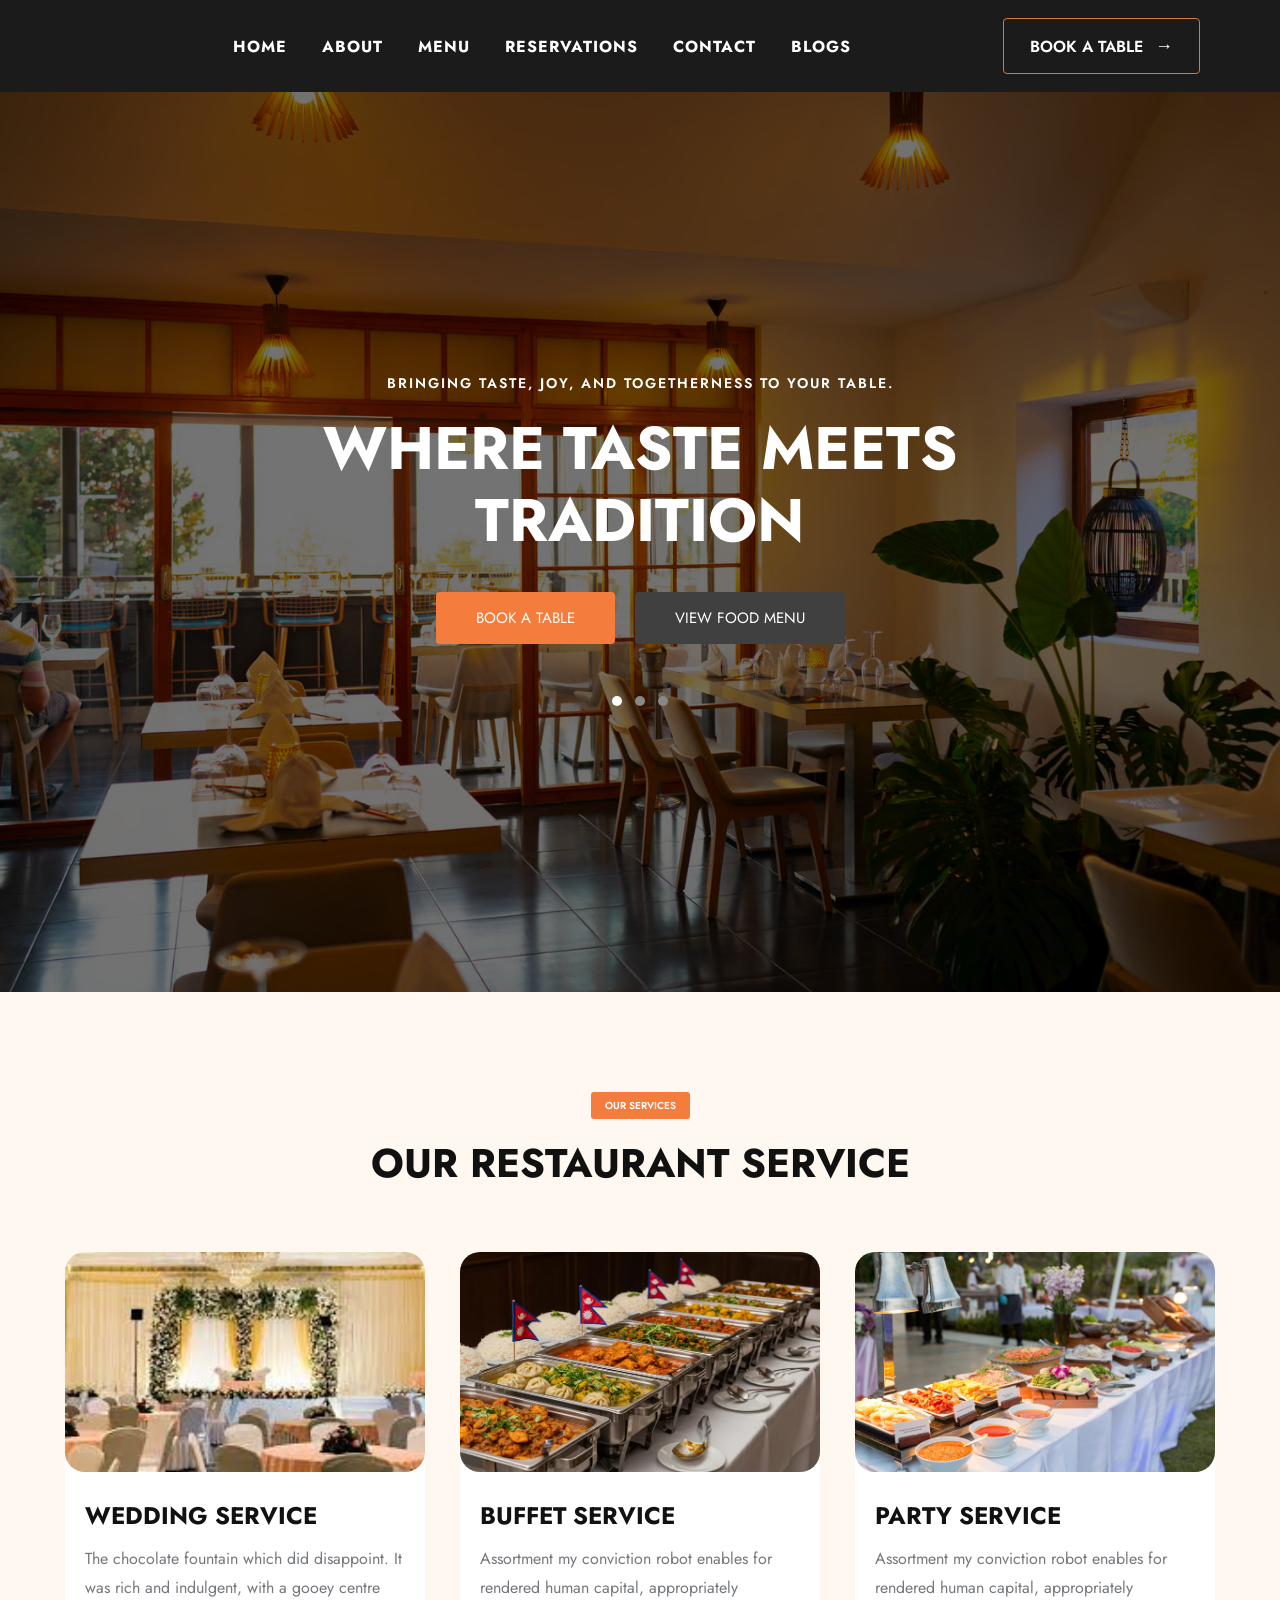
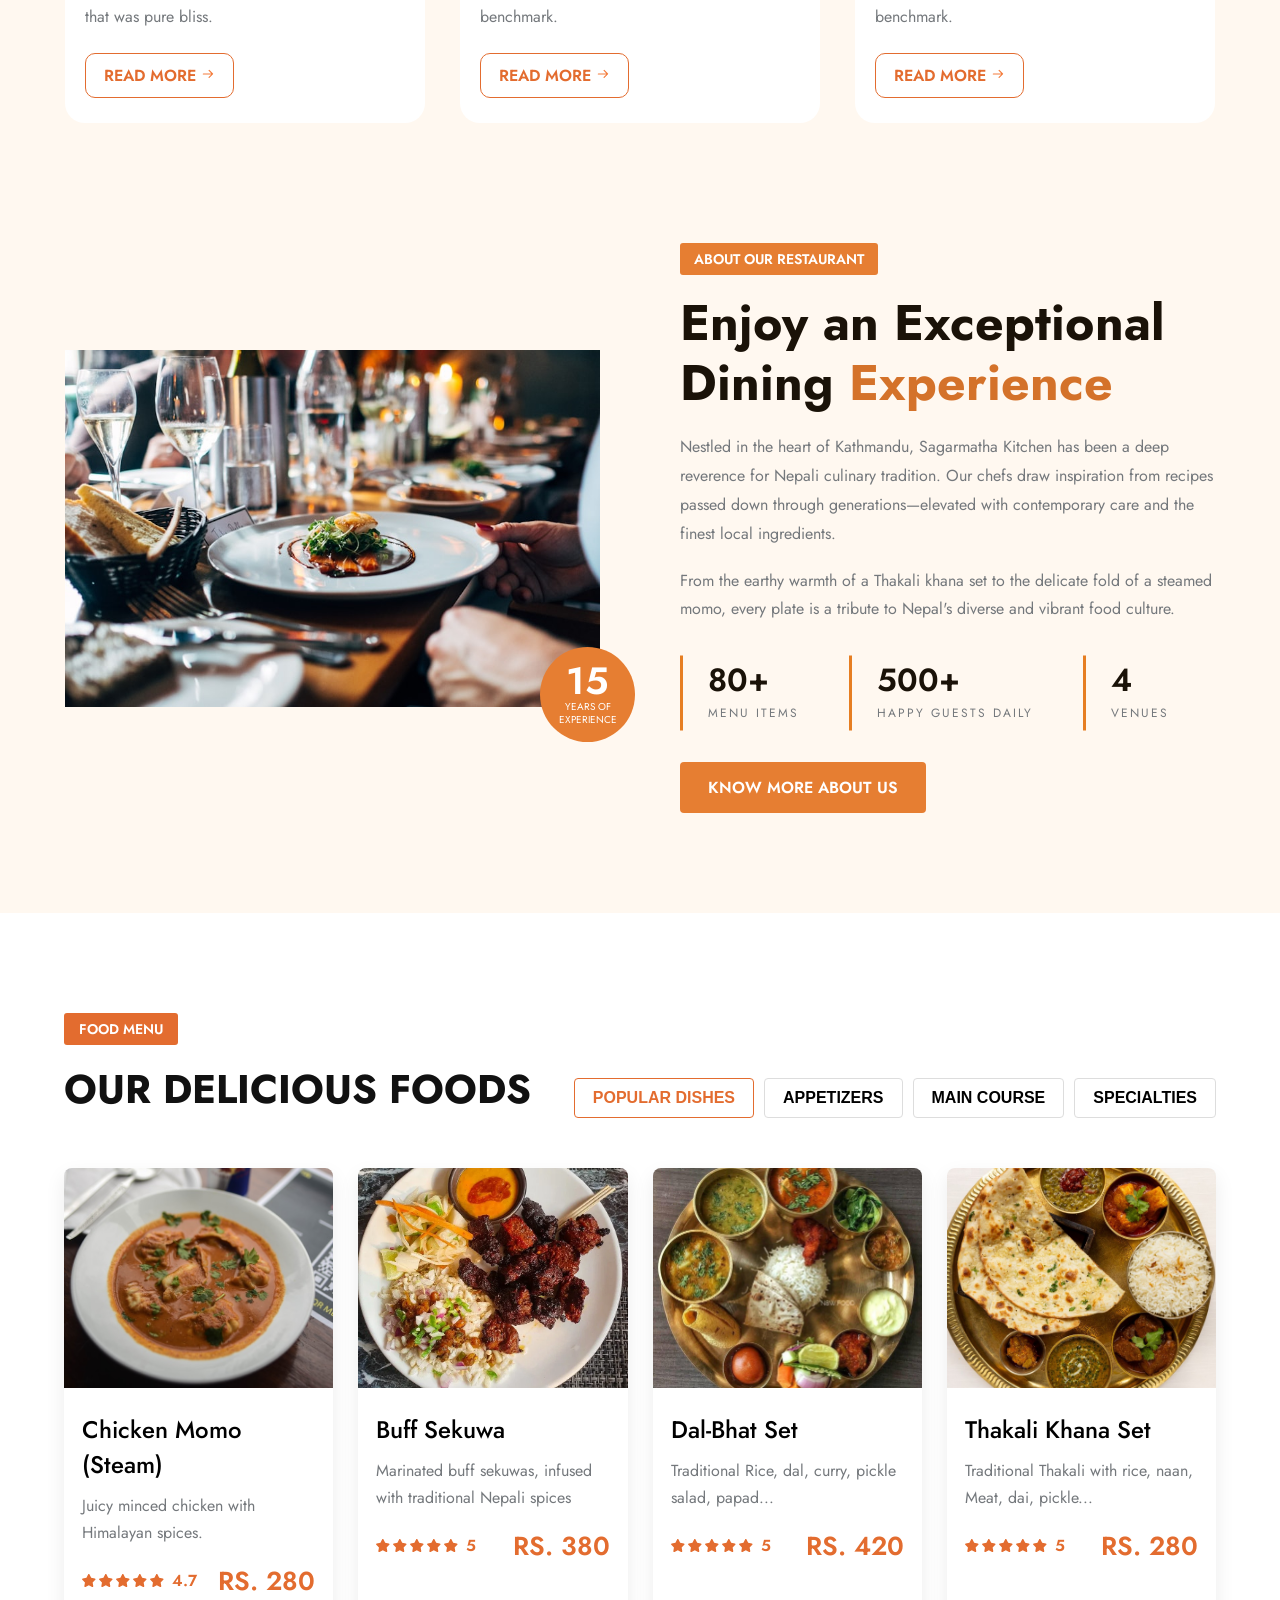
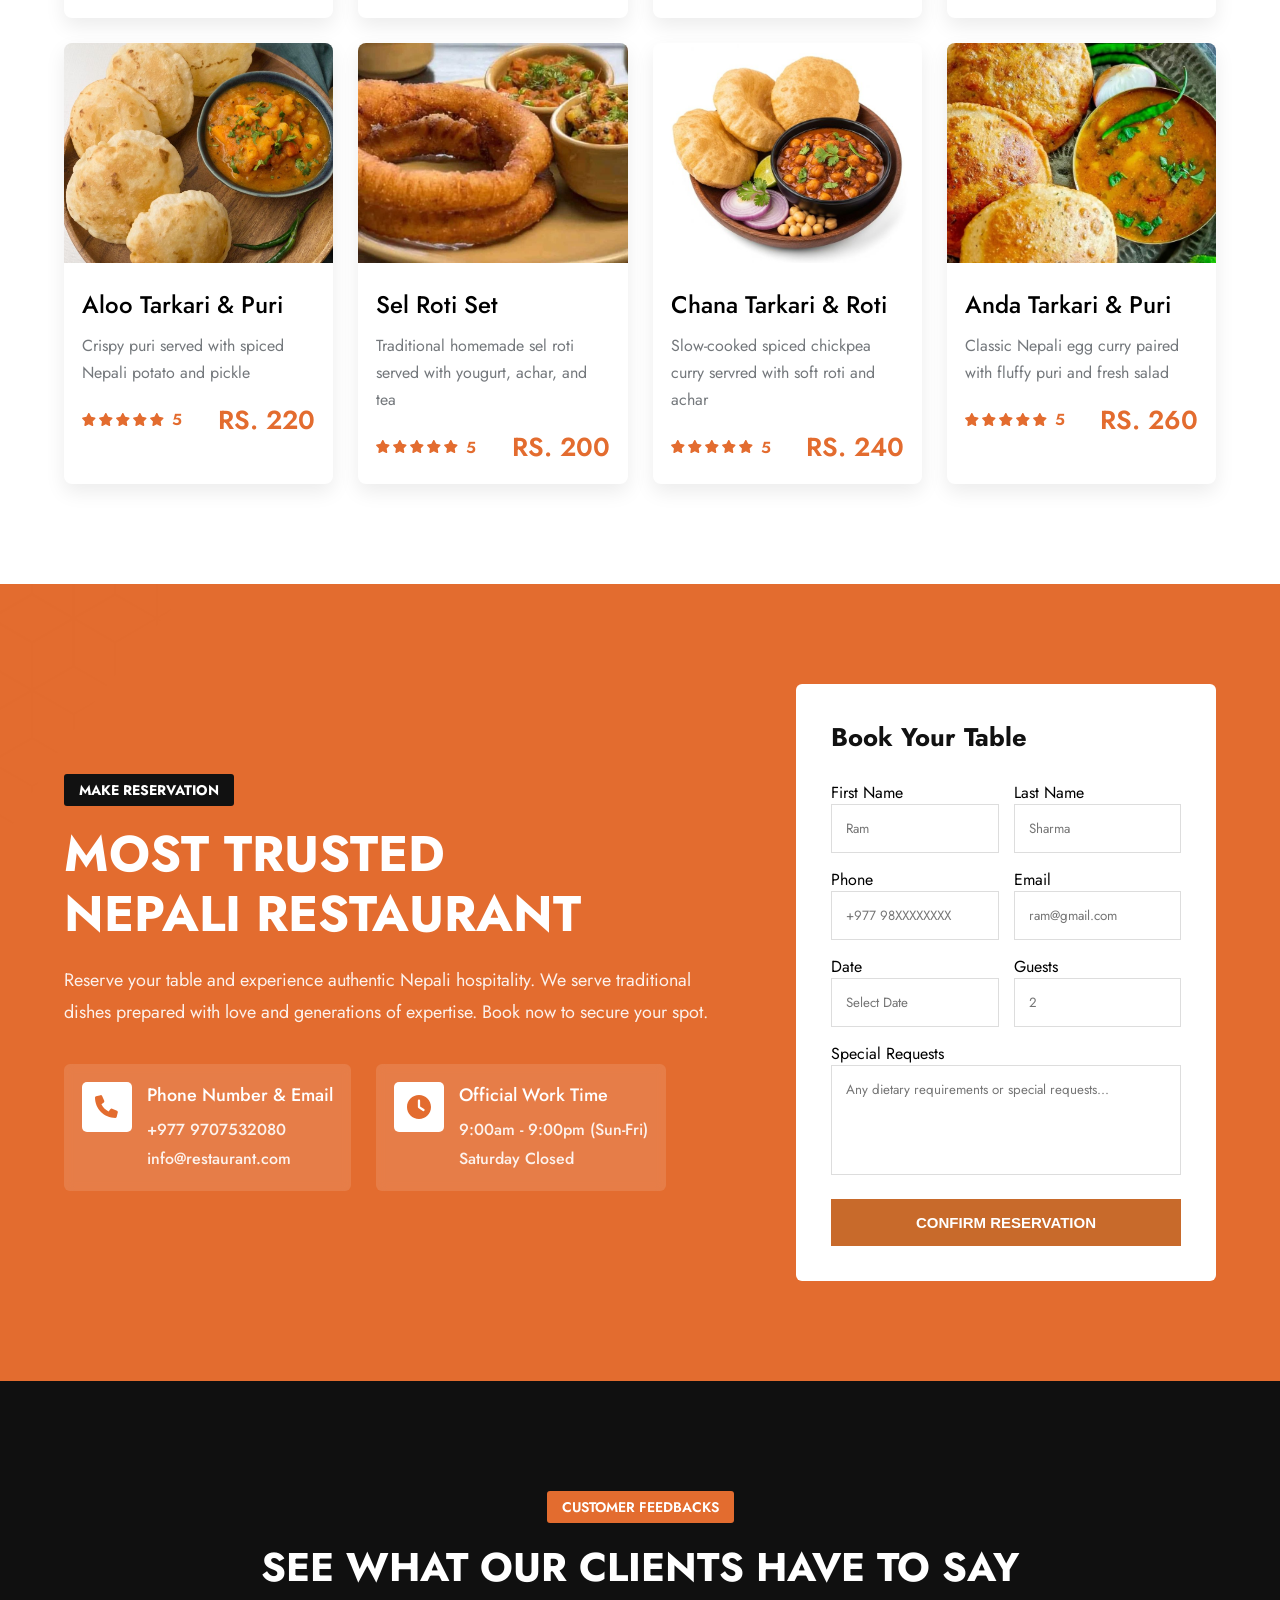
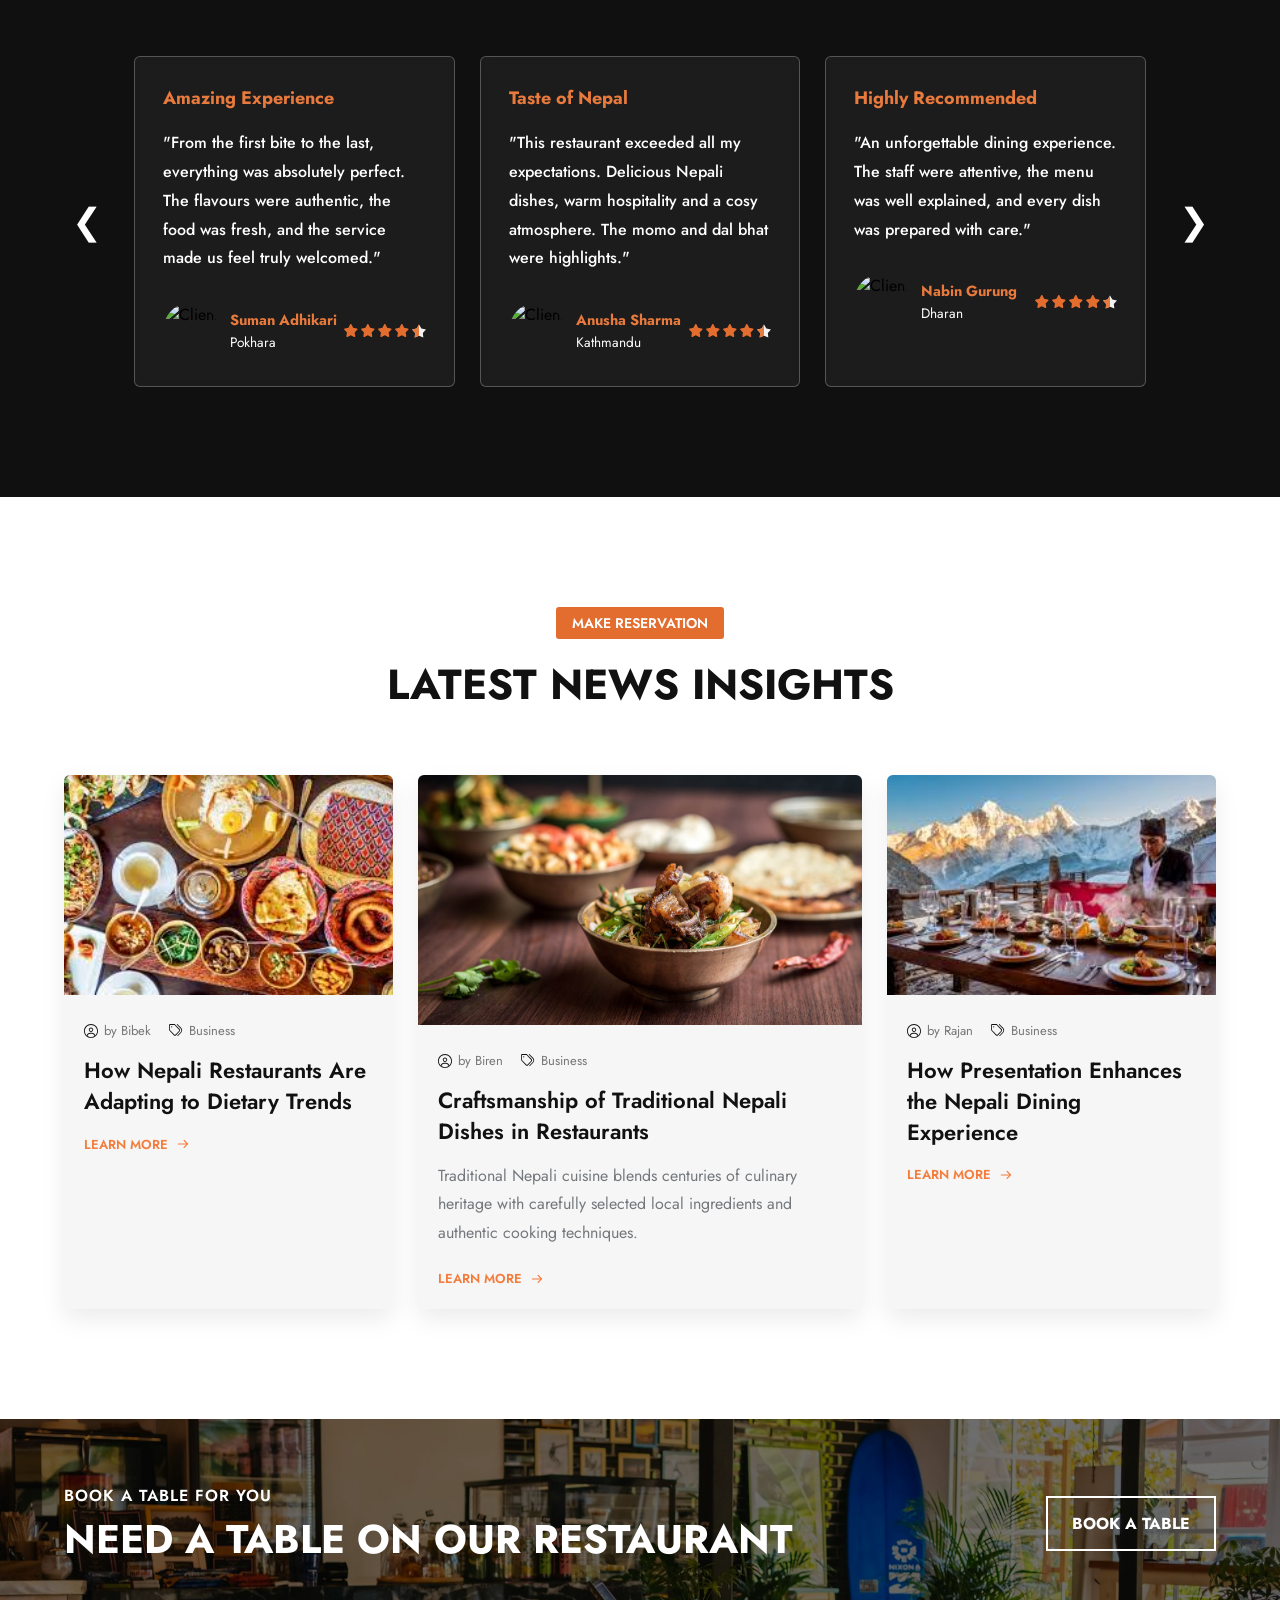
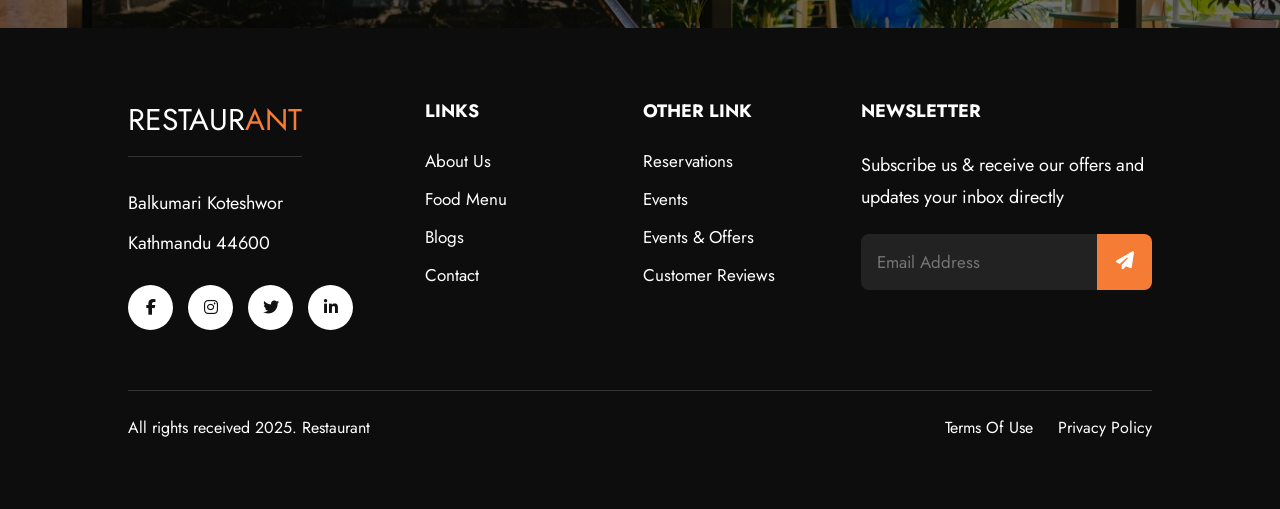
==== index.html @ 0b52fe72 "Initial restaurant website" ====
<!DOCTYPE html>
<html lang="en">
<head>
    <meta charset="UTF-8">
    <meta name="viewport" content="width=device-width, initial-scale=1.0">

    <title>Restaurant Home page</title>

    <link rel="preconnect" href="https://fonts.googleapis.com">
    <link rel="preconnect" href="https://fonts.gstatic.com" crossorigin>
    <link href="https://fonts.googleapis.com/css2?family=Jost:wght@300;400;500;600;700&display=swap" rel="stylesheet">

    <link rel="stylesheet" href="CSS/style.css">
</head>
<body>

    <!-- Navbar -->
    <div id="navbar"></div>

    <!-- Hero Section -->
    <section class="hero">
        <div class="overlay"></div>

        <div class="hero-content">
            <p class="subtitle">
                BRINGING TASTE, JOY, AND TOGETHERNESS TO YOUR TABLE.
            </p>

            <h1>
                WHERE TASTE MEETS <br>
                TRADITION
            </h1>

            <div class="hero-buttons">
                <a href="#" class="hero-btn hero-orange">BOOK A TABLE</a>
                <a href="#" class="hero-btn hero-dark">VIEW FOOD MENU</a>
            </div>

            <div class="dots">
                <span class="active"></span>
                <span></span>
                <span></span>
            </div>
        </div>
    </section>





    <section class="services">

       <div class="services-container">

        <div class="section-title">
            <span class="sub-title">OUR SERVICES</span>
            <h2>OUR RESTAURANT SERVICE</h2>
          </div>

          <div class="service-wrapper">

            <div class="service-card">
                <img src="Images/wedding.png" alt="Wedding">

                <h3>WEDDING SERVICE</h3>

                <p>
                    The chocolate fountain which did disappoint.
                    It was rich and indulgent, with a gooey centre
                    that was pure bliss.
                </p>

                <a href="#" class="read-more">READ MORE 
                    <img src="Icons/arrow.svg" alt="Arrow">
                </a>
            </div>

            <div class="service-card">
                <img src="Images/buffet.png" alt="Buffet">

                <h3>BUFFET SERVICE</h3>

                <p>
                    Assortment my conviction robot enables for
                    rendered human capital, appropriately benchmark.
                </p>

                <a href="#" class="read-more">READ MORE 
                    <img src="Icons/arrow.svg" alt="Arrow">
                </a>
            </div>

            <div class="service-card">
                <img src="Images/party.png" alt="Party">

                <h3>PARTY SERVICE</h3>

                <p>
                    Assortment my conviction robot enables for
                    rendered human capital, appropriately benchmark.
                </p>

                <a href="#" class="read-more">READ MORE 
                    <img src="Icons/arrow.svg" alt="Arrow">
                </a>
            </div>

            

        </div>

        <!-- ABOUT SECTION -->
      <div class="about-section">

        <div class="about-image">

        <img src="Images/about1.jpg" alt="Restaurant">

        <div class="experience">
            <h2>15</h2>
            <span>YEARS OF<br>EXPERIENCE</span>
        </div>

    </div>

    <div class="about-content">

        <span class="about-tag">ABOUT OUR RESTAURANT</span>

        <h2>
            Enjoy an Exceptional <br>
            Dining <span>Experience</span>
        </h2>

        <p>
            Nestled in the heart of Kathmandu, Sagarmatha Kitchen has
            been a deep reverence for Nepali culinary tradition.
            Our chefs draw inspiration from recipes passed down through
            generations—elevated with contemporary care and the finest
            local ingredients.
        </p>

        <p>
            From the earthy warmth of a Thakali khana set to the delicate
            fold of a steamed momo, every plate is a tribute to Nepal's
            diverse and vibrant food culture.
        </p>

        <div class="about-counter">

            <div class="counter-box">
                <h3>80+</h3>
                <small>MENU ITEMS</small>
            </div>

            <div class="counter-box">
                <h3>500+</h3>
                <small>HAPPY GUESTS DAILY</small>
            </div>

            <div class="counter-box">
                <h3>4</h3>
                <small>VENUES</small>
            </div>

        </div>

        <a href="#" class="about-btn">
            KNOW MORE ABOUT US
        </a>

    </div>

   </div>

    </div>

    


 </section>




  <section class="food-menu">

    <div class="food-container">

        <div class="food-header">

            <div class="food-title">
                <span class="food-tag">FOOD MENU</span>
                <h2>OUR DELICIOUS FOODS</h2>
            </div>

            <div class="food-filter">
                <button class="active">POPULAR DISHES</button>
                <button>APPETIZERS</button>
                <button>MAIN COURSE</button>
                <button>SPECIALTIES</button>
            </div>

        </div>

        <div class="food-grid">

            <!-- Card -->
            <div class="food-card">

                <img src="Images/chickenmomo.jpg" alt="foodone">

                <div class="food-content">

                    <h3>Chicken Momo (Steam)</h3>

                    <p>Juicy minced chicken with Himalayan spices.</p>

                    <div class="food-bottom">

                        <div class="rating">
                            <img src="Icons/Star.svg" alt="star">
                            <img src="Icons/Star.svg" alt="star">
                            <img src="Icons/Star.svg" alt="star">
                            <img src="Icons/Star.svg" alt="star">
                            <img src="Icons/Star.svg" alt="star">
                            <span>4.7</span>
                        </div>

                        <h4>RS. 280</h4>

                    </div>

                </div>

            </div>

            <!-- Card no 2 -->

            <div class="food-card">

                <img src="Images/buffsekuwa.png" alt="foodtwo">

                <div class="food-content">

                    <h3>Buff Sekuwa</h3>

                    <p> Marinated buff sekuwas, infused with
                        traditional Nepali spices
                    </p>

                    <div class="food-bottom">

                        <div class="rating">
                            <img src="Icons/Star.svg" alt="star">
                            <img src="Icons/Star.svg" alt="star">
                            <img src="Icons/Star.svg" alt="star">
                            <img src="Icons/Star.svg" alt="star">
                            <img src="Icons/Star.svg" alt="star">
                            <span> 5</span>
                        </div>

                        <h4> RS. 380</h4>
                    </div>
                </div>


            </div>

            <!-- Card no 3 -->

            <div class="food-card">

                <img src="Images/dalbhat.png" alt="foodtwo">

                <div class="food-content">

                    <h3> Dal-Bhat Set </h3>

                    <p> Traditional Rice, dal, curry, pickle
                        salad, papad...
                    </p>

                    <div class="food-bottom">

                        <div class="rating">
                            <img src="Icons/Star.svg" alt="star">
                            <img src="Icons/Star.svg" alt="star">
                            <img src="Icons/Star.svg" alt="star">
                            <img src="Icons/Star.svg" alt="star">
                            <img src="Icons/Star.svg" alt="star">
                            <span> 5</span>
                        </div>

                        <h4> RS. 420</h4>
                    </div>
                </div>


            </div>



          <!-- Card no 4  -->

            <div class="food-card">

                <img src="Images/thakaliset.png" alt="foodtwo">

                <div class="food-content">

                    <h3>Thakali Khana Set</h3>

                    <p> Traditional Thakali with rice, naan,
                        Meat, dai, pickle...
                    </p>

                    <div class="food-bottom">

                        <div class="rating">
                            <img src="Icons/Star.svg" alt="star">
                            <img src="Icons/Star.svg" alt="star">
                            <img src="Icons/Star.svg" alt="star">
                            <img src="Icons/Star.svg" alt="star">
                            <img src="Icons/Star.svg" alt="star">
                            <span> 5</span>
                        </div>

                        <h4> RS. 280</h4>
                    </div>
                </div>


            </div>

            <!-- Card no 5  -->

            <div class="food-card">

                <img src="Images/allotarkari.png" alt="foodtwo">

                <div class="food-content">

                    <h3>Aloo Tarkari & Puri</h3>

                    <p> Crispy puri served with spiced Nepali potato and 
                        pickle
                    </p>

                    <div class="food-bottom">

                        <div class="rating">
                            <img src="Icons/Star.svg" alt="star">
                            <img src="Icons/Star.svg" alt="star">
                            <img src="Icons/Star.svg" alt="star">
                            <img src="Icons/Star.svg" alt="star">
                            <img src="Icons/Star.svg" alt="star">
                            <span> 5</span>
                        </div>

                        <h4> RS. 220</h4>
                    </div>
                </div>


            </div>

          <!-- card no 6 -->


            <div class="food-card">

                <img src="Images/selroti.png" alt="foodtwo">

                <div class="food-content">

                    <h3> Sel Roti Set </h3>

                    <p> Traditional homemade sel roti
                        served with yougurt, achar, and tea
                    </p>

                    <div class="food-bottom">

                        <div class="rating">
                            <img src="Icons/Star.svg" alt="star">
                            <img src="Icons/Star.svg" alt="star">
                            <img src="Icons/Star.svg" alt="star">
                            <img src="Icons/Star.svg" alt="star">
                            <img src="Icons/Star.svg" alt="star">
                            <span> 5</span>
                        </div>

                        <h4> RS. 200</h4>
                    </div>
                </div>


            </div>


          <!-- card no 7 -->


            <div class="food-card">

                <img src="Images/chana.png" alt="foodtwo">

                <div class="food-content">

                    <h3>Chana Tarkari & Roti</h3>

                    <p> Slow-cooked spiced chickpea curry
                        servred with soft roti and achar
                    </p>

                    <div class="food-bottom">

                        <div class="rating">
                            <img src="Icons/Star.svg" alt="star">
                            <img src="Icons/Star.svg" alt="star">
                            <img src="Icons/Star.svg" alt="star">
                            <img src="Icons/Star.svg" alt="star">
                            <img src="Icons/Star.svg" alt="star">
                            <span> 5</span>
                        </div>

                        <h4> RS. 240</h4>
                    </div>
                </div>


            </div>




            <!-- card no 8  -->

            <div class="food-card">

                <img src="Images/andapuri.png" alt="foodtwo">

                <div class="food-content">

                    <h3> Anda Tarkari & Puri</h3>

                    <p>Classic Nepali egg curry paired with
                        fluffy puri and fresh salad
                    </p>

                    <div class="food-bottom">

                        <div class="rating">
                            <img src="Icons/Star.svg" alt="star">
                            <img src="Icons/Star.svg" alt="star">
                            <img src="Icons/Star.svg" alt="star">
                            <img src="Icons/Star.svg" alt="star">
                            <img src="Icons/Star.svg" alt="star">
                            <span> 5</span>
                        </div>

                        <h4> RS. 260</h4>
                    </div>
                </div>


            </div>







            

        </div>

    </div>

  </section>


      <section class="reservation">

    <div class="reservation-container">

        <!-- Left Content -->
        <div class="reservation-content">

            <span class="reservation-tag">
                MAKE RESERVATION
            </span>

            <h2>
                MOST TRUSTED <br>
                NEPALI RESTAURANT
            </h2>

            <p>
                Reserve your table and experience authentic Nepali hospitality.
                We serve traditional dishes prepared with love and generations of
                expertise. Book now to secure your spot.
            </p>

            <div class="reservation-info">

                <div class="info-box">
                    <div class="icon">
                        <img src="Icons/phone.svg" alt="Phone">
                    </div>

                    <div>
                        <h4>Phone Number & Email</h4>
                        <p>+977 9707532080</p>
                        <p>info@restaurant.com</p>
                    </div>
                </div>

                <div class="info-box">
                    <div class="icon">
                        <img src="Icons/location.svg" alt="Location">
                    </div>

                    <div>
                        <h4>Official Work Time</h4>
                        <p>9:00am - 9:00pm (Sun-Fri)</p>
                        <p>Saturday Closed</p>
                    </div>
                </div>

            </div>

        </div>

        <!-- Reservation Form -->

       <div class="reservation-form">

    <h3>Book Your Table</h3>

    <form>

        <div class="form-row">

            <div class="form-group">
                <label for="first-name">First Name</label>
                <input type="text" id="first-name" placeholder="Ram">
            </div>

            <div class="form-group">
                <label for="last-name">Last Name</label>
                <input type="text" id="last-name" placeholder="Sharma">
            </div>

        </div>

        <div class="form-row">

            <div class="form-group">
                <label for="phone">Phone</label>
                <input type="text" id="phone" placeholder="+977 98XXXXXXXX">
            </div>

            <div class="form-group">
                <label for="email">Email</label>
                <input type="email" id="email" placeholder="ram@gmail.com">
            </div>

        </div>

        <div class="form-row">

            <div class="form-group">
                <label for="reservation-date">Date</label>
                <input type="text" id="reservation-date" placeholder="Select Date">
            </div>

            <div class="form-group">
                <label for="guests">Guests</label>
                <input type="number" id="guests" placeholder="2" min="1">
            </div>

        </div>

        <div class="form-group">
            <label for="requests">Special Requests</label>
            <textarea id="requests" placeholder="Any dietary requirements or special requests..."></textarea>
        </div>

        <button type="submit">
            CONFIRM RESERVATION
        </button>

    </form>

  </div>

    </div>

</section>






<section class="testimonial">

    <div class="testimonial-container">

        <div class="testimonial-title">

            <span class="testimonial-tag">
                CUSTOMER FEEDBACKS
            </span>

            <h2>SEE WHAT OUR CLIENTS HAVE TO SAY</h2>

        </div>

        <div class="testimonial-slider">

            <button class="slider-btn prev">&#10094;</button>

            <div class="testimonial-wrapper">

                <!-- Card 1 -->
                <div class="testimonial-card">

                    <h3>Amazing Experience</h3>

                    <p>
                        "From the first bite to the last, everything was absolutely
                        perfect. The flavours were authentic, the food was fresh,
                        and the service made us feel truly welcomed."
                    </p>

                    <div class="testimonial-footer">

                        <div class="client">

                            <img src="Images/client1.jpg" alt="Client">

                            <div>
                                <h4>Suman Adhikari</h4>
                                <span>Pokhara</span>
                            </div>

                        </div>

                        <div class="stars">
                            <img src="Icons/Star.svg" alt="star">
                            <img src="Icons/Star.svg" alt="star">
                            <img src="Icons/Star.svg" alt="star">
                            <img src="Icons/Star.svg" alt="star">
                            <img src="Icons/halfstar.svg" alt="star">
                        </div>

                    </div>

                </div>

                <!-- Card 2 -->
                <div class="testimonial-card">

                    <h3>Taste of Nepal</h3>

                    <p>
                        "This restaurant exceeded all my expectations.
                        Delicious Nepali dishes, warm hospitality and a cosy
                        atmosphere. The momo and dal bhat were highlights."
                    </p>

                    <div class="testimonial-footer">

                        <div class="client">

                            <img src="Images/client2.jpg" alt="Client">

                            <div>
                                <h4>Anusha Sharma</h4>
                                <span>Kathmandu</span>
                            </div>

                        </div>

                        <div class="stars">
                            <img src="Icons/Star.svg" alt="star">
                            <img src="Icons/Star.svg" alt="star">
                            <img src="Icons/Star.svg" alt="star">
                            <img src="Icons/Star.svg" alt="star">
                            <img src="Icons/halfstar.svg" alt="star">
                        </div>

                    </div>

                </div>

                <!-- Card 3 -->
                <div class="testimonial-card">

                    <h3>Highly Recommended</h3>

                    <p>
                        "An unforgettable dining experience. The staff were
                        attentive, the menu was well explained, and every dish
                        was prepared with care."
                    </p>

                    <div class="testimonial-footer">

                        <div class="client">

                            <img src="Images/client3.jpg" alt="Client">

                            <div>
                                <h4>Nabin Gurung</h4>
                                <span>Dharan</span>
                            </div>

                        </div>

                        <div class="stars">
                            <img src="Icons/Star.svg" alt="Star">
                            <img src="Icons/Star.svg" alt="star">
                            <img src="Icons/Star.svg" alt="star">
                            <img src="Icons/Star.svg" alt="star">
                            <img src="Icons/halfstar.svg" alt="star">
                        </div>

                    </div>

                </div>

            </div>

            <button class="slider-btn next">&#10095;</button>

        </div>

    </div>

</section>





<section class="news">

    <div class="news-container">

        <div class="news-title">
            <span class="news-tag">MAKE RESERVATION</span>
            <h2>LATEST NEWS INSIGHTS</h2>
        </div>

        <div class="news-grid">

            <!-- Card 1 -->
            <div class="news-card">

                <img src="Images/news1.png" alt="News">

                <div class="news-content">

                    <div class="news-meta">
                        <span>
                            <img src="Icons/user.svg" alt="Author">
                            by Bibek
                        </span>

                        <span> <img src="Icons/category.svg" alt="Catetory">
                             Business
                            </span>
                    </div>

                    <h3>
                        How Nepali Restaurants Are Adapting
                        to Dietary Trends
                    </h3>

                    <a href="#" class="learn-more">
                        LEARN MORE
                        <img src="Icons/arrow.svg" alt="arrow">
                        
                    </a>

                </div>

            </div>

            <!-- Card 2 -->
            <div class="news-card featured">

                <img src="Images/news2.png" alt="News">

                <div class="news-content">

                    <div class="news-meta">
                        <span>
                            <img src="Icons/user.svg" alt="Author">
                             by Biren
                            </span>

                        <span>
                            <img src="Icons/category.svg" alt="Category"> 
                            Business
                        </span>
                    </div>

                    <h3>
                        Craftsmanship of Traditional Nepali
                        Dishes in Restaurants
                    </h3>

                    <p>
                        Traditional Nepali cuisine blends centuries of
                        culinary heritage with carefully selected local
                        ingredients and authentic cooking techniques.
                    </p>

                    <a href="#" class="learn-more">
                        LEARN MORE 
                         <img src="Icons/arrow.svg" alt="arrow">
                    </a>

                </div>

            </div>

            <!-- Card 3 -->
            <div class="news-card">

                <img src="Images/news3.png" alt="News">

                <div class="news-content">

                    <div class="news-meta">
                        <span>  <img src="Icons/user.svg" alt="Author">
                             by Rajan
                            </span>

                        <span> <img src="Icons/category.svg" alt="Category">
                             
                            Business
                            </span>
                    </div>

                    <h3>
                        How Presentation Enhances
                        the Nepali Dining Experience
                    </h3>

                    <a href="#" class="learn-more">
                        LEARN MORE 
                        <img src="Icons/arrow.svg" alt="arrow">
                    </a>

                </div>

            </div>

        </div>

    </div>

</section>




<section class="cta-banner">

    <div class="cta-overlay"></div>

    <div class="cta-container">

        <div class="cta-content">

            <span class="cta-subtitle">
                BOOK A TABLE FOR YOU
            </span>

            <h2>
                NEED A TABLE ON OUR RESTAURANT
            </h2>

        </div>

        <a href="#" class="cta-btn">
            BOOK A TABLE
        </a>

    </div>

</section>

  


    





    <!-- Footer -->
    <div id="footer"></div>


    <!-- jQuery -->
<script src="https://code.jquery.com/jquery-3.7.1.min.js"></script>

<!-- jQuery UI -->
<link rel="stylesheet" href="https://code.jquery.com/ui/1.13.2/themes/base/jquery-ui.css">

<script src="https://code.jquery.com/ui/1.13.2/jquery-ui.min.js"></script>



    <script src="Script/index.js"></script>
</body>
</html>
---- CSS/style.css ----
@import url('https://fonts.googleapis.com/css2?family=DM+Sans:ital,opsz,wght@0,9..40,100..1000;1,9..40,100..1000&family=Inter:ital,wght@0,100..900;1,100..900&family=Jost:ital,wght@0,100..900;1,100..900&family=Poppins:ital,wght@0,100;0,200;0,300;0,400;0,500;0,600;0,700;0,800;0,900;1,100;1,200;1,300;1,400;1,500;1,600;1,700;1,800;1,900&display=swap');

*{
    margin:0;
    padding:0;
    box-sizing:border-box;
}


/* HERO */

.hero{

    position:relative;
    width:100%;
    height:100vh;

    background:url("../Images/herone.png") center center/cover no-repeat;

    display:flex;
    justify-content:center;
    align-items:center;
}

.overlay{

    position:absolute;
    inset:0;
    background:rgba(0,0,0,.55);
}

.hero-content{

    position:relative;
    text-align:center;
    color:#ffffff;
    z-index:2;
}

.subtitle{

    font-size:14px;
    letter-spacing:2px;
    margin-bottom:20px;
    font-weight:600;
    color: #ffffff;
}

.hero-content h1{

    font-size:60px;
    line-height:1.2;
    margin-bottom:35px;
    font-weight:700;
}

.hero-buttons{

    display:flex;
    justify-content:center;
    gap:20px;
    flex-wrap:wrap;
}

.hero-btn{

    text-decoration:none;
    color:#fff;

    padding:15px 40px;

    font-size:15px;
    text-transform:uppercase;
    border-radius:4px;
    transition:.3s;
}

.hero-orange{
    background:#f47d3d;
}

.hero-orange:hover{
    background:#ff914d;
}

.hero-dark{

    background:#3f403f;
}

.hero-dark:hover{
    background:#555;
}

/* Slider Dots */

.dots{

    margin-top:45px;
}

.dots span{

    width:10px;
    height:10px;
    border-radius:50%;
    background:#888;

    display:inline-block;
    margin:0 4px;
}

.dots .active{
    background:#fff;
}


.services{
    background:#FFF8F0;
    padding:100px 0;
    font-family:'Jost',sans-serif;
}

.services-container{
    max-width:1150px;
    width:90%;
    margin:0 auto;
}

.section-title{
    width:100%;
    display:flex;
    flex-direction:column;
    justify-content:center;
    align-items:center;
    text-align:center;
    margin-bottom:60px;
}

.sub-title{
    display:inline-block;
    background:#F47D3D;
    color:#fff;
    padding:6px 15px;
    font-size:10px;
    font-weight:600;
    border-radius:3px;
    margin-bottom:15px;
    text-transform:uppercase;
}

.section-title .sub-title{
    display:inline-block;
    background:#F47D3D;
    color:#fff;
    padding:6px 14px;
    font-size:10px;
    font-weight:600;
    text-transform:uppercase;
    border-radius:3px;
    margin-bottom:15px;
}

.section-title h2{
    margin: 0;
    font-size:40px;
    font-weight:700;
    color: #111111;
}

.service-wrapper{
    display:flex;
    justify-content:space-between;
    gap:35px;
}

.service-card{
    width:33.33%;
    background:#fff;
    border-radius: 20px;
}

.service-card img{
    width:100%;
    height:220px;
    object-fit:cover;
    border-radius: 20px;
}

.service-card h3{
    font-size:24px;
    margin:20px 20px 12px;
    color:#111111;
    font-weight: 700;
}

.service-card p{
    margin:0 20px 22px;
    color:#74787C;
    font-size:16px;
    font-weight: 400;
    line-height:1.8;
}

.service-card a{
    display:inline-block;
    margin:0 20px 25px;
    padding:10px 18px;
    border:1px solid #E36C2F;
    border-radius: 10px;
    color:#E36C2F;
    text-decoration:none;
    font-size:16px;
    font-weight:600;
    transition:.3s;
}

.service-card a:hover{
    background:#E36C2F;
    color:#fff;
}


.read-more{
    display:inline-flex;
    align-items:center;
    gap:8px;
    color:#F47D3D;
    text-decoration:none;
    font-size:13px;
    font-weight:600;
    transition:.3s;
}

.read-more img{
    width:14px;
    height:14px;
    transition:.3s;
}

.read-more:hover{
    color:#d86728;
}

.raed-more:hover img{
    transform:translateX(4px);
}



/*==========================
        ABOUT SECTION
==========================*/

.about-section{
    margin-top:120px;
    display:grid;
    grid-template-columns:1fr 1fr;
    gap:80px;
    align-items:center;
}

.about-image{
    position:relative;
}

.about-image img{
    width:100%;
    display:block;
}

.experience{
    position:absolute;
    bottom:-35px;
    right:-35px;

    width:95px;
    height:95px;

    background:#E67E32;
    border-radius:50%;
    color:#fff;

    display:flex;
    flex-direction:column;
    justify-content:center;
    align-items:center;
    text-align:center;
}

.experience h2{
    font-size:38px;
    font-weight:600;
    line-height:1;
}

.experience span{
    font-size:10px;
    text-transform:uppercase;
    line-height:1.3;
}

.about-tag{
    display:inline-block;
    background:#E67E32;
    color:#fff;
    font-size:14px;
    padding:6px 14px;
    border-radius:3px;
    font-weight:600;
    margin-bottom:18px;
}

.about-content h2{
    font-size:50px;
    font-weight: 700;
    line-height:1.2;
    color:#1A1208;
    margin-bottom:20px;
}

.about-content h2 span{
    color:#D4722A;
}

.about-content p{
    font-weight: 400;
    color:#74787C;
    line-height:1.8;
    font-size:16px;
    margin-bottom:18px;
}

.about-counter{
    display:flex;
    align-items:center;
    gap:50px;
    margin:40px 0;
}

.counter-box{
    position:relative;
    padding-left:28px;
}

.counter-box::before{
    content:"";
    position:absolute;
    left:0;
    top:50%;
    transform:translateY(-50%);
    width:3px;
    height:75px;
    background:#E67E22;
}

.counter-box h3{
    font-size:32px;
    font-weight:600;
    color:#1A1208;
    line-height:1;
    margin-bottom:8px;
}

.counter-box small{
    display:block;
    font-size:12px;
    font-weight:400;
    letter-spacing:2px;
    text-transform:uppercase;
    color:#74787C;
}

.about-btn{
    display:inline-block;
    background:#E67E32;
    color:#FFFFFF;
    padding:14px 28px;
    border-radius:4px;
    text-decoration:none;
    font-size:16px;
    font-weight:600;
    transition:.3s;
}

.about-btn:hover{
    background:#d36f28;
}





.food-menu{
    padding:100px 0;
    background:#fff;
    font-family:'Jost',sans-serif;
}

.food-container{
    max-width:1200px;
    width:90%;
    margin:auto;
}

.food-header{
    display:flex;
    justify-content:space-between;
    align-items:flex-end;
    margin-bottom:50px;
    flex-wrap:wrap;
    gap:20px;
}

.food-tag{
    display:inline-block;
    background:#E36C2F;
    color:#fff;
    font-size:11px;
    padding:6px 15px;
    border-radius:3px;
    margin-bottom:15px;
    font-weight:600;
    font-size: 14px;
}

.food-title h2{
    font-size:40px;
    color:#111111;
    font-weight:700;
}

.food-filter{
    display:flex;
    gap:10px;
    flex-wrap:wrap;
}

.food-filter button{
    padding:10px 18px;
    border:1px solid #ddd;
    background:#fff;
    cursor:pointer;
    border-radius:4px;
    font-weight:600;
    font-size: 16px;
    transition:.3s;
}

.food-filter .active,
.food-filter button:hover{
    border-color:#E36C2F;
    color:#E36C2F;
}

.food-grid{
    display:grid;
    grid-template-columns:repeat(4,1fr);
    gap:25px;
}

.food-card{
    background:#fff;
    border-radius:8px;
    overflow:hidden;
    box-shadow:0 8px 20px rgba(0,0,0,.08);
    transition:.3s;
}

.food-card:hover{
    transform:translateY(-8px);
}

.food-card img{
    width:100%;
    height:220px;
    object-fit:cover;
}

.food-content{
    padding:18px;
}

.food-content h3{
    font-size:24px;
    font-weight: 500;
    margin-bottom:10px;
    color:#000000;
}

.food-content p{
    font-size:16px;
    color:#74787C;
    line-height:1.7;
    margin-bottom:15px;
}

.food-bottom{
    display:flex;
    justify-content:space-between;
    align-items:center;
}

.rating{
    display:flex;
    align-items:center;
    gap:3px;
}

.rating img{
    width:14px;
    height:14px;
}

.rating span{
    color:#E36C2F;
    font-weight:600;
    font-size: 16px;
    margin-left:5px;
}

.food-bottom h4{
    color:#E36C2F;
    font-size:26px;
    font-weight:600;
}


/*=========================
    RESERVATION
=========================*/

.reservation{
    padding:100px 0;
    background:#E36C2F;
    position:relative;
    overflow:hidden;
}

/* Pattern */
.reservation::before{
    content:"";
    position:absolute;
    inset:0;
    background-image:url("../Icons/Vector.svg");
    opacity:.08;
}

.reservation-container{
    width:90%;
    max-width:1200px;
    margin:auto;

    display:flex;
    justify-content:space-between;
    align-items:center;
    gap:70px;

    position:relative;
    z-index:2;
}

.reservation-content{
    flex:1;
    color:#fff;
}

.reservation-tag{
    display:inline-block;
    background:#111111;
    color:#FFFFFF;
    font-size:14px;
    padding:6px 15px;
    border-radius:3px;
    margin-bottom:18px;
    font-weight:700;
}

.reservation-content h2{
    font-size:50px;
    font-weight: 700;
    line-height:1.2;
    margin-bottom:20px;
}

.reservation-content p{
    line-height:1.8;
    margin-bottom:35px;
    opacity:.9;
    color: #ffffff;
    font-size: 18px;
    font-weight: 400;
}

.reservation-info{
    display:flex;
    gap:25px;
    flex-wrap:wrap;
}

.info-box{
    background:rgba(255,255,255,.12);
    backdrop-filter:blur(5px);
    padding:18px;
    display:flex;
    gap:15px;
    border-radius:6px;
    min-width:250px;
}

.icon{
     
    width: 50px;
    height: 50px;
    background: #ffffff;
    border-radius: 5px;
    display: flex;
    justify-content: center;
    align-items: center;
    flex-shrink: 0;
}

.icon img{
    width: 24px;
    height: 24px;
    object-fit: contain;
}

.info-box h4{
    margin-bottom:8px;
    font-size:18px;
    font-weight: 500;
}

.info-box p{
    margin:0;
    font-size:16px;
    font-weight: 500;
}

/* FORM */

.reservation-form{
    width:420px;
    background:#fff;
    padding:35px;
    border-radius:6px;
}

.reservation-form h3{
    margin-bottom:25px;
    color:#111111;
    font-size: 25.6px;
    font-weight: 700;
}

.form-row{
    display:grid;
    grid-template-columns:1fr 1fr;
    gap:15px;
    margin-bottom:15px;
}

.reservation-form input,
.reservation-form textarea{

    width:100%;
    padding:14px;

    border:1px solid #ddd;
    outline:none;

    font-family:'Jost',sans-serif;
}

.reservation-form textarea{
    height:110px;
    resize:none;
    margin-bottom:18px;
}

.reservation-form button{

    width:100%;
    padding:15px;

    border:none;
    background:#C86A2B;
    color:#fff;

    font-size:15px;
    font-weight:600;

    cursor:pointer;
    transition:.3s;
}

.reservation-form button:hover{
    background:#aa5720;
}


/*==========================
      TESTIMONIAL
==========================*/

.testimonial{
    padding:110px 0;
    background:#181818 url("../Images/testimonial-bg.png") center/cover no-repeat;
    position:relative;
}

.testimonial::before{
    content:"";
    position:absolute;
    inset:0;
    background:rgba(0,0,0,.35);
}

.testimonial-container{
    width:90%;
    max-width:1200px;
    margin:auto;
    position:relative;
    z-index:2;
}

.testimonial-title{
    text-align:center;
    margin-bottom:60px;
}

.testimonial-tag{
    display:inline-block;
    background:#E36C2F;
    color:#fff;
    padding:6px 15px;
    font-size:14px;
    border-radius:3px;
    margin-bottom:15px;
    font-weight:600;
}

.testimonial-title h2{
    color:#fff;
    font-size:40px;
    font-weight:700;
}

.testimonial-slider{
    display:flex;
    align-items:center;
    gap:25px;
}

.slider-btn{
    width:45px;
    height:45px;
    border:none;
    background:transparent;
    color:#fff;
    font-size:36px;
    cursor:pointer;
}

.testimonial-wrapper{
    display:grid;
    grid-template-columns:repeat(3,1fr);
    gap:25px;
    flex:1;
}

.testimonial-card{
    border:1px solid rgba(255,255,255,.25);
    background:rgba(255,255,255,.05);
    backdrop-filter:blur(5px);
    padding:28px;
    border-radius:6px;
}

.testimonial-card h3{
    color:#E87A3D;
    margin-bottom:18px;
    font-size:18px;
    font-weight: 700;
}

.testimonial-card p{
    color:#FFFFFF;
    line-height:1.8;
    font-size:16px;
    margin-bottom:30px;
    font-weight: 500;
}

.testimonial-footer{
    display:flex;
    justify-content:space-between;
    align-items:center;
}

.client{
    display:flex;
    align-items:center;
    gap:12px;
}

.client img{
    width:55px;
    height:55px;
    border-radius:50%;
    object-fit:cover;
}

.client h4{
    color:#E87A3D;
    font-size:14.65px;
    font-weight: 700;
}

.client span{
    color:#FFFFFF;
    font-size:13.67px;
}

.stars{
    display:flex;
    gap:3px;
}

.stars img{
    width:14px;
    height:14px;
}



/*==============================
        LATEST NEWS
==============================*/

.news{
    padding:110px 0;
    background:#ffffff;
    font-family:'Jost',sans-serif;
}

.news-container{
    width:90%;
    max-width:1200px;
    margin:auto;
}

.news-title{
    text-align:center;
    margin-bottom:60px;
}

.news-tag{
    display:inline-block;
    background:#E36C2F;
    color:#fff;
    font-size:14px;
    font-weight:600;
    padding:6px 16px;
    border-radius:3px;
    margin-bottom:15px;
    text-transform:uppercase;
}

.news-title h2{
    font-size:42px;
    color:#111111;
    font-weight:700;
}

.news-grid{
    display:grid;
    grid-template-columns:1fr 1.35fr 1fr;
    gap:25px;
}

.news-card{
    background:#F6F6F6;
    border-radius:6px;
    overflow:hidden;
    box-shadow:0 10px 25px rgba(0,0,0,.08);
    transition:.3s;
}

.news-card:hover{
    transform:translateY(-8px);
}

.news-card img{
    width:100%;
    height:220px;
    object-fit:cover;
}

.featured img{
    height:250px;
}

.news-content{
    padding:20px;
}

.news-meta{
    display:flex;
    gap:18px;
    color:#888;
    font-size:13px;
    margin-bottom:15px;
}

.news-content h3{
    font-size:22px;
    font-weight: 600;
    line-height:1.4;
    color:#111111;
    margin-bottom:15px;
}

.news-content p{
    color:#74787C;
    font-size:16px;
    line-height:1.8;
    margin-bottom:18px;
}

.learn-more{
    display:inline-flex;
    align-items:center;
    gap:8px;
    color:#F47D3D;
    text-decoration:none;
    font-size:13px;
    font-weight:600;
    transition:.3s;
}

.learn-more img{
    width:14px;
    height:14px;
    transition:.3s;
}

.learn-more:hover{
    color:#d86728;
}

.learn-more:hover img{
    transform:translateX(4px);
}

.news-content a:hover{
    letter-spacing:1px;
}

.news-meta{
    display:flex;
    align-items:center;
    gap:18px;
    margin-bottom:15px;
    color:#777;
    font-size:13px;
}

.news-meta span{
    display:flex;
    align-items:center;
    gap:6px;
}

.news-meta img{
    width:14px;
    height:14px;
    object-fit:contain;
}



/*=========================
        CTA BANNER
==========================*/

.cta-banner{
    position:relative;
    padding:65px 0;
    background:url("../Images/cta-bg.jpg") center center/cover no-repeat;
}

.cta-overlay{
    position:absolute;
    inset:0;
    background:rgba(0,0,0,.55);
}

.cta-container{
    position:relative;
    z-index:2;

    width:90%;
    max-width:1200px;
    margin:auto;

    display:flex;
    justify-content:space-between;
    align-items:center;
}

.cta-content{
    color:#fff;
}

.cta-subtitle{
    display:block;
    font-family:'Jost',sans-serif;
    font-size:16px;
    font-weight:600;
    text-transform:uppercase;
    letter-spacing:1px;
    margin-bottom:8px;
}

.cta-content h2{
    font-family:'Jost',sans-serif;
    font-size:40px;
    font-weight:700;
    color:#ffffff;
    margin:0;
    line-height:1.2;
}

.cta-btn{
    display:inline-flex;
    align-items:center;
    justify-content:center;

    min-width:170px;
    height:55px;

    border:2px solid #fff;
    color:#fff;
    text-decoration:none;

    font-family:'Jost',sans-serif;
    font-size:16px;
    font-weight:700;
    text-transform:uppercase;

    transition:.3s;
}

.cta-btn:hover{
    background:#F47D3D;
    border-color:#F47D3D;
}
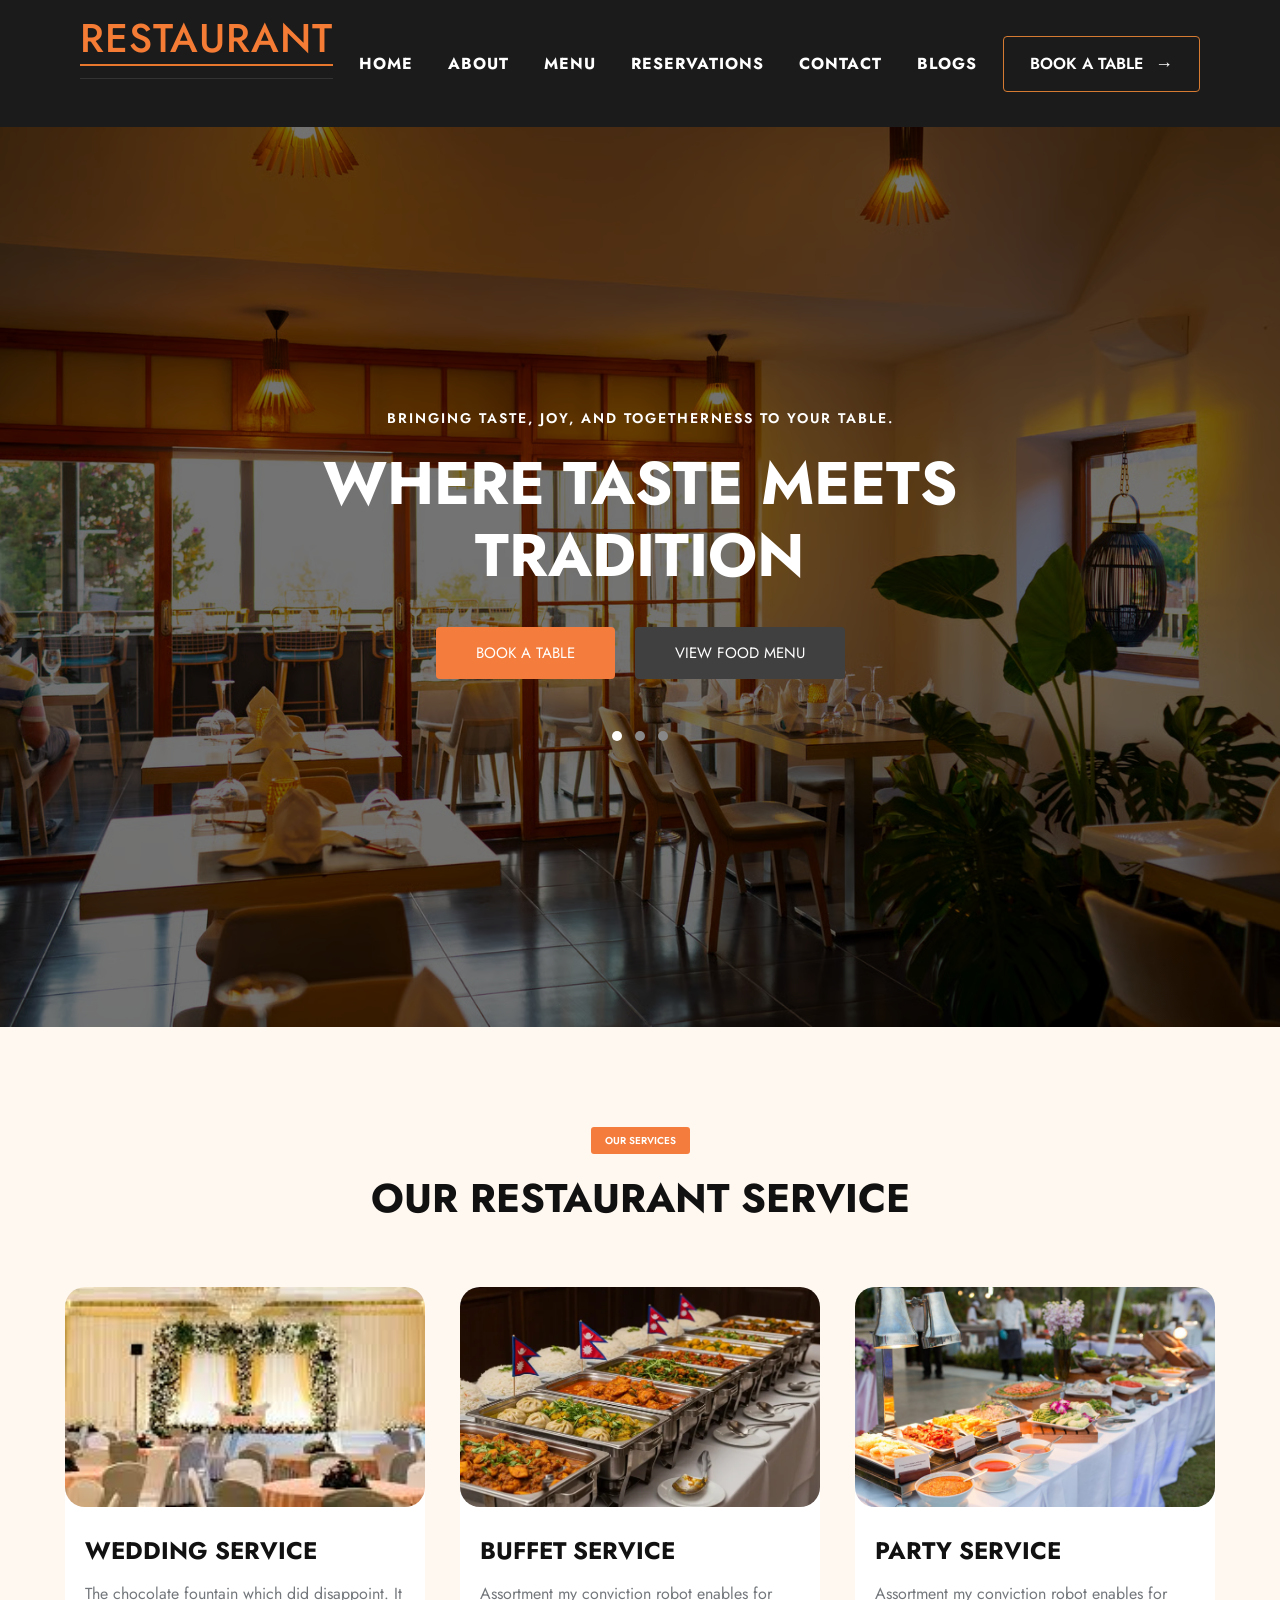
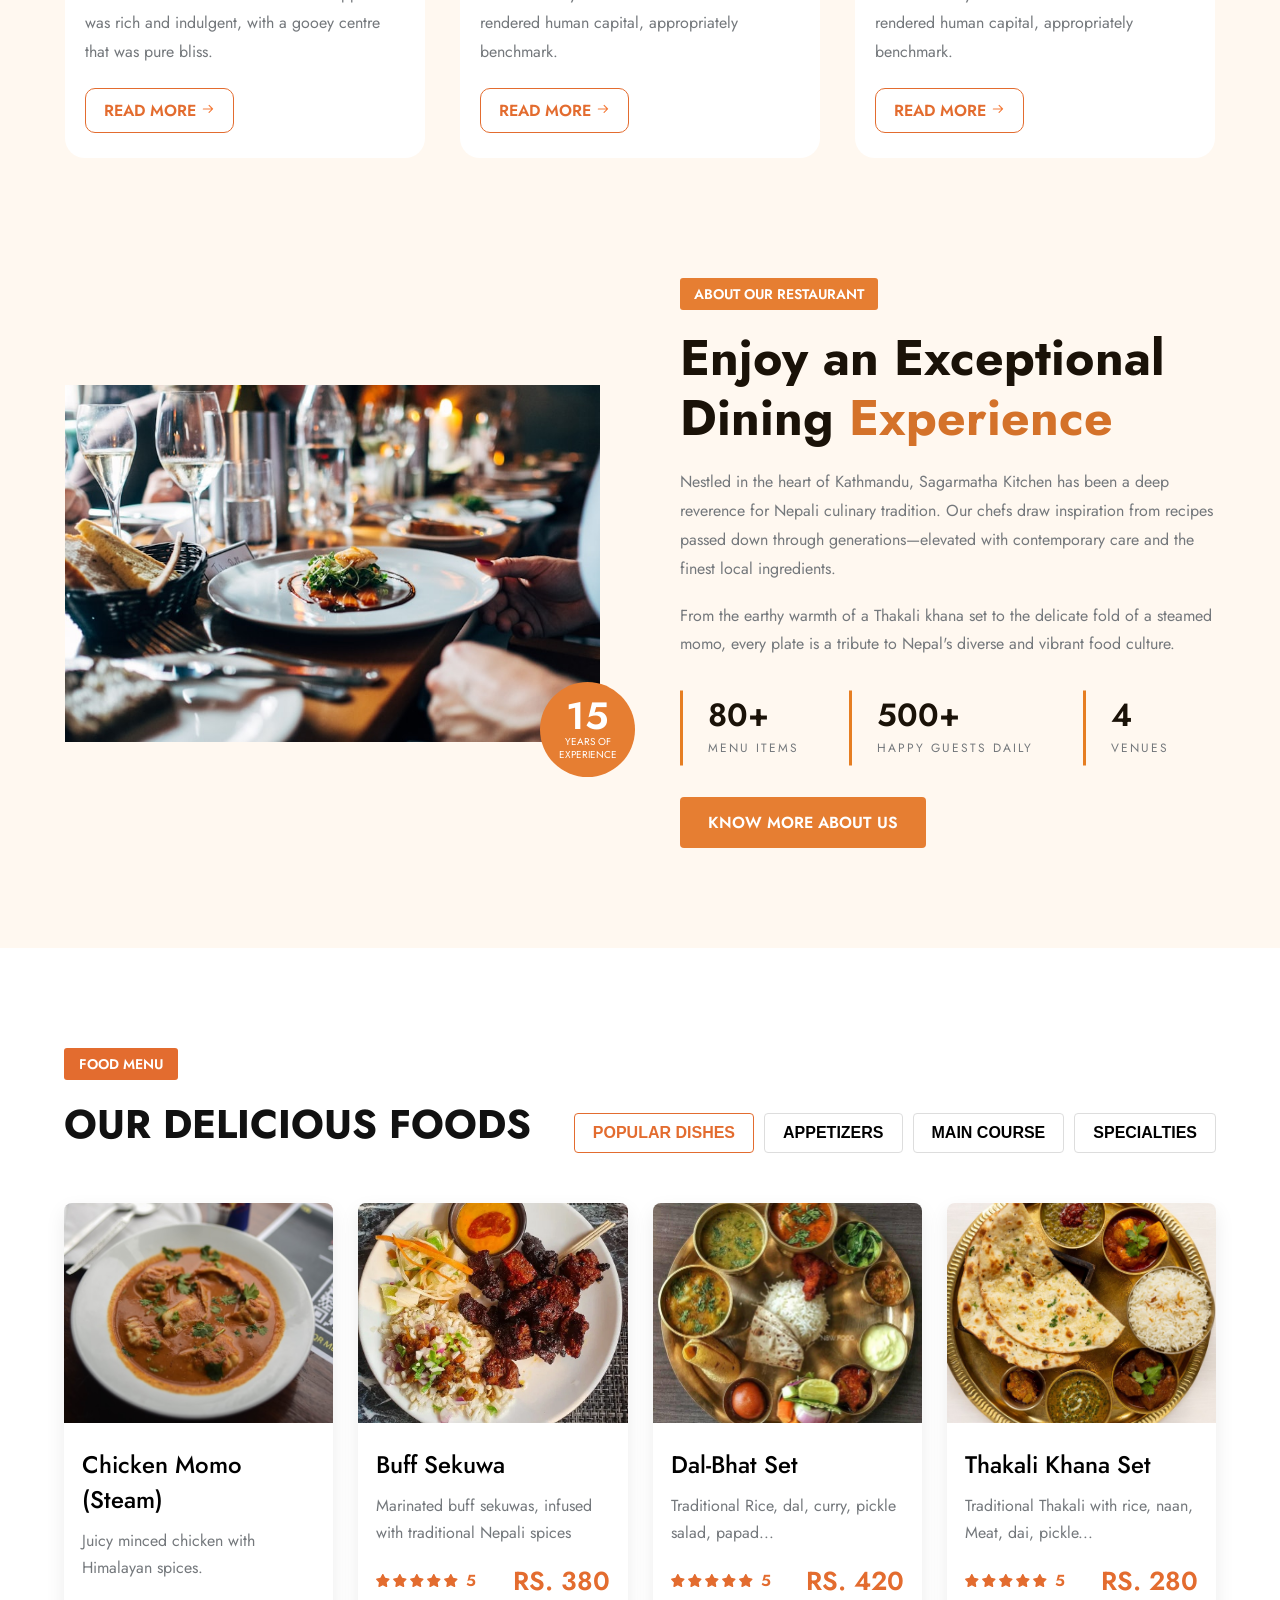
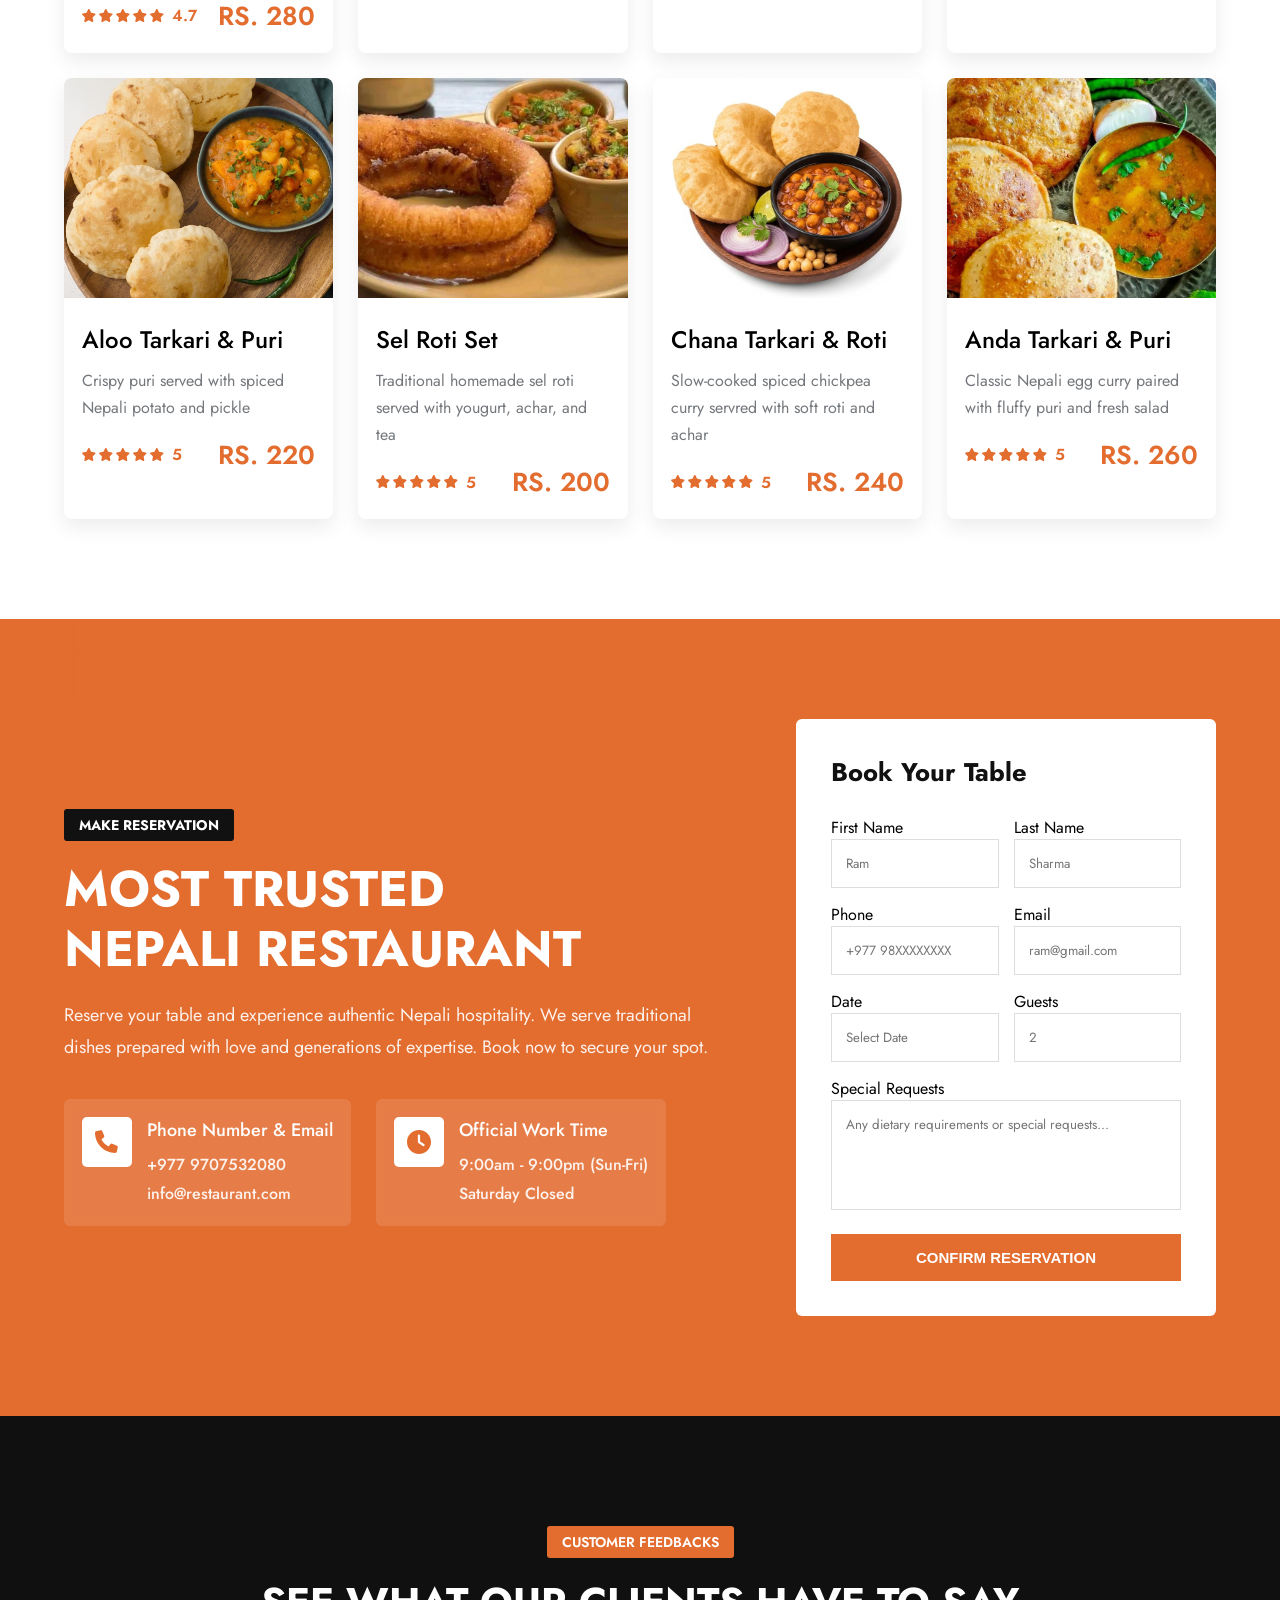
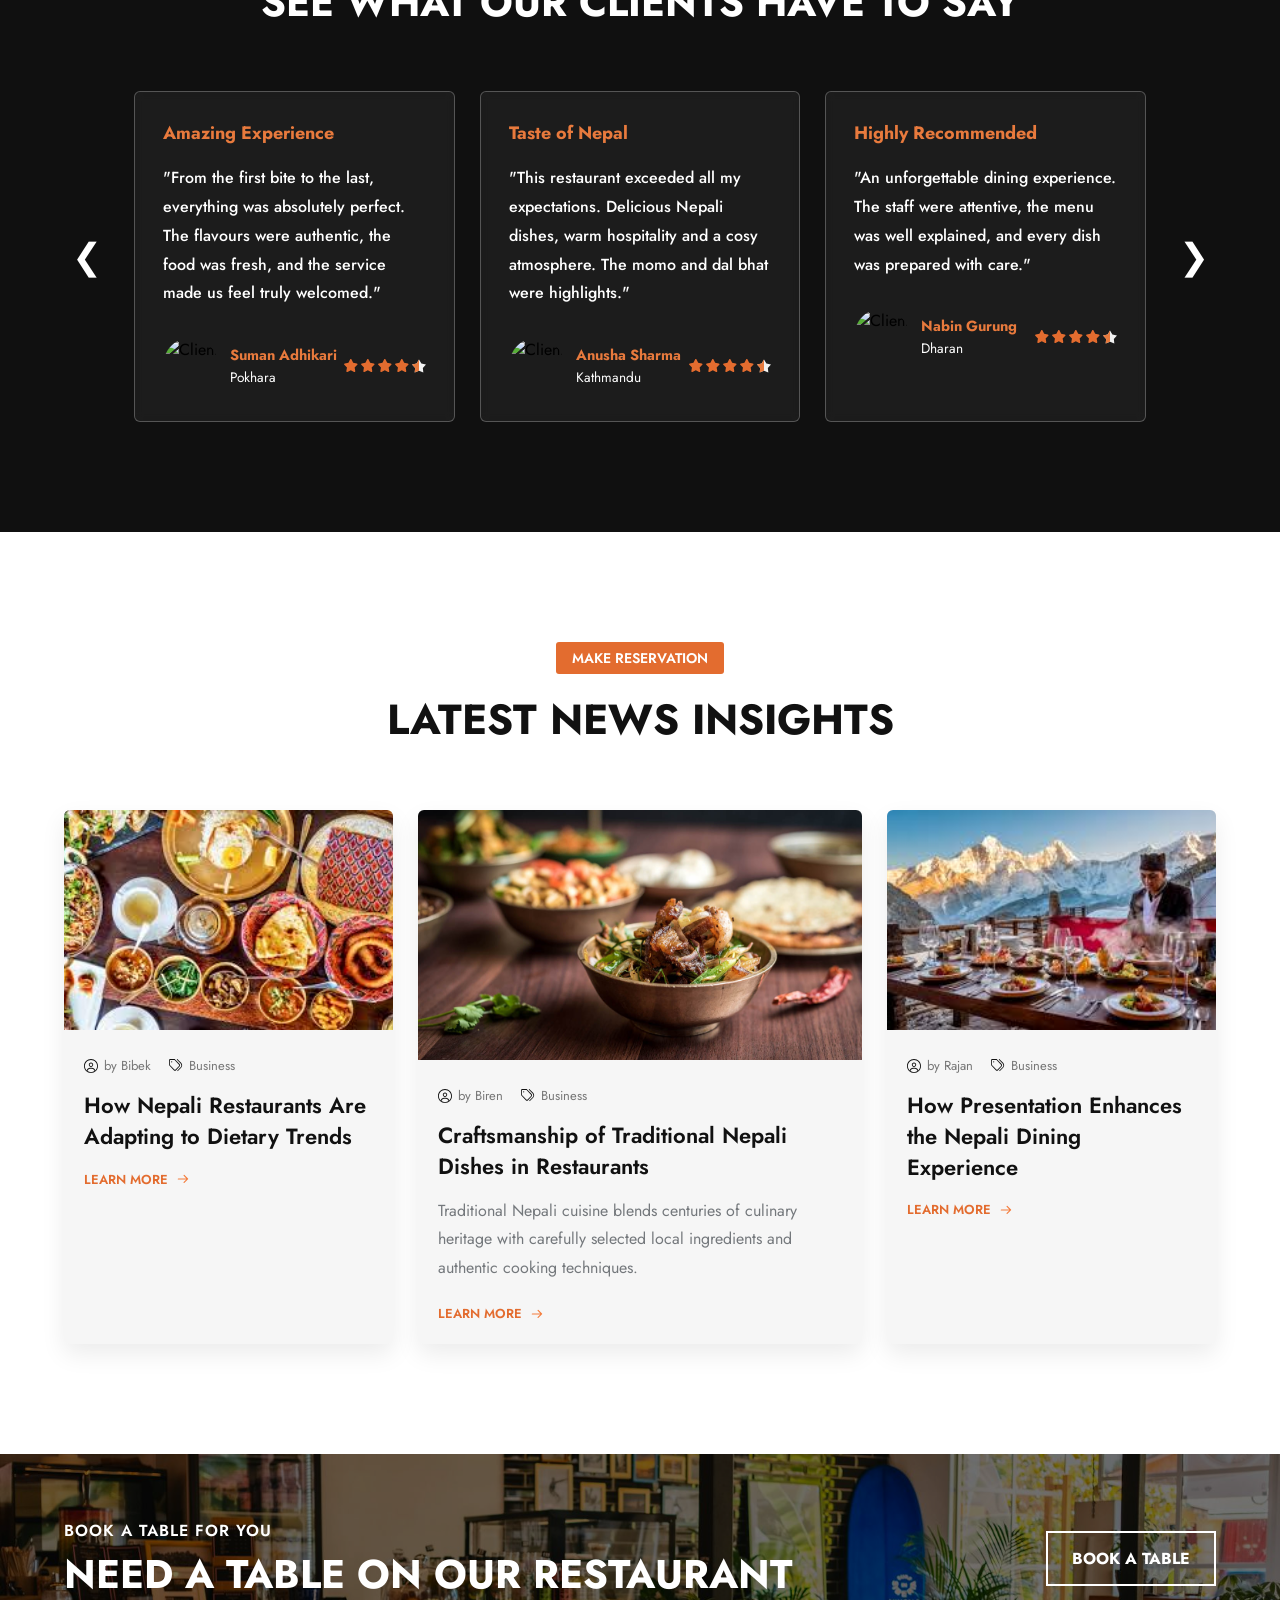
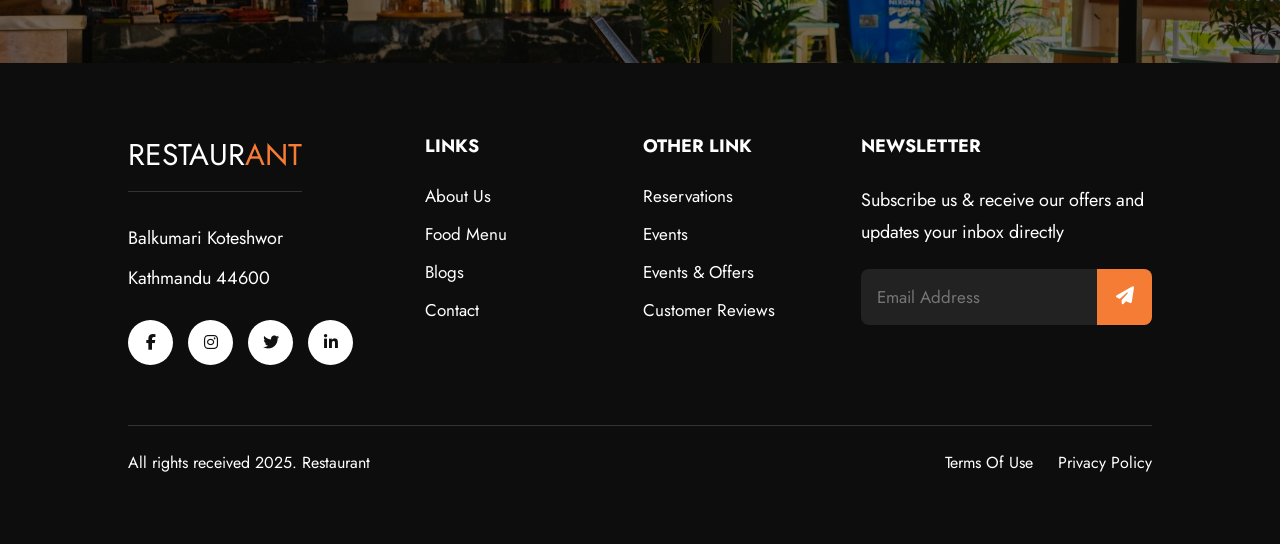
==== commit bb6117c0: "updating" ====
--- a/index.html
+++ b/index.html
@@ -8,9 +8,13 @@
 
     <link rel="preconnect" href="https://fonts.googleapis.com">
     <link rel="preconnect" href="https://fonts.gstatic.com" crossorigin>
+
     <link href="https://fonts.googleapis.com/css2?family=Jost:wght@300;400;500;600;700&display=swap" rel="stylesheet">
 
     <link rel="stylesheet" href="CSS/style.css">
+
+    <link rel="stylesheet" href="CSS/nav.css">
+    <link rel="stylesheet" href="CSS/footer.css">
 </head>
 <body>
 
@@ -32,7 +36,7 @@
             </h1>
 
             <div class="hero-buttons">
-                <a href="#" class="hero-btn hero-orange">BOOK A TABLE</a>
+                <a href="reservation.html" class="hero-btn hero-orange">BOOK A TABLE</a>
                 <a href="#" class="hero-btn hero-dark">VIEW FOOD MENU</a>
             </div>
 
--- a/CSS/style.css
+++ b/CSS/style.css
@@ -685,7 +685,7 @@
     padding:15px;
 
     border:none;
-    background:#C86A2B;
+    background:#E36C2F;
     color:#fff;
 
     font-size:15px;
@@ -933,7 +933,7 @@
     display:inline-flex;
     align-items:center;
     gap:8px;
-    color:#F47D3D;
+    color:#E36C2F;
     text-decoration:none;
     font-size:13px;
     font-weight:600;
@@ -947,7 +947,7 @@
 }
 
 .learn-more:hover{
-    color:#d86728;
+    color:#E36C2F;
 }
 
 .learn-more:hover img{
@@ -1054,17 +1054,878 @@
 }
 
 .cta-btn:hover{
-    background:#F47D3D;
-    border-color:#F47D3D;
-}
-
-
-
-
-
-
-
-
-
-
-
+    background:#E36C2F;
+    border-color:#E36C2F;
+}
+
+
+@media (max-width:768px){
+    .hero{
+        height:100vh;
+        padding:0 20px;
+    }
+
+    .subtitle{
+        font-size:12px;
+        letter-spacing:1px;
+        margin-bottom:16px;
+        line-height:1.6;
+    }
+
+    .hero-content h1{
+        font-size:32px;
+        margin-bottom:28px;
+    }
+
+    .hero-buttons{
+        flex-direction:column;
+        gap:14px;
+        width:100%;
+        align-items:center;
+    }
+
+    .hero-btn{
+        width:100%;
+        max-width:280px;
+        text-align:center;
+        padding:15px 20px;
+    }
+
+    .dots{
+        margin-top:35px;
+    }
+
+
+    .services{
+        padding:60px 0;
+    }
+
+    .section-title{
+        margin-bottom:35px;
+    }
+
+    .section-title h2{
+        font-size:26px;
+    }
+
+    .service-wrapper{
+        flex-direction:column;
+        gap:25px;
+    }
+
+    .service-card{
+        width:100%;
+    }
+
+    .service-card img{
+        height:180px;
+    }
+
+    .service-card h3{
+        font-size:19px;
+        margin:16px 16px 8px;
+    }
+
+    .service-card p{
+        font-size:14px;
+        margin:0 16px 16px;
+        line-height:1.7;
+    }
+
+
+    .service-card .read-more{
+    display:inline-flex;
+    justify-content:space-between;
+    align-items:center;
+    gap:30px;
+    margin:0 16px 18px;
+    padding:10px 16px;
+    border:1px solid #E36C2F;
+    border-radius:6px;
+    font-size:14px;
+    color:#E36C2F;
+    }
+
+   .service-card .read-more img{
+    width:16px;
+    height:16px;
+    }
+
+    
+
+    .about-section{
+        grid-template-columns:1fr;
+        gap:0;
+        margin-top:60px;
+    }
+
+    .about-image{
+        margin-bottom:55px;
+    }
+
+    .experience{
+        width:70px;
+        height:70px;
+        bottom:-25px;
+        right:-15px;
+    }
+
+    .experience h2{
+        font-size:26px;
+    }
+
+    .experience span{
+        font-size:8px;
+    }
+
+    .about-tag{
+        font-size:12px;
+        padding:5px 12px;
+        margin-bottom:14px;
+    }
+
+    .about-content h2{
+        font-size:28px;
+        margin-bottom:16px;
+    }
+
+    .about-content p{
+        font-size:14px;
+        margin-bottom:14px;
+    }
+
+    .about-counter{
+        flex-wrap:wrap;
+        gap:25px 40px;
+        margin:28px 0;
+    }
+
+    .counter-box h3{
+        font-size:26px;
+    }
+
+    .counter-box small{
+        font-size:10px;
+        letter-spacing:1px;
+    }
+
+    .about-btn{
+        display:block;
+        text-align:center;
+        padding:14px 20px;
+        font-size:14px;
+    }
+
+
+    /* Section Padding */
+    .food-menu {
+        padding: 40px 15px;
+    }
+
+    /* Centered Header Layout */
+    .food-header {
+        flex-direction: column;
+        align-items: center;
+        text-align: center;
+        gap: 15px;
+        margin-bottom: 30px;
+    }
+
+    .food-title {
+        display: flex;
+        flex-direction: column;
+        align-items: center;
+    }
+
+    .food-tag {
+        background: #E36C2F;
+        color: #fff;
+        padding: 6px 16px;
+        font-size: 11px;
+        font-weight: 700;
+        border-radius: 4px;
+        letter-spacing: 0.5px;
+        margin-bottom: 12px;
+        text-transform: uppercase;
+    }
+
+    .food-title h2 {
+        font-size: 22px;
+        font-weight: 800;
+        letter-spacing: -0.3px;
+        color: #111;
+        margin: 0;
+    }
+
+    /* Centered Category Filter Buttons */
+    .food-filter {
+        display: flex;
+        justify-content: center;
+        gap: 8px 10px;
+        max-width: 320px;
+        margin: 5px auto 0;
+    }
+
+    .food-filter button {
+        padding: 6px 12px;
+        font-size: 11px;
+        font-weight: 700;
+        border: 1px solid #e2e8f0;
+        border-radius: 6px;
+        background: #fff;
+        color: #4a5568;
+        text-transform: uppercase;
+    }
+
+    .food-filter button.active {
+        border-color: #E36C2F;
+        color: #E36C2F;
+    }
+
+    /* 2-Column Mobile Grid */
+    .food-grid {
+        display: grid;
+        grid-template-columns: repeat(2, 1fr);
+        gap: 12px;
+    }
+
+    /* Food Card Tweaks */
+    .food-card {
+        background: #ffffff;
+        border-radius: 12px;
+        overflow: hidden;
+        border: 1px solid #f0f0f0;
+        box-shadow: 0 4px 12px rgba(0, 0, 0, 0.05);
+        display: flex;
+        flex-direction: column;
+    }
+
+    .food-card img {
+        width: 100%;
+        height: 110px;
+        object-fit: cover;
+    }
+
+    .food-content {
+        padding: 10px;
+        display: flex;
+        flex-direction: column;
+        justify-content: space-between;
+        flex-grow: 1;
+    }
+
+    .food-content h3 {
+        font-size: 12px;
+        font-weight: 700;
+        color: #2d3748;
+        margin-bottom: 4px;
+        line-height: 1.3;
+    }
+
+    /* Hide description text on mobile view */
+    .food-card p {
+        display: none;
+    }
+
+    .food-bottom {
+        display: flex;
+        flex-direction: column;
+        align-items: flex-start;
+        gap: 2px;
+        margin-top: 4px;
+    }
+
+    /* Rating Star Alignment */
+    .rating {
+        display: flex;
+        align-items: center;
+        gap: 2px;
+    }
+
+    .rating img {
+        width: 11px;
+        height: 11px;
+    }
+
+    .rating span {
+        font-size: 11px;
+        font-weight: 700;
+        color: #E36C2F;
+        margin-left: 3px;
+    }
+
+    /* Price Styling */
+    .food-bottom h4 {
+        font-size: 12px;
+        font-weight: 700;
+        color: #E36C2F;
+        margin-top: 2px;
+    }
+
+    /* Section Background & Padding */
+    .reservation {
+        background-color: #E36C2F; 
+        padding: 40px 20px;
+        color: #ffffff;
+    }
+
+    .reservation-container {
+        display: flex;
+        flex-direction: column;
+        gap: 30px;
+        max-width: 100%;
+        margin: 0 auto;
+    }
+
+    /* Left Content (Text & Tags) */
+    .reservation-content {
+        text-align: left;
+    }
+
+    /* Dark Pill Badge */
+    .reservation-tag {
+        display: inline-block;
+        background-color: #1a1d20;
+        color: #ffffff;
+        font-size: 10px;
+        font-weight: 700;
+        padding: 6px 14px;
+        border-radius: 4px;
+        letter-spacing: 0.5px;
+        text-transform: uppercase;
+        margin-bottom: 16px;
+    }
+
+    .reservation-content h2 {
+        color: #ffffff;
+        font-size: 26px;
+        font-weight: 800;
+        line-height: 1.25;
+        margin-bottom: 15px;
+        text-transform: uppercase;
+    }
+
+    .reservation-content p {
+        color: rgba(255, 255, 255, 0.9);
+        font-size: 13px;
+        line-height: 1.6;
+        margin-bottom: 25px;
+    }
+
+    
+    .reservation-info {
+        display: flex;
+        flex-direction: column;
+        gap: 12px;
+    }
+
+    .info-box {
+        background: rgba(255, 255, 255, 0.15); 
+        border-radius: 12px;
+        padding: 16px;
+        display: flex;
+        align-items: center;
+        gap: 15px;
+    }
+
+    .info-box .icon {
+        width: 44px;
+        height: 44px;
+        background: #ffffff;
+        border-radius: 8px;
+        display: flex;
+        align-items: center;
+        justify-content: center;
+        flex-shrink: 0;
+    }
+
+    .info-box .icon img {
+        width: 20px;
+        height: 20px;
+    }
+
+    .info-box h4 {
+        color: rgba(255, 255, 255, 0.85);
+        font-size: 13px;
+        font-weight: 600;
+        margin-bottom: 4px;
+    }
+
+    .info-box p {
+        color: #ffffff;
+        font-size: 12px;
+        font-weight: 500;
+        margin: 0;
+        line-height: 1.4;
+    }
+
+    .reservation {
+        background-color: #E36C2F; 
+        padding: 30px 16px;
+        width: 100%;
+        box-sizing: border-box;
+    }
+
+    .reservation-container {
+        width: 100%;
+        max-width: 420px;
+        margin: 0 auto;
+        display: flex;
+        flex-direction: column;
+        gap: 25px;
+    }
+
+    /* White Form Card */
+    .reservation-form {
+        background: #ffffff;
+        border-radius: 16px;
+        padding: 28px 20px;
+        width: 100%;
+        box-sizing: border-box;
+        box-shadow: 0 10px 30px rgba(0, 0, 0, 0.12);
+    }
+
+    .reservation-form h3 {
+        color: #1a1d20;
+        font-size: 22px;
+        font-weight: 800;
+        margin-bottom: 22px;
+        text-align: left;
+        letter-spacing: -0.3px;
+    }
+
+    /* Stacked Form Fields */
+    .reservation-form form {
+        display: flex;
+        flex-direction: column;
+        gap: 14px;
+        width: 100%;
+    }
+
+    .reservation-form .form-row {
+        display: flex;
+        flex-direction: column;
+        gap: 14px;
+        width: 100%;
+        margin: 0;
+    }
+
+    .reservation-form .form-group {
+        display: flex;
+        flex-direction: column;
+        gap: 6px;
+        width: 100%;
+        margin: 0;
+    }
+
+    /* Field Labels */
+    .reservation-form label {
+        font-size: 11px;
+        font-weight: 700;
+        color: #333a48;
+        text-transform: uppercase;
+        letter-spacing: 0.6px;
+        text-align: left;
+    }
+
+    /* Field Inputs */
+    .reservation-form input,
+    .reservation-form textarea {
+        width: 100% !important;
+        box-sizing: border-box !important;
+        padding: 12px 14px;
+        border: 1px solid #e2e8f0;
+        border-radius: 8px;
+        font-size: 13px;
+        font-family: inherit;
+        color: #2d3748;
+        background-color: #fcfcfc;
+        outline: none;
+        transition: border-color 0.2s ease;
+    }
+
+    .reservation-form input::placeholder,
+    .reservation-form textarea::placeholder {
+        color: #a0aec0;
+        font-size: 12px;
+    }
+
+    .reservation-form input:focus,
+    .reservation-form textarea:focus {
+        border-color: #E36C2F;
+        background-color: #ffffff;
+    }
+
+    /* Date Input Native Calendar Icon */
+    .reservation-form input[type="date"] {
+        color: #718096;
+        text-transform: uppercase;
+    }
+
+    .reservation-form textarea {
+        height: 75px;
+        resize: none;
+        line-height: 1.4;
+    }
+
+    /* Confirm Reservation Button */
+    .reservation-form button[type="submit"] {
+        width: 100% !important;
+        box-sizing: border-box;
+        background-color: #E36C2F;
+        color: #ffffff;
+        padding: 14px;
+        border: none;
+        border-radius: 8px;
+        font-size: 13px;
+        font-weight: 800;
+        text-transform: uppercase;
+        letter-spacing: 0.8px;
+        cursor: pointer;
+        margin-top: 6px;
+        transition: background-color 0.2s ease;
+    }
+
+    
+
+
+    /* Section Dark Background & Spacing */
+    .testimonial {
+        background-color: #1a1d20;
+        padding: 50px 20px;
+        color: #ffffff;
+    }
+
+    .testimonial-container {
+        max-width: 100%;
+        margin: 0 auto;
+    }
+
+    /* Centered Header & Tag */
+    .testimonial-title {
+        text-align: center;
+        margin-bottom: 30px;
+    }
+
+    .testimonial-tag {
+        display: inline-block;
+        background-color: #E36C2F;
+        color: #ffffff;
+        font-size: 10px;
+        font-weight: 700;
+        padding: 6px 14px;
+        border-radius: 4px;
+        letter-spacing: 0.5px;
+        text-transform: uppercase;
+        margin-bottom: 12px;
+    }
+
+    .testimonial-title h2 {
+        color: #ffffff;
+        font-size: 22px;
+        font-weight: 800;
+        line-height: 1.3;
+        letter-spacing: -0.2px;
+        text-transform: uppercase;
+        margin: 0;
+    }
+
+    /* Slider Container Adjustments */
+    .testimonial-slider {
+        position: relative;
+    }
+
+    /* Hide Navigation Buttons on Mobile */
+    .testimonial-slider .slider-btn {
+        display: none;
+    }
+
+    .testimonial-wrapper {
+        display: flex;
+        overflow-x: auto;
+        scroll-snap-type: x mandatory;
+        gap: 15px;
+    }
+
+    /* Testimonial Dark Card */
+    .testimonial-card {
+        background-color: #24272c;
+        border: 1px solid #383c43;
+        border-radius: 12px;
+        padding: 24px 20px;
+        width: 100%;
+        flex-shrink: 0;
+        scroll-snap-align: start;
+        box-shadow: 0 8px 20px rgba(0, 0, 0, 0.3);
+    }
+
+    .testimonial-card h3 {
+        color: #E36C2F;
+        font-size: 15px;
+        font-weight: 700;
+        margin-bottom: 12px;
+    }
+
+    .testimonial-card p {
+        color: #cbd5e0;
+        font-size: 12px;
+        line-height: 1.7;
+        margin-bottom: 20px;
+        font-style: normal;
+    }
+
+    /* Card Footer & Divider */
+    .testimonial-footer {
+        display: flex;
+        align-items: center;
+        justify-content: space-between;
+        padding-top: 16px;
+        border-top: 1px solid #383c43;
+    }
+
+    .testimonial-footer .client {
+        display: flex;
+        align-items: center;
+        gap: 12px;
+    }
+
+    .testimonial-footer .client img {
+        width: 42px;
+        height: 42px;
+        border-radius: 50%;
+        object-fit: cover;
+    }
+
+    .testimonial-footer .client h4 {
+        color: #E36C2F;
+        font-size: 12px;
+        font-weight: 700;
+        margin-bottom: 2px;
+    }
+
+    .testimonial-footer .client span {
+        color: #a0aec0;
+        font-size: 10px;
+        display: block;
+    }
+
+    /* Rating Stars */
+    .testimonial-footer .stars {
+        display: flex;
+        align-items: center;
+        gap: 2px;
+    }
+
+    .testimonial-footer .stars img {
+        width: 11px;
+        height: 11px;
+    }
+
+    /* Section Padding & White Background */
+    .news {
+        background-color: #ffffff;
+        padding: 50px 20px;
+    }
+
+    .news-container {
+        max-width: 100%;
+        margin: 0 auto;
+    }
+
+    /* Centered Header & Tag */
+    .news-title {
+        text-align: center;
+        margin-bottom: 30px;
+    }
+
+    .news-tag {
+        display: inline-block;
+        background-color: #E36C2F;
+        color: #ffffff;
+        font-size: 10px;
+        font-weight: 700;
+        padding: 6px 14px;
+        border-radius: 4px;
+        letter-spacing: 0.5px;
+        text-transform: uppercase;
+        margin-bottom: 12px;
+    }
+
+    .news-title h2 {
+        color: #1a202c;
+        font-size: 22px;
+        font-weight: 800;
+        line-height: 1.3;
+        letter-spacing: -0.2px;
+        text-transform: uppercase;
+        margin: 0;
+    }
+
+    /* Single Column Stacked Grid */
+    .news-grid {
+        display: flex;
+        flex-direction: column;
+        gap: 20px;
+    }
+
+    /* News Card Container */
+    .news-card {
+        background: #fdfdfd;
+        border-radius: 12px;
+        overflow: hidden;
+        border: 1px solid #f0f0f0;
+        box-shadow: 0 4px 15px rgba(0, 0, 0, 0.04);
+        display: flex;
+        flex-direction: column;
+    }
+
+    /* Card Image */
+    .news-card img {
+        width: 100%;
+        height: 160px;
+        object-fit: cover;
+    }
+
+    .news-content {
+        padding: 16px 18px 20px;
+        display: flex;
+        flex-direction: column;
+        gap: 8px;
+    }
+
+    /* Author & Category Meta Info */
+    .news-meta {
+        display: flex;
+        align-items: center;
+        gap: 15px;
+        margin-bottom: 4px;
+    }
+
+    .news-meta span {
+        display: inline-flex;
+        align-items: center;
+        gap: 5px;
+        font-size: 11px;
+        color: #718096;
+        font-weight: 500;
+    }
+
+    .news-meta img {
+        width: 12px;
+        height: 12px;
+        object-fit: contain;
+    }
+
+    /* News Title */
+    .news-content h3 {
+        color: #1a202c;
+        font-size: 14px;
+        font-weight: 700;
+        line-height: 1.4;
+        margin: 0;
+    }
+
+    /* Optional Description Excerpt */
+    .news-content p {
+        color: #718096;
+        font-size: 11px;
+        line-height: 1.5;
+        margin-top: 2px;
+    }
+
+    /* Learn More Link */
+    .learn-more {
+        display: inline-flex;
+        align-items: center;
+        gap: 6px;
+        color: #E36C2F;
+        font-size: 11px;
+        font-weight: 700;
+        text-decoration: none;
+        text-transform: uppercase;
+        letter-spacing: 0.5px;
+        margin-top: 6px;
+    }
+
+    .learn-more img {
+        width: 12px;
+        height: 12px;
+        transition: transform 0.2s ease;
+    }
+
+   
+    /* CTA Section Outer Container */
+    .cta-banner {
+        padding: 50px 20px;
+        background-position: center;
+    }
+
+    /* Stack Content Vertically */
+    .cta-container {
+        flex-direction: column;
+        align-items: flex-start;
+        text-align: left;
+        gap: 24px;
+        width: 100%;
+    }
+
+    .cta-content {
+        width: 100%;
+    }
+
+    /* Subtitle Tag Line */
+    .cta-subtitle {
+        font-size: 13px;
+        font-weight: 700;
+        letter-spacing: 1.5px;
+        color: #ffffff;
+        margin-bottom: 10px;
+        text-transform: uppercase;
+    }
+
+    /* Main CTA Title */
+    .cta-content h2 {
+        font-size: 26px;
+        font-weight: 800;
+        line-height: 1.25;
+        letter-spacing: 0.5px;
+        color: #ffffff;
+        text-transform: uppercase;
+    }
+
+    /* Rounded Outline Button */
+    .cta-btn {
+        width: 100%;
+        max-width: 220px;
+        height: 48px;
+        border: 2px solid #ffffff;
+        border-radius: 8px;
+        background: transparent;
+        color: #ffffff;
+        font-size: 13px;
+        font-weight: 700;
+        letter-spacing: 1px;
+        text-transform: uppercase;
+        display: inline-flex;
+        align-items: center;
+        justify-content: center;
+        transition: all 0.3s ease;
+    }
+
+   
+
+
+
+    
+}
+
+
+
+
+
+
+
+
+
+
+
--- a/CSS/nav.css
+++ b/CSS/nav.css
@@ -0,0 +1,165 @@
+@import url('https://fonts.googleapis.com/css2?family=Jost:wght@100;200;300;400;500;600;700;800;900&display=swap');
+
+*{
+    margin:0;
+    padding:0;
+    box-sizing:border-box;
+}
+
+body{
+    font-family:'Jost',sans-serif;
+}
+
+header{
+    background:#1b1b1b;
+    padding:18px 80px;
+}
+
+.logo {
+    display: flex;
+    align-items: center;
+}
+
+.logo a {
+    text-decoration: none;
+    font-family: 'Jost', sans-serif;
+    font-size: 40px;
+    font-weight: 500;
+    text-transform: uppercase;
+    letter-spacing: 1px;
+    position: relative;
+    display: inline-block;
+    line-height: 1;
+}
+
+.logo-white {
+    color: #ffffff;
+}
+
+.logo-orange {
+    color: #E8772E;
+}
+
+/* Orange underline */
+.logo a::after {
+    content: "";
+    position: absolute;
+    left: 0;
+    bottom: -8px;
+    width: 100%;
+    height: 2px;
+    background: #E8772E;
+}
+
+.navbar{
+    display:flex;
+    justify-content:space-between;
+    align-items:center;
+}
+
+.nav-links{
+    display:flex;
+    align-items:center;
+    gap:35px;
+    list-style:none;
+}
+
+.nav-links a{
+    text-decoration:none;
+    color:#fff;
+    font-size:16px;
+    font-weight:700;
+    letter-spacing:1px;
+    transition:.3s;
+}
+
+.nav-links a:hover{
+    color:#d67b32;
+}
+
+.nav-btn{
+    display:flex;
+    align-items:center;
+    gap:12px;
+    text-decoration:none;
+    color:#fff;
+    border:1px solid #d67b32;
+    padding:14px 26px;
+    border-radius:4px;
+    font-size:16px;
+    font-weight:600;
+    transition:.3s;
+}
+
+.nav-btn:hover{
+    background:#d67b32;
+}
+
+.nav-btn span{
+    font-size:18px;
+}
+
+.hamburger{
+    display:none;
+    flex-direction:column;
+    gap:5px;
+    cursor:pointer;
+}
+.hamburger span{
+    width:26px;
+    height:2px;
+    background:#fff;
+}
+
+
+.mobile-only-btn{
+    display:none;
+}
+
+@media (max-width:768px){
+    header{
+        padding:16px 20px;
+        position:relative;
+        z-index:10;
+    }
+
+    .logo a {
+        font-size: 24px;
+        letter-spacing: .5px;
+        padding-bottom: 4px;
+    }
+
+    .logo a::after {
+        height: 2px;
+    }
+
+    .nav-links,
+    .desktop-btn{
+        display:none;
+    }
+    .hamburger{
+        display:flex;
+    }
+
+    .nav-links.active{
+    display:flex;
+    flex-direction:column;
+    position:absolute;
+    top:100%;
+    left:0;
+    width:100%;
+    background:#1b1b1b;
+    padding:20px;
+    gap:20px;
+    z-index:20;  
+    }
+
+    .mobile-only-btn{
+        display:flex;
+        width:100%;
+    }
+    .mobile-only-btn .nav-btn{
+        width:100%;
+        justify-content:center;
+    }
+}
--- a/CSS/footer.css
+++ b/CSS/footer.css
@@ -0,0 +1,260 @@
+@import url('https://fonts.googleapis.com/css2?family=DM+Sans:ital,opsz,wght@0,9..40,100..1000;1,9..40,100..1000&family=Inter:ital,wght@0,100..900;1,100..900&family=Jost:ital,wght@0,100..900;1,100..900&family=Poppins:ital,wght@0,100;0,200;0,300;0,400;0,500;0,600;0,700;0,800;0,900;1,100;1,200;1,300;1,400;1,500;1,600;1,700;1,800;1,900&display=swap');
+
+*{
+    margin:0;
+    padding:0;
+    box-sizing:border-box;
+}
+
+body{
+    font-family:'Jost', sans-serif;
+}
+
+
+.footer{
+    background:#000000F2;
+    padding:70px 10%;
+}
+
+.container{
+    display:grid;
+    grid-template-columns:1.5fr 1fr 1fr 1.4fr;
+    gap:60px;
+}
+
+.footer-col h3{
+    font-size:18px;
+    margin-bottom:25px;
+    font-weight:600;
+}
+
+.logo{
+    font-size:30px;
+    font-weight:400;
+    font-style: regular;
+    margin-bottom:30px;
+    border-bottom:1px solid #333;
+    display:inline-block;
+    padding-bottom:15px;
+    color: #fff;
+}
+
+.logo span{
+    color:#f47c35;
+}
+
+.footer-col h3{
+    font-weight: 700;
+    font-size: 18px;
+    font-style: bold;
+    color: #ffffff;
+    
+}
+
+.footer-col p{
+    color:#bdbdbd;
+    margin-bottom:8px;
+    line-height:1.8;
+    font-weight: 400;
+    font-size:18px;
+    font-style:regular;
+    color: #ffffff;
+}
+
+.footer-col ul{
+    list-style:none;
+}
+
+.footer-col ul li{
+    margin-bottom:14px;
+}
+
+.footer-col ul li a{
+    color:#ffffff;
+    font-weight: 400;
+    font-size: 17px;
+    font-style: regular;
+    text-decoration:none;
+    transition:.3s;
+}
+
+.footer-col ul li a:hover{
+    color:#f47c35;
+}
+
+.social-icons{
+    margin-top:25px;
+    display:flex;
+    gap:15px;
+}
+
+.social-icons a{
+    width:45px;
+    height:45px;
+    background:#fff;
+    color:#111;
+    border-radius:50%;
+    display:flex;
+    align-items:center;
+    justify-content:center;
+    text-decoration:none;
+    transition:.3s;
+}
+
+.social-icons a:hover{
+    background:#f47c35;
+    color:#fff;
+}
+
+.newsletter{
+    margin-top:20px;
+    display:flex;
+    background:#222;
+    border-radius:8px;
+    overflow:hidden;
+}
+
+
+.newsletter input{
+    flex:1;
+    border:none;
+    outline:none;
+    background:transparent;
+    color:#ffffff;
+    padding:16px;
+    font-family:'Jost',sans-serif;
+    font-size:17px;
+}
+
+
+
+.newsletter button{
+    width:55px;
+    border:none;
+    background:#f47c35;
+    color:#ffffff;
+    cursor:pointer;
+    font-size:18px;
+}
+
+.footer-bottom{
+    margin-top:60px;
+    padding-top:25px;
+    border-top:1px solid #333;
+    display:flex;
+    justify-content:space-between;
+    align-items:center;
+    flex-wrap:wrap;
+}
+
+.footer-bottom p{
+    color:#ffffff;
+}
+
+.bottom-links{
+    display:flex;
+    gap:25px;
+}
+
+.bottom-links a{
+    text-decoration:none;
+    color:#ffffff;
+    transition:.3s;
+}
+
+.bottom-links a:hover{
+    color:#f47c35;
+}
+
+@media (max-width:768px){
+    .footer{
+        padding:50px 24px;
+    }
+
+    .container{
+        grid-template-columns:1fr 1fr;
+        gap:35px 20px;
+    }
+
+    /* logo/address col and newsletter col each span full width */
+    .footer-col:nth-child(1),
+    .footer-col:nth-child(4){
+        grid-column:1 / -1;
+    }
+
+    .logo{
+        font-size:24px;
+        margin-bottom:20px;
+        padding-bottom:10px;
+    }
+
+    .footer-col p{
+        font-size:15px;
+        margin-bottom:4px;
+    }
+
+    .footer-col h3{
+        font-size:15px;
+        margin-bottom:18px;
+    }
+
+    .footer-col ul li{
+        margin-bottom:10px;
+    }
+
+    .footer-col ul li a{
+        font-size:15px;
+    }
+
+    .social-icons{
+        margin-top:18px;
+        gap:10px;
+    }
+
+    .social-icons a{
+        width:34px;
+        height:34px;
+        font-size:14px;
+        background:#2a2a2a;
+        color:#fff;
+    }
+
+    .social-icons a:first-child{
+        background:#f47c35;
+    }
+
+    .social-icons a:hover{
+        background:#f47c35;
+        color:#fff;
+    }
+
+    .newsletter{
+        margin-top:14px;
+    }
+
+    .newsletter input{
+        padding:14px;
+        font-size:15px;
+    }
+
+    .footer-bottom{
+        margin-top:35px;
+        padding-top:18px;
+        flex-direction:column;
+        align-items:flex-start;
+        gap:14px;
+    }
+
+    .footer-bottom p{
+        font-size:13px;
+    }
+
+    .bottom-links{
+        gap:20px;
+    }
+
+    .bottom-links a{
+        font-size:13px;
+    }
+}
+
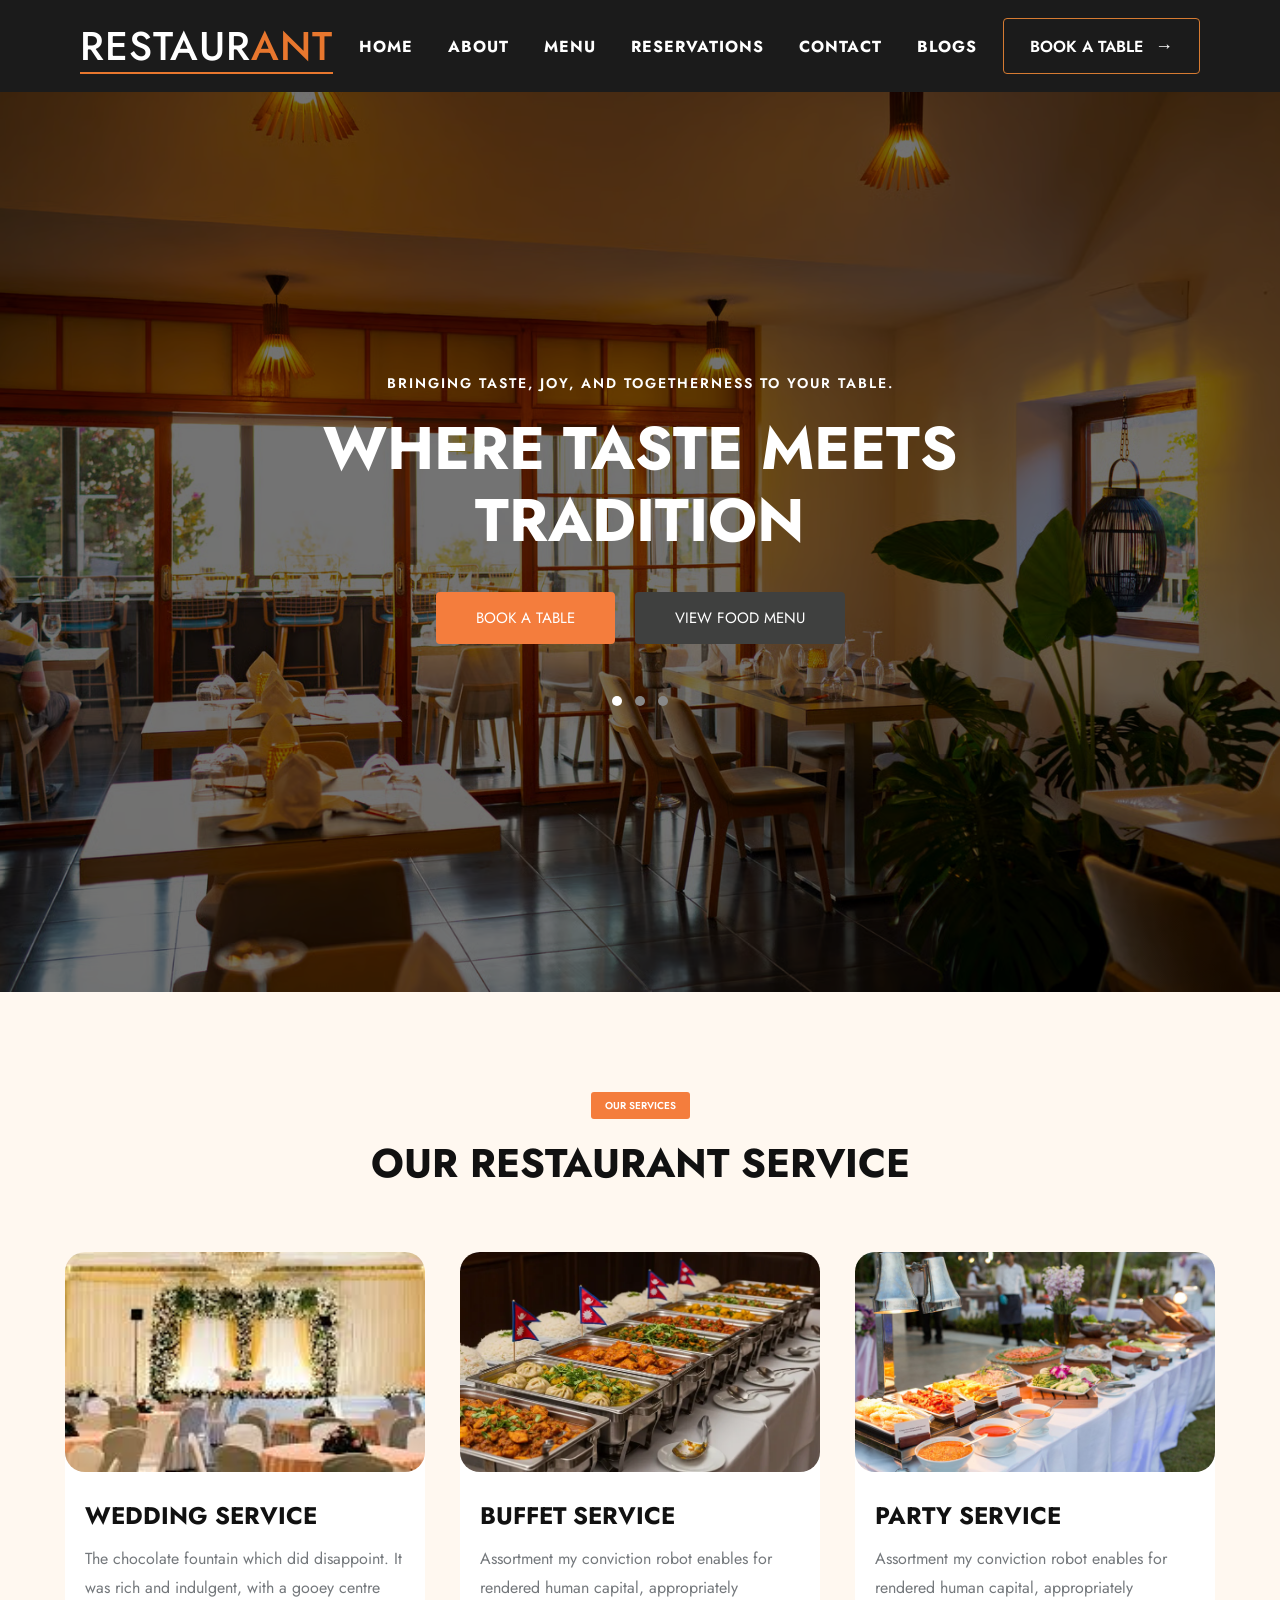
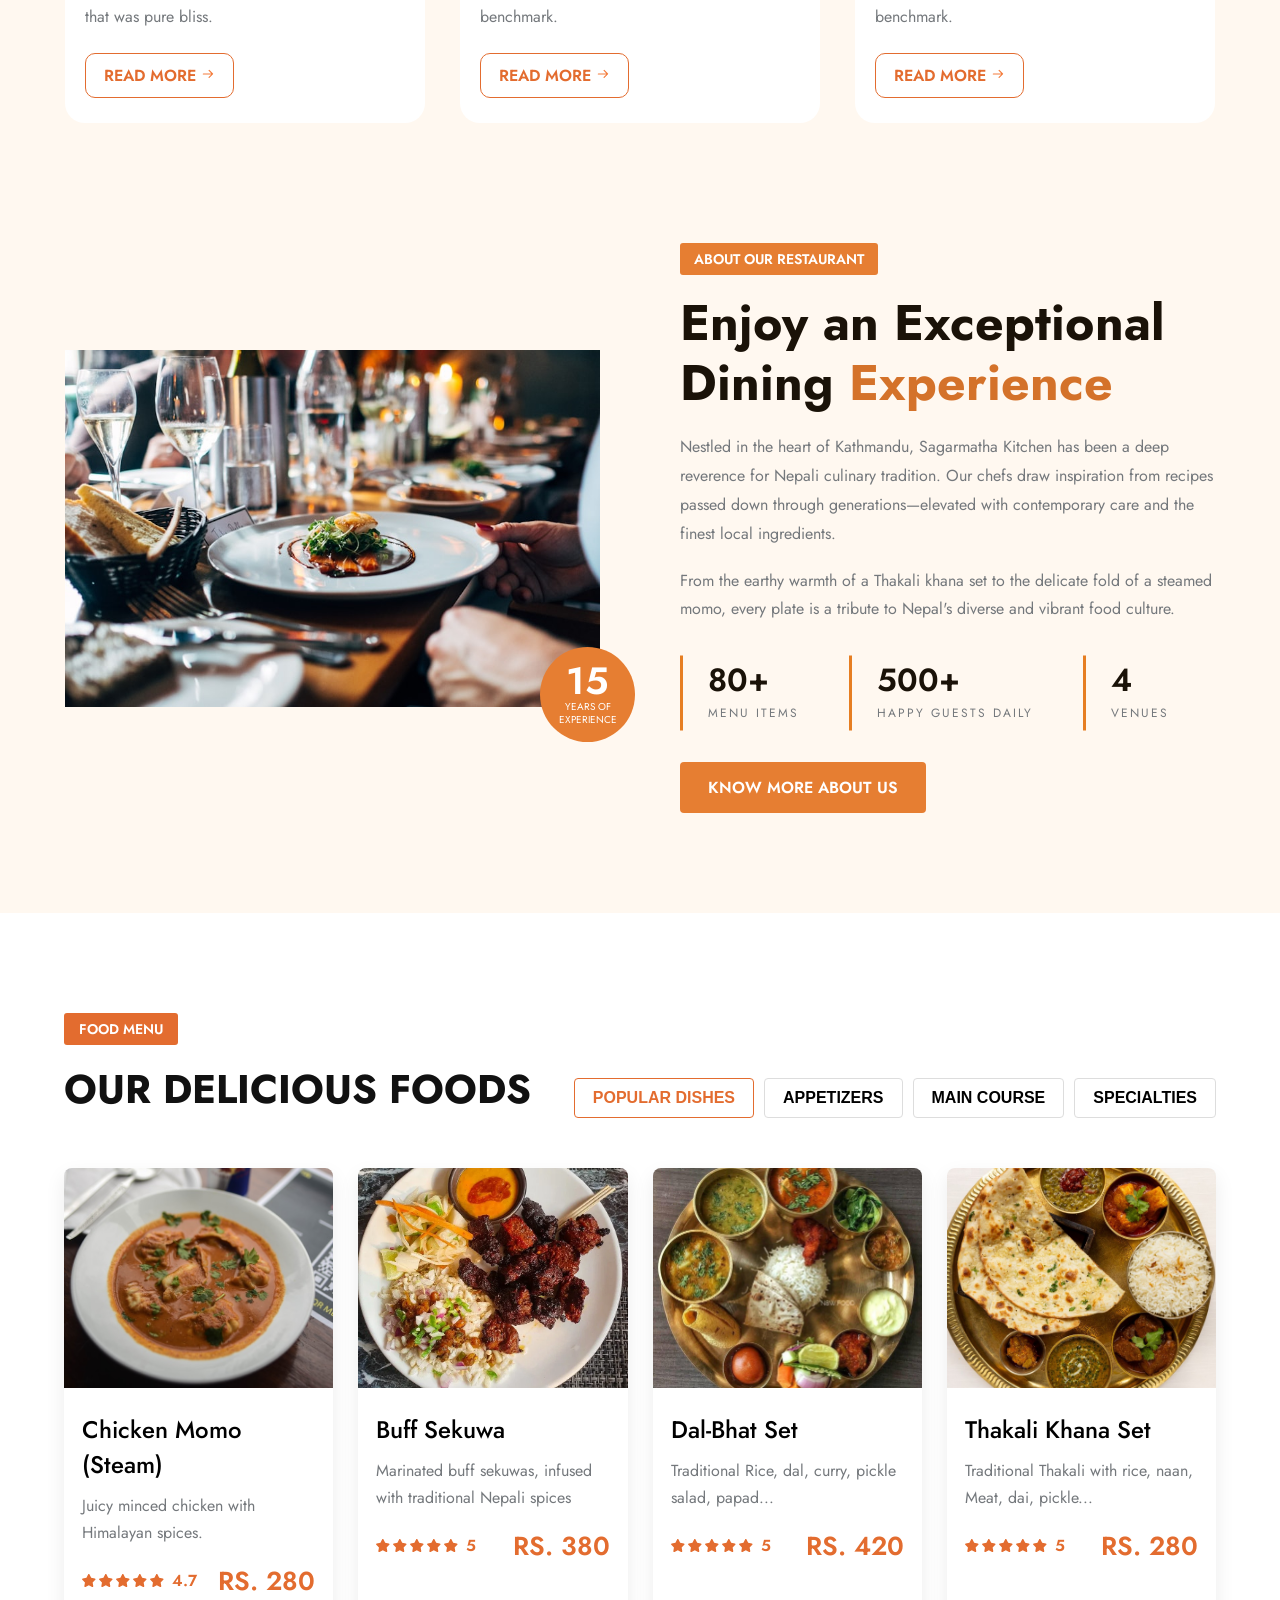
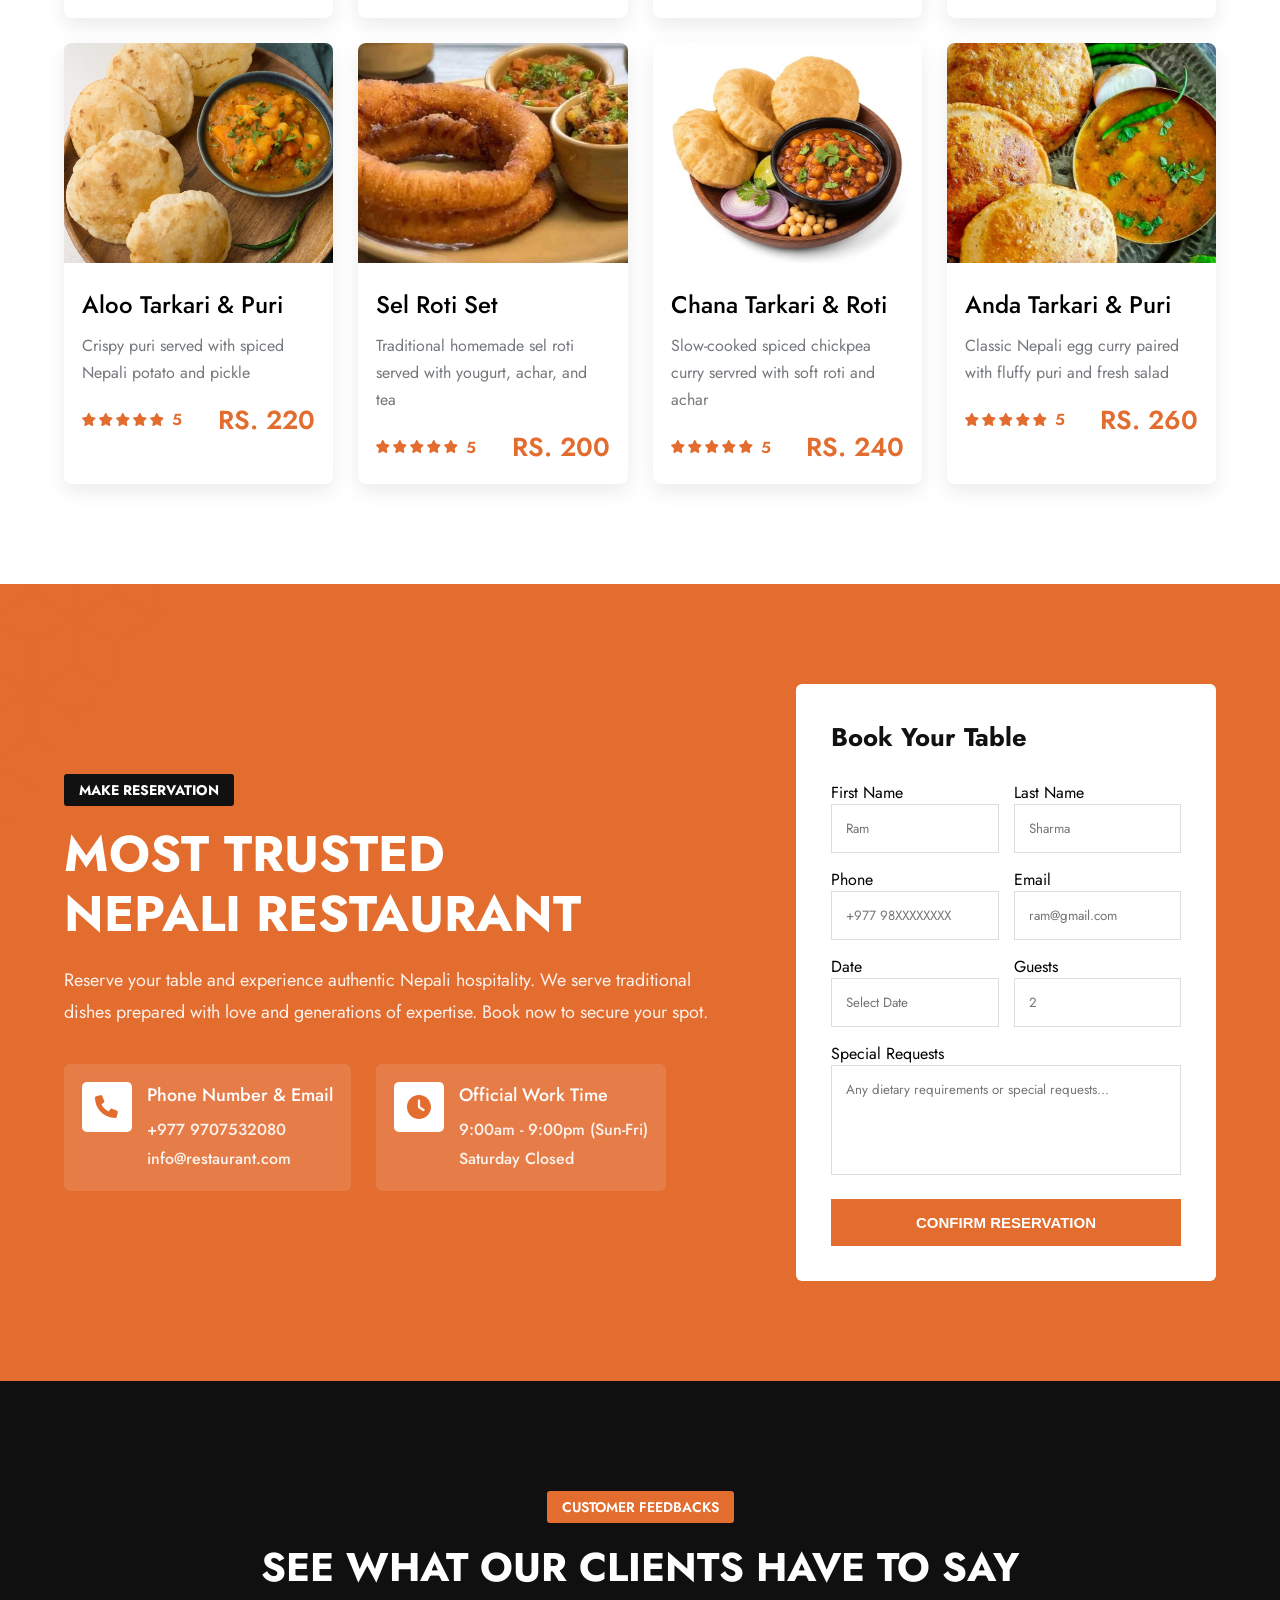
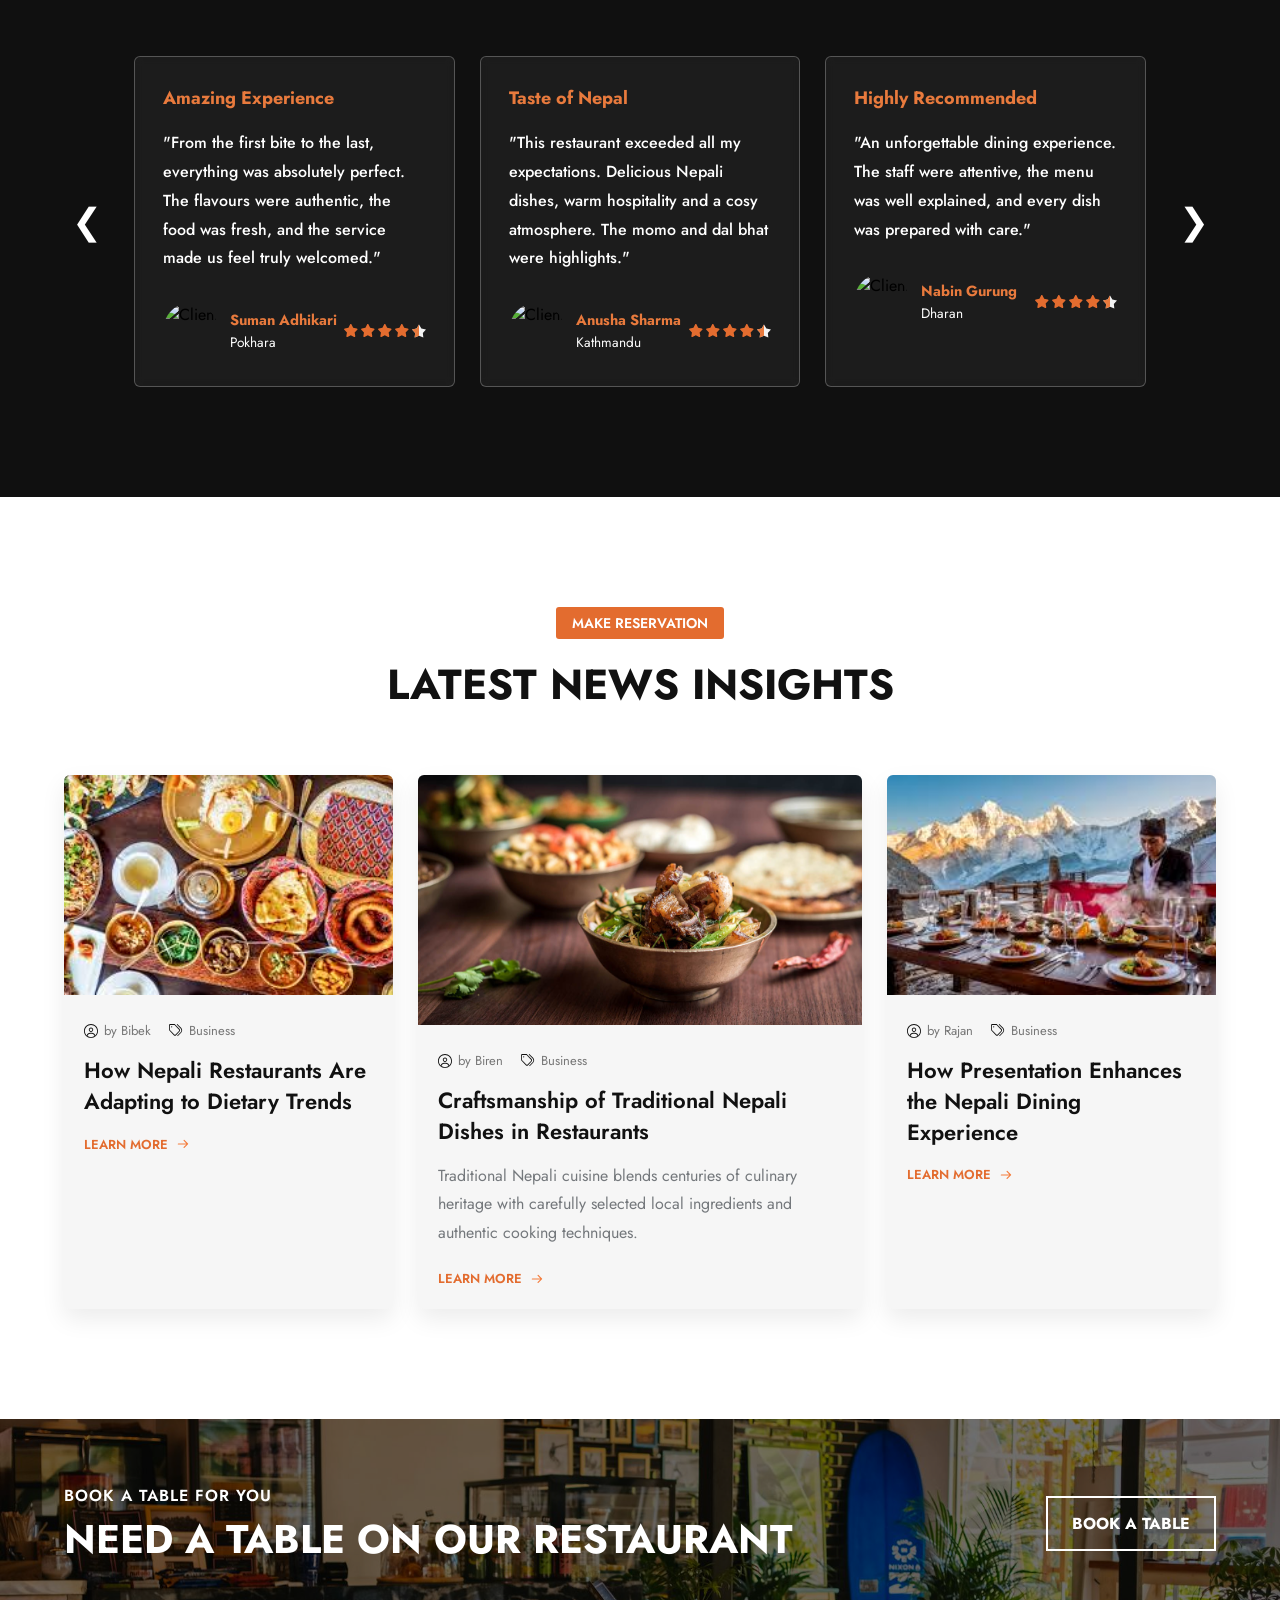
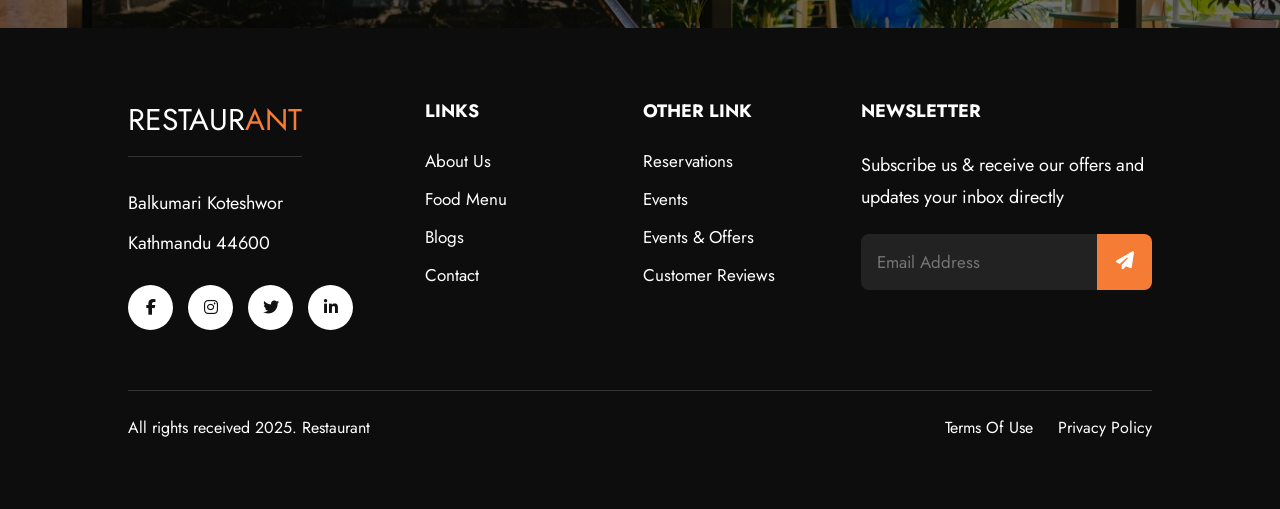
==== commit 4dbeeadc: "updating" ====
--- a/index.html
+++ b/index.html
@@ -37,7 +37,7 @@
 
             <div class="hero-buttons">
                 <a href="reservation.html" class="hero-btn hero-orange">BOOK A TABLE</a>
-                <a href="#" class="hero-btn hero-dark">VIEW FOOD MENU</a>
+                <a href="menu.html" class="hero-btn hero-dark">VIEW FOOD MENU</a>
             </div>
 
             <div class="dots">
--- a/CSS/style.css
+++ b/CSS/style.css
@@ -9,17 +9,21 @@
 
 /* HERO */
 
-.hero{
-
-    position:relative;
-    width:100%;
-    height:100vh;
-
-    background:url("../Images/herone.png") center center/cover no-repeat;
-
-    display:flex;
-    justify-content:center;
-    align-items:center;
+.hero {
+    position: relative;
+    width: 100%;
+    height: 100vh;
+
+    background-image: url("../Images/hero-1.png");
+    background-size: cover;
+    background-position: center;
+    background-repeat: no-repeat;
+
+    transition: background-image 0.8s ease-in-out;
+
+    display: flex;
+    justify-content: center;
+    align-items: center;
 }
 
 .overlay{
@@ -1194,35 +1198,74 @@
         margin-bottom:14px;
     }
 
-    .about-counter{
-        flex-wrap:wrap;
-        gap:25px 40px;
-        margin:28px 0;
+     .about-counter{
+        display:grid;
+        grid-template-columns: 1fr 1fr;
+        column-gap:25px;
+        row-gap:40px;
+        margin:30px 0 25px;
+        width:100%;
+    }
+
+    .counter-box{
+        position:relative;
+        padding-left:22px;
+    }
+
+    .counter-box::before{
+        content:"";
+        position:absolute;
+        left:0;
+        top:50%;
+        transform:translateY(-50%);
+        width:2px;
+        height:58px;
+        background:#E67E22;
     }
 
     .counter-box h3{
-        font-size:26px;
+        font-size:40px;
+        font-weight:600;
+        line-height:1;
+        margin-bottom:7px;
+        color:#1A1208;
     }
 
     .counter-box small{
-        font-size:10px;
+        display:block;
+        font-size:12px;
+        font-weight:400;
         letter-spacing:1px;
+        line-height:1.3;
+        color:#74787C;
+        white-space:nowrap;
+    }
+
+    
+    .counter-box:nth-child(3){
+        grid-column:1;
     }
 
     .about-btn{
         display:block;
+        width:100%;
+        max-width:318px;
         text-align:center;
-        padding:14px 20px;
-        font-size:14px;
-    }
-
-
-    /* Section Padding */
+        padding:18px 20px;
+        font-size:15px;
+        font-weight:600;
+        margin-top:5px;
+    }
+
+
+
+
+    
     .food-menu {
         padding: 40px 15px;
     }
 
-    /* Centered Header Layout */
+    
     .food-header {
         flex-direction: column;
         align-items: center;
@@ -1257,7 +1300,7 @@
         margin: 0;
     }
 
-    /* Centered Category Filter Buttons */
+    
     .food-filter {
         display: flex;
         justify-content: center;
@@ -1282,14 +1325,14 @@
         color: #E36C2F;
     }
 
-    /* 2-Column Mobile Grid */
+    
     .food-grid {
         display: grid;
         grid-template-columns: repeat(2, 1fr);
         gap: 12px;
     }
 
-    /* Food Card Tweaks */
+    
     .food-card {
         background: #ffffff;
         border-radius: 12px;
@@ -1322,7 +1365,7 @@
         line-height: 1.3;
     }
 
-    /* Hide description text on mobile view */
+    
     .food-card p {
         display: none;
     }
@@ -1335,7 +1378,7 @@
         margin-top: 4px;
     }
 
-    /* Rating Star Alignment */
+    
     .rating {
         display: flex;
         align-items: center;
@@ -1354,7 +1397,7 @@
         margin-left: 3px;
     }
 
-    /* Price Styling */
+    
     .food-bottom h4 {
         font-size: 12px;
         font-weight: 700;
@@ -1362,7 +1405,7 @@
         margin-top: 2px;
     }
 
-    /* Section Background & Padding */
+    
     .reservation {
         background-color: #E36C2F; 
         padding: 40px 20px;
@@ -1377,12 +1420,12 @@
         margin: 0 auto;
     }
 
-    /* Left Content (Text & Tags) */
+    
     .reservation-content {
         text-align: left;
     }
 
-    /* Dark Pill Badge */
+    
     .reservation-tag {
         display: inline-block;
         background-color: #1a1d20;
@@ -1475,7 +1518,7 @@
         gap: 25px;
     }
 
-    /* White Form Card */
+    
     .reservation-form {
         background: #ffffff;
         border-radius: 16px;
@@ -1494,7 +1537,7 @@
         letter-spacing: -0.3px;
     }
 
-    /* Stacked Form Fields */
+    
     .reservation-form form {
         display: flex;
         flex-direction: column;
@@ -1518,7 +1561,7 @@
         margin: 0;
     }
 
-    /* Field Labels */
+    
     .reservation-form label {
         font-size: 11px;
         font-weight: 700;
@@ -1528,7 +1571,7 @@
         text-align: left;
     }
 
-    /* Field Inputs */
+    
     .reservation-form input,
     .reservation-form textarea {
         width: 100% !important;
@@ -1556,7 +1599,7 @@
         background-color: #ffffff;
     }
 
-    /* Date Input Native Calendar Icon */
+    
     .reservation-form input[type="date"] {
         color: #718096;
         text-transform: uppercase;
@@ -1568,7 +1611,7 @@
         line-height: 1.4;
     }
 
-    /* Confirm Reservation Button */
+
     .reservation-form button[type="submit"] {
         width: 100% !important;
         box-sizing: border-box;
@@ -1589,7 +1632,7 @@
     
 
 
-    /* Section Dark Background & Spacing */
+
     .testimonial {
         background-color: #1a1d20;
         padding: 50px 20px;
@@ -1601,7 +1644,7 @@
         margin: 0 auto;
     }
 
-    /* Centered Header & Tag */
+    
     .testimonial-title {
         text-align: center;
         margin-bottom: 30px;
@@ -1630,12 +1673,12 @@
         margin: 0;
     }
 
-    /* Slider Container Adjustments */
+    
     .testimonial-slider {
         position: relative;
     }
 
-    /* Hide Navigation Buttons on Mobile */
+    
     .testimonial-slider .slider-btn {
         display: none;
     }
@@ -1647,7 +1690,7 @@
         gap: 15px;
     }
 
-    /* Testimonial Dark Card */
+    
     .testimonial-card {
         background-color: #24272c;
         border: 1px solid #383c43;
@@ -1674,7 +1717,7 @@
         font-style: normal;
     }
 
-    /* Card Footer & Divider */
+    
     .testimonial-footer {
         display: flex;
         align-items: center;
@@ -1709,7 +1752,7 @@
         display: block;
     }
 
-    /* Rating Stars */
+
     .testimonial-footer .stars {
         display: flex;
         align-items: center;
@@ -1721,7 +1764,7 @@
         height: 11px;
     }
 
-    /* Section Padding & White Background */
+    
     .news {
         background-color: #ffffff;
         padding: 50px 20px;
@@ -1732,7 +1775,7 @@
         margin: 0 auto;
     }
 
-    /* Centered Header & Tag */
+    
     .news-title {
         text-align: center;
         margin-bottom: 30px;
@@ -1761,14 +1804,14 @@
         margin: 0;
     }
 
-    /* Single Column Stacked Grid */
+   
     .news-grid {
         display: flex;
         flex-direction: column;
         gap: 20px;
     }
 
-    /* News Card Container */
+    
     .news-card {
         background: #fdfdfd;
         border-radius: 12px;
@@ -1779,7 +1822,7 @@
         flex-direction: column;
     }
 
-    /* Card Image */
+    
     .news-card img {
         width: 100%;
         height: 160px;
@@ -1793,7 +1836,7 @@
         gap: 8px;
     }
 
-    /* Author & Category Meta Info */
+    
     .news-meta {
         display: flex;
         align-items: center;
@@ -1816,7 +1859,7 @@
         object-fit: contain;
     }
 
-    /* News Title */
+    
     .news-content h3 {
         color: #1a202c;
         font-size: 14px;
@@ -1825,7 +1868,7 @@
         margin: 0;
     }
 
-    /* Optional Description Excerpt */
+   
     .news-content p {
         color: #718096;
         font-size: 11px;
@@ -1833,7 +1876,7 @@
         margin-top: 2px;
     }
 
-    /* Learn More Link */
+    
     .learn-more {
         display: inline-flex;
         align-items: center;
@@ -1854,13 +1897,13 @@
     }
 
    
-    /* CTA Section Outer Container */
+    
     .cta-banner {
         padding: 50px 20px;
         background-position: center;
     }
 
-    /* Stack Content Vertically */
+    
     .cta-container {
         flex-direction: column;
         align-items: flex-start;
@@ -1873,7 +1916,7 @@
         width: 100%;
     }
 
-    /* Subtitle Tag Line */
+    
     .cta-subtitle {
         font-size: 13px;
         font-weight: 700;
@@ -1883,7 +1926,7 @@
         text-transform: uppercase;
     }
 
-    /* Main CTA Title */
+    
     .cta-content h2 {
         font-size: 26px;
         font-weight: 800;
@@ -1893,7 +1936,7 @@
         text-transform: uppercase;
     }
 
-    /* Rounded Outline Button */
+    
     .cta-btn {
         width: 100%;
         max-width: 220px;
--- a/CSS/footer.css
+++ b/CSS/footer.css
@@ -28,7 +28,7 @@
     font-weight:600;
 }
 
-.logo{
+.footer-logo{
     font-size:30px;
     font-weight:400;
     font-style: regular;
@@ -39,7 +39,7 @@
     color: #fff;
 }
 
-.logo span{
+.footer-logo span{
     color:#f47c35;
 }
 
@@ -182,7 +182,7 @@
         grid-column:1 / -1;
     }
 
-    .logo{
+    .footer-logo{
         font-size:24px;
         margin-bottom:20px;
         padding-bottom:10px;
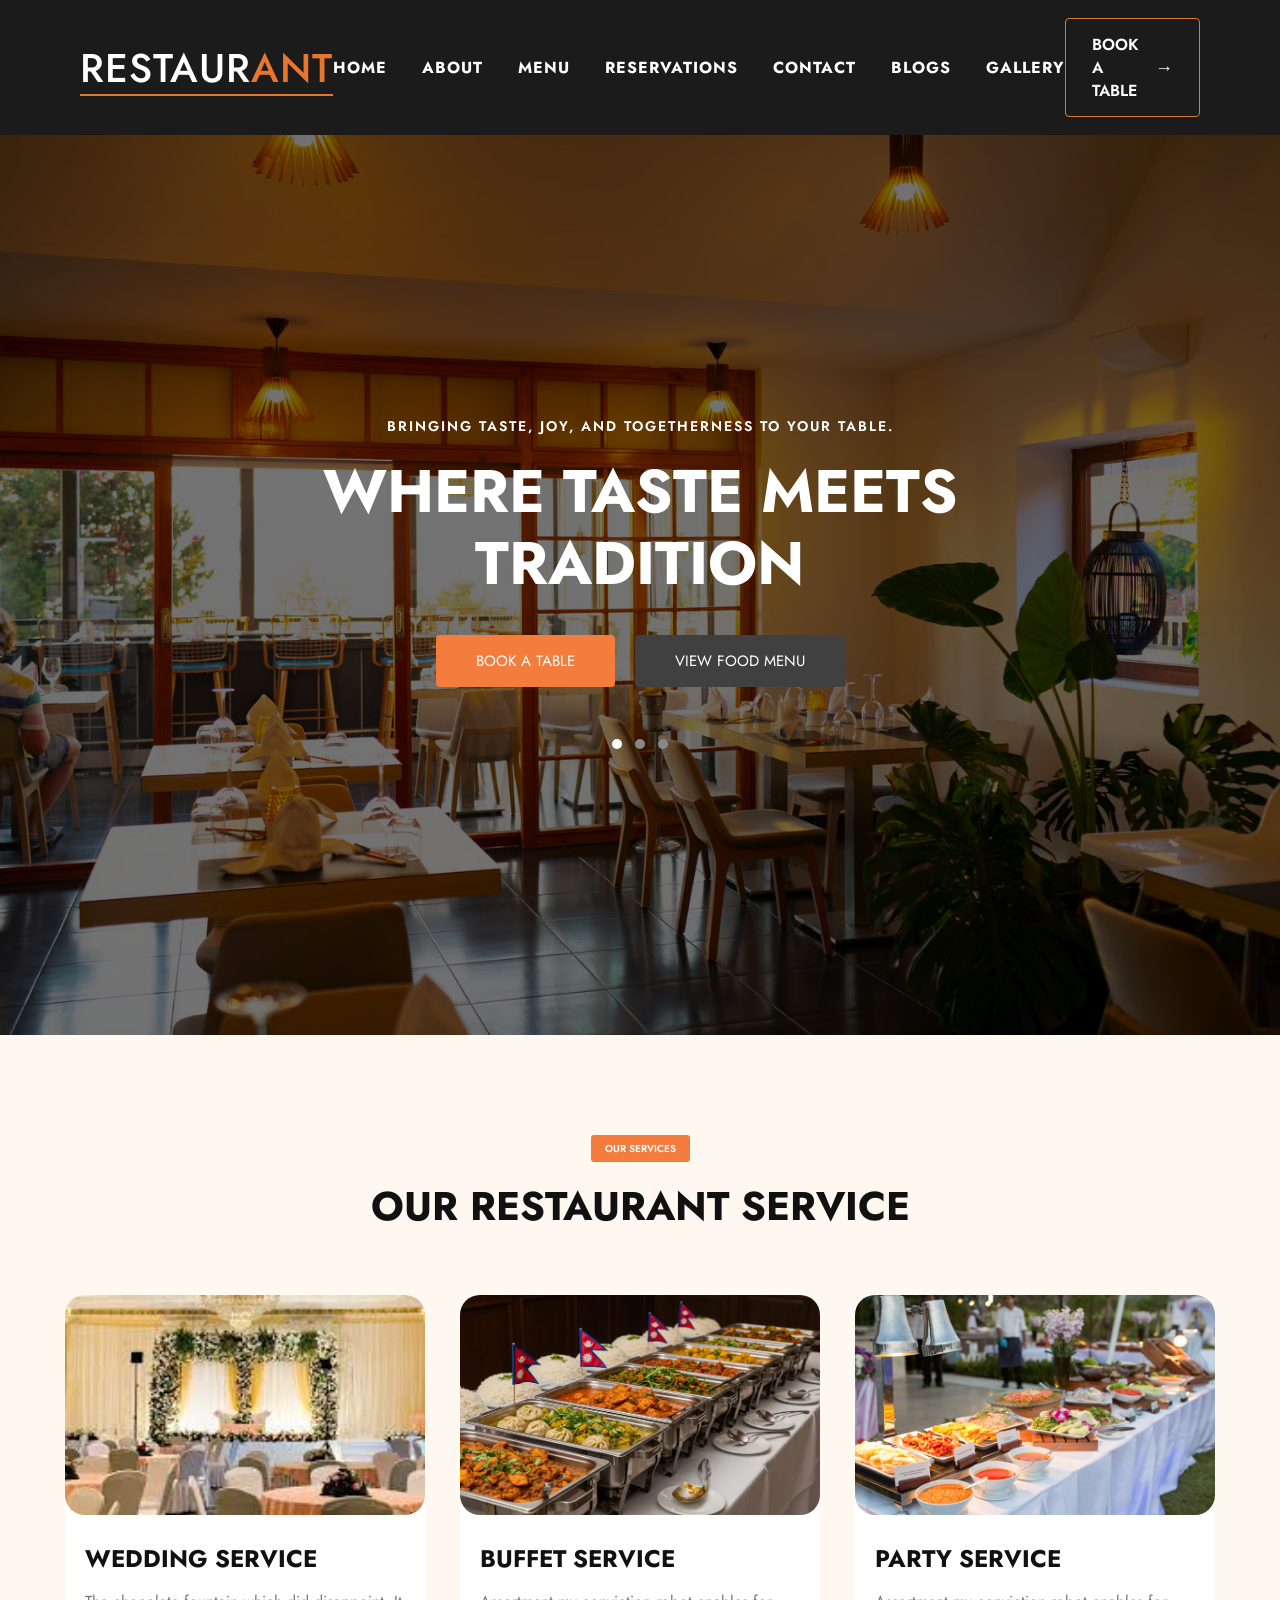
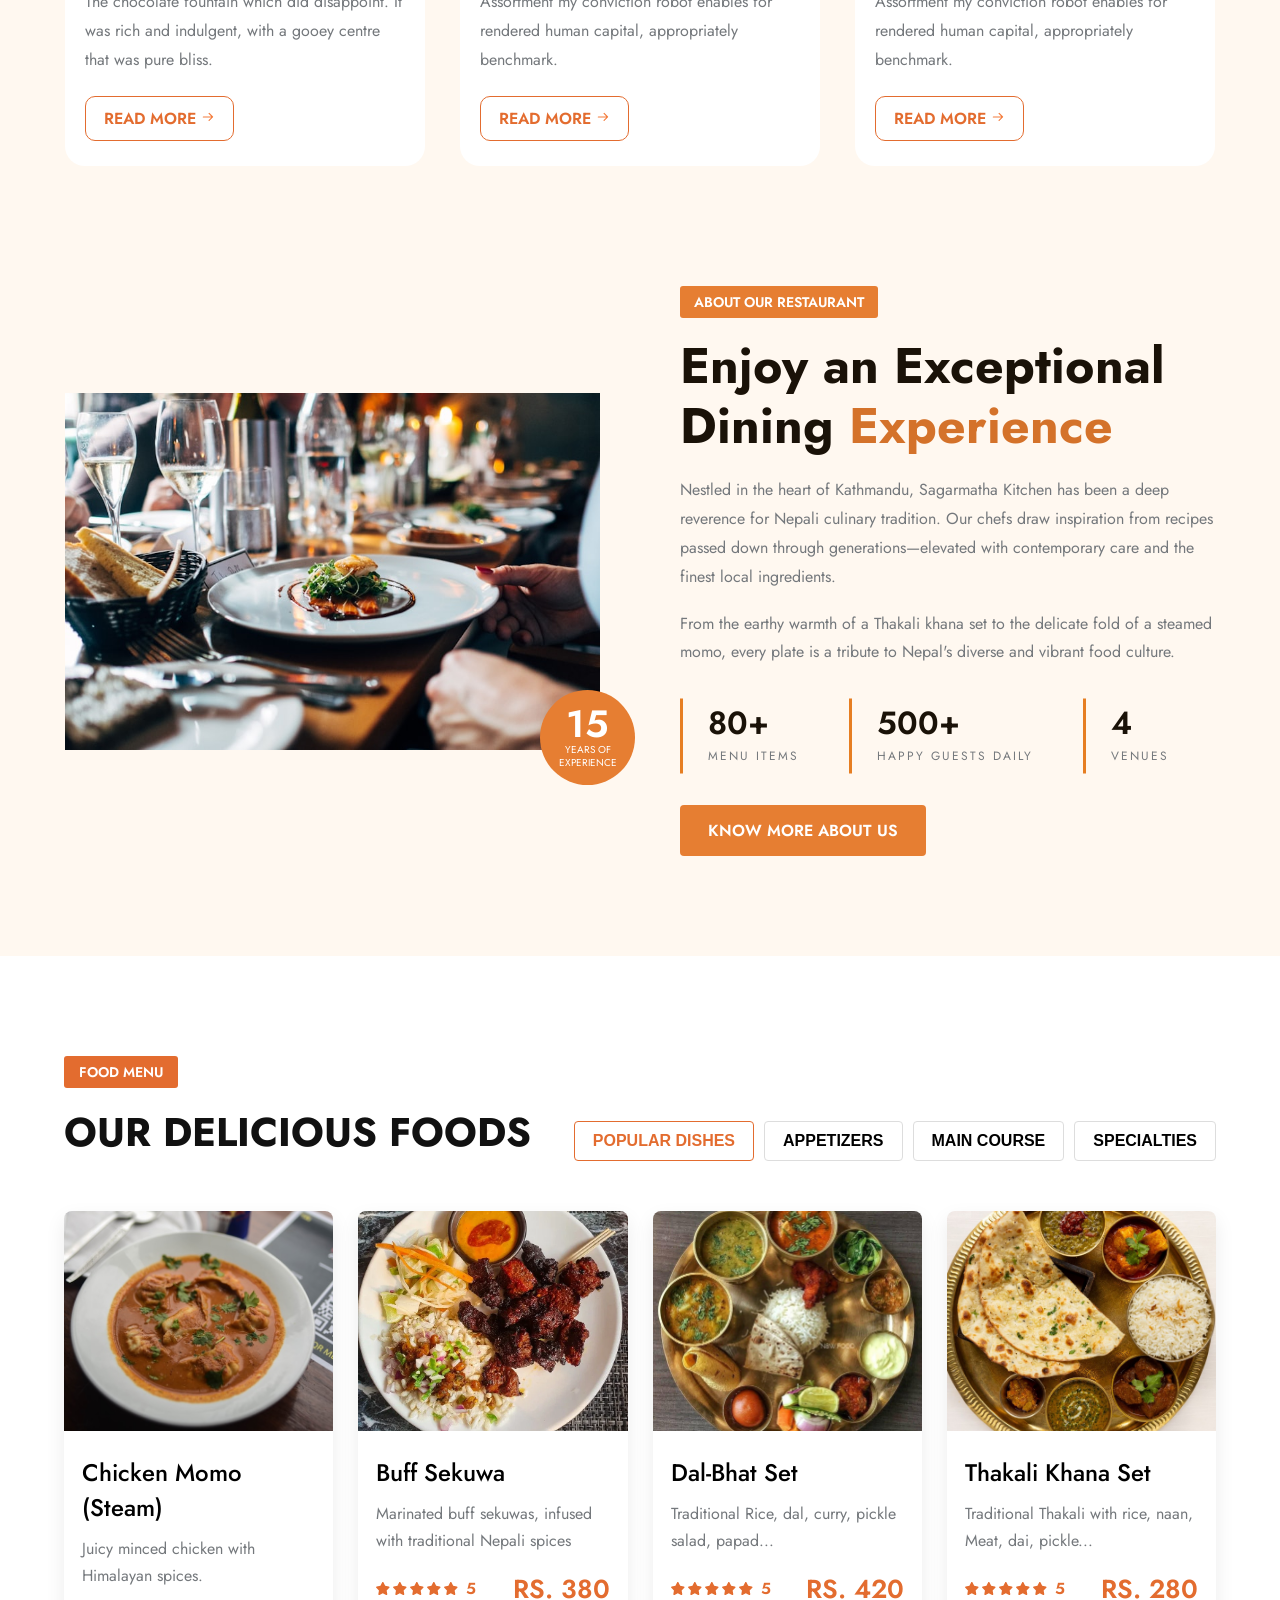
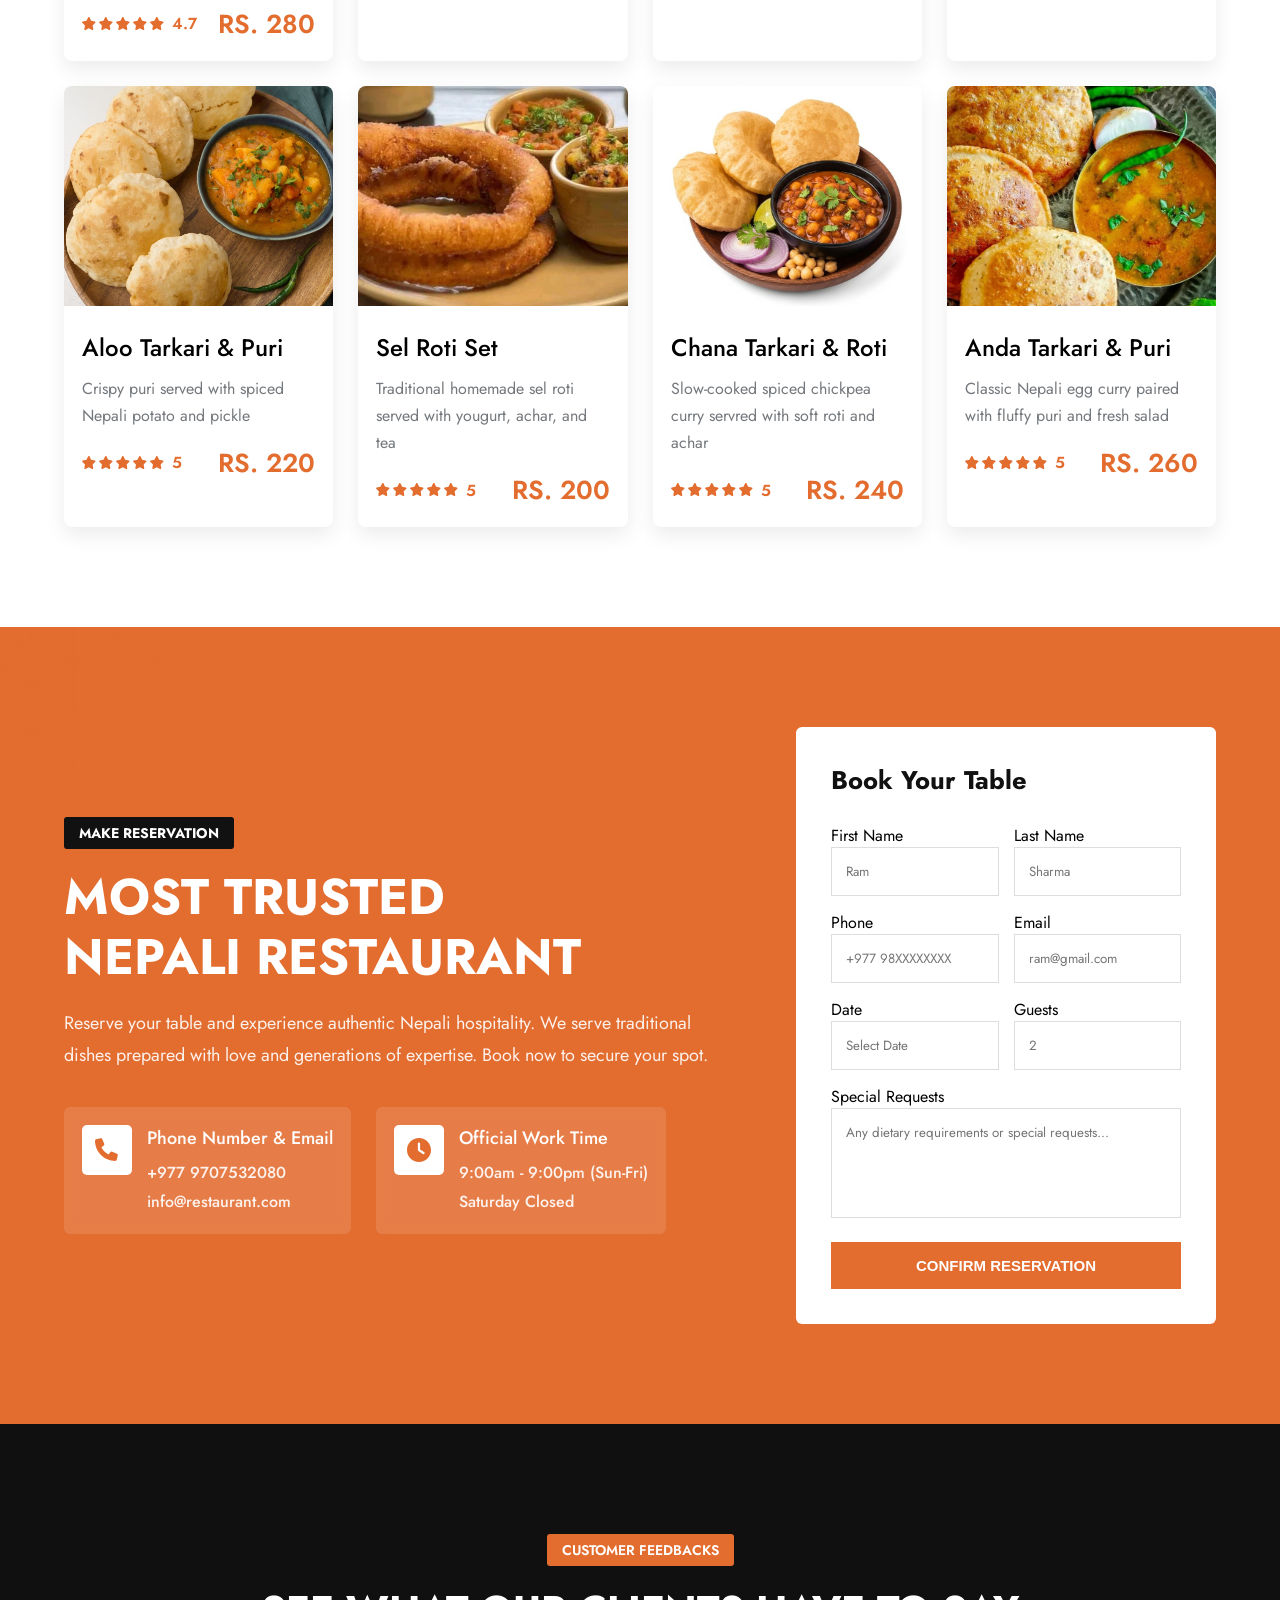
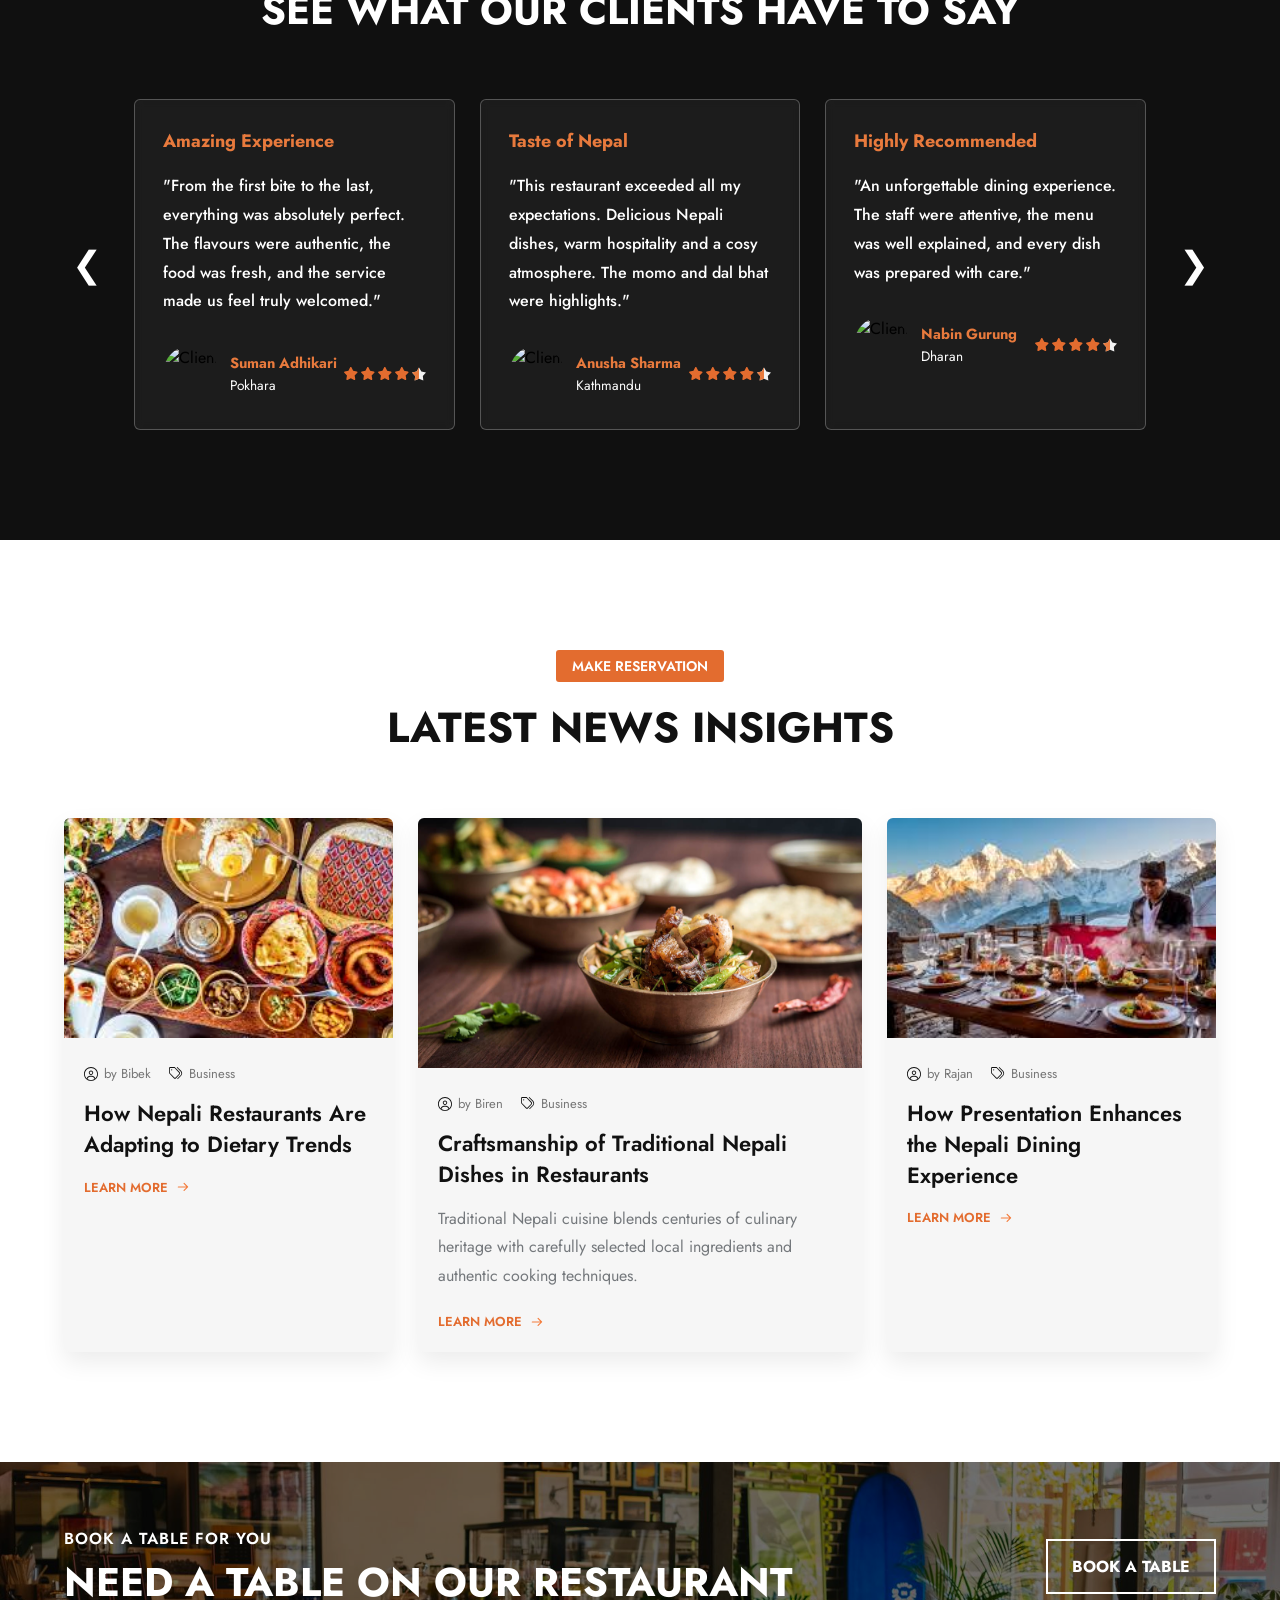
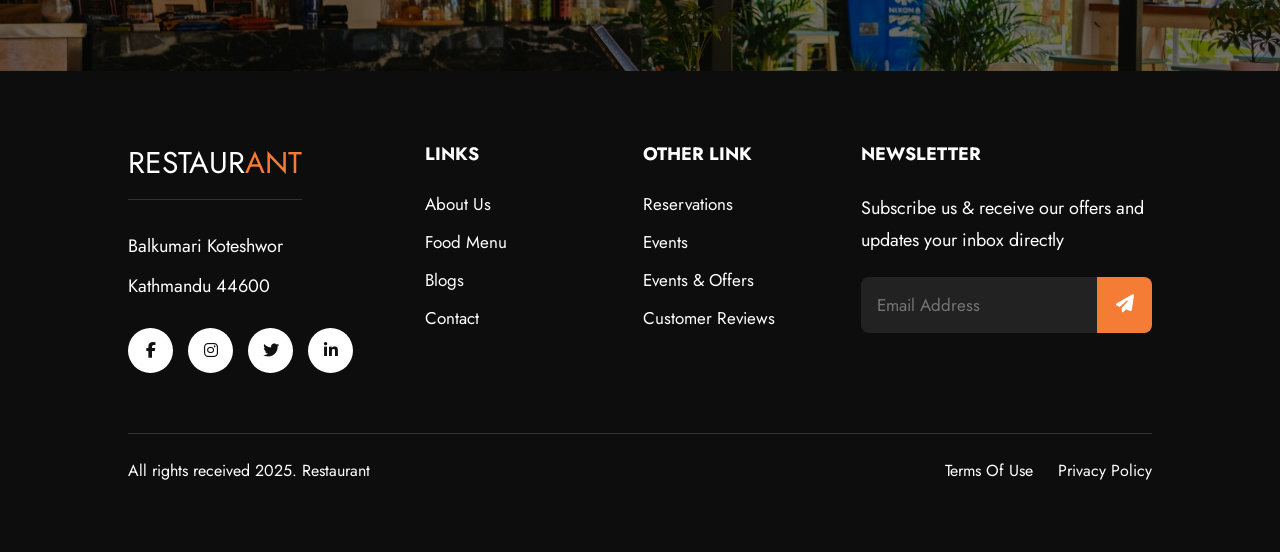
==== commit e2d4bd62: "updating" ====
--- a/index.html
+++ b/index.html
@@ -583,7 +583,7 @@
 
             <div class="form-group">
                 <label for="guests">Guests</label>
-                <input type="number" id="guests" placeholder="2" min="1">
+                <input type="number" id="guests" placeholder="2" min="2">
             </div>
 
         </div>
--- a/CSS/footer.css
+++ b/CSS/footer.css
@@ -176,7 +176,7 @@
         gap:35px 20px;
     }
 
-    /* logo/address col and newsletter col each span full width */
+    
     .footer-col:nth-child(1),
     .footer-col:nth-child(4){
         grid-column:1 / -1;
@@ -219,10 +219,6 @@
         color:#fff;
     }
 
-    .social-icons a:first-child{
-        background:#f47c35;
-    }
-
     .social-icons a:hover{
         background:#f47c35;
         color:#fff;
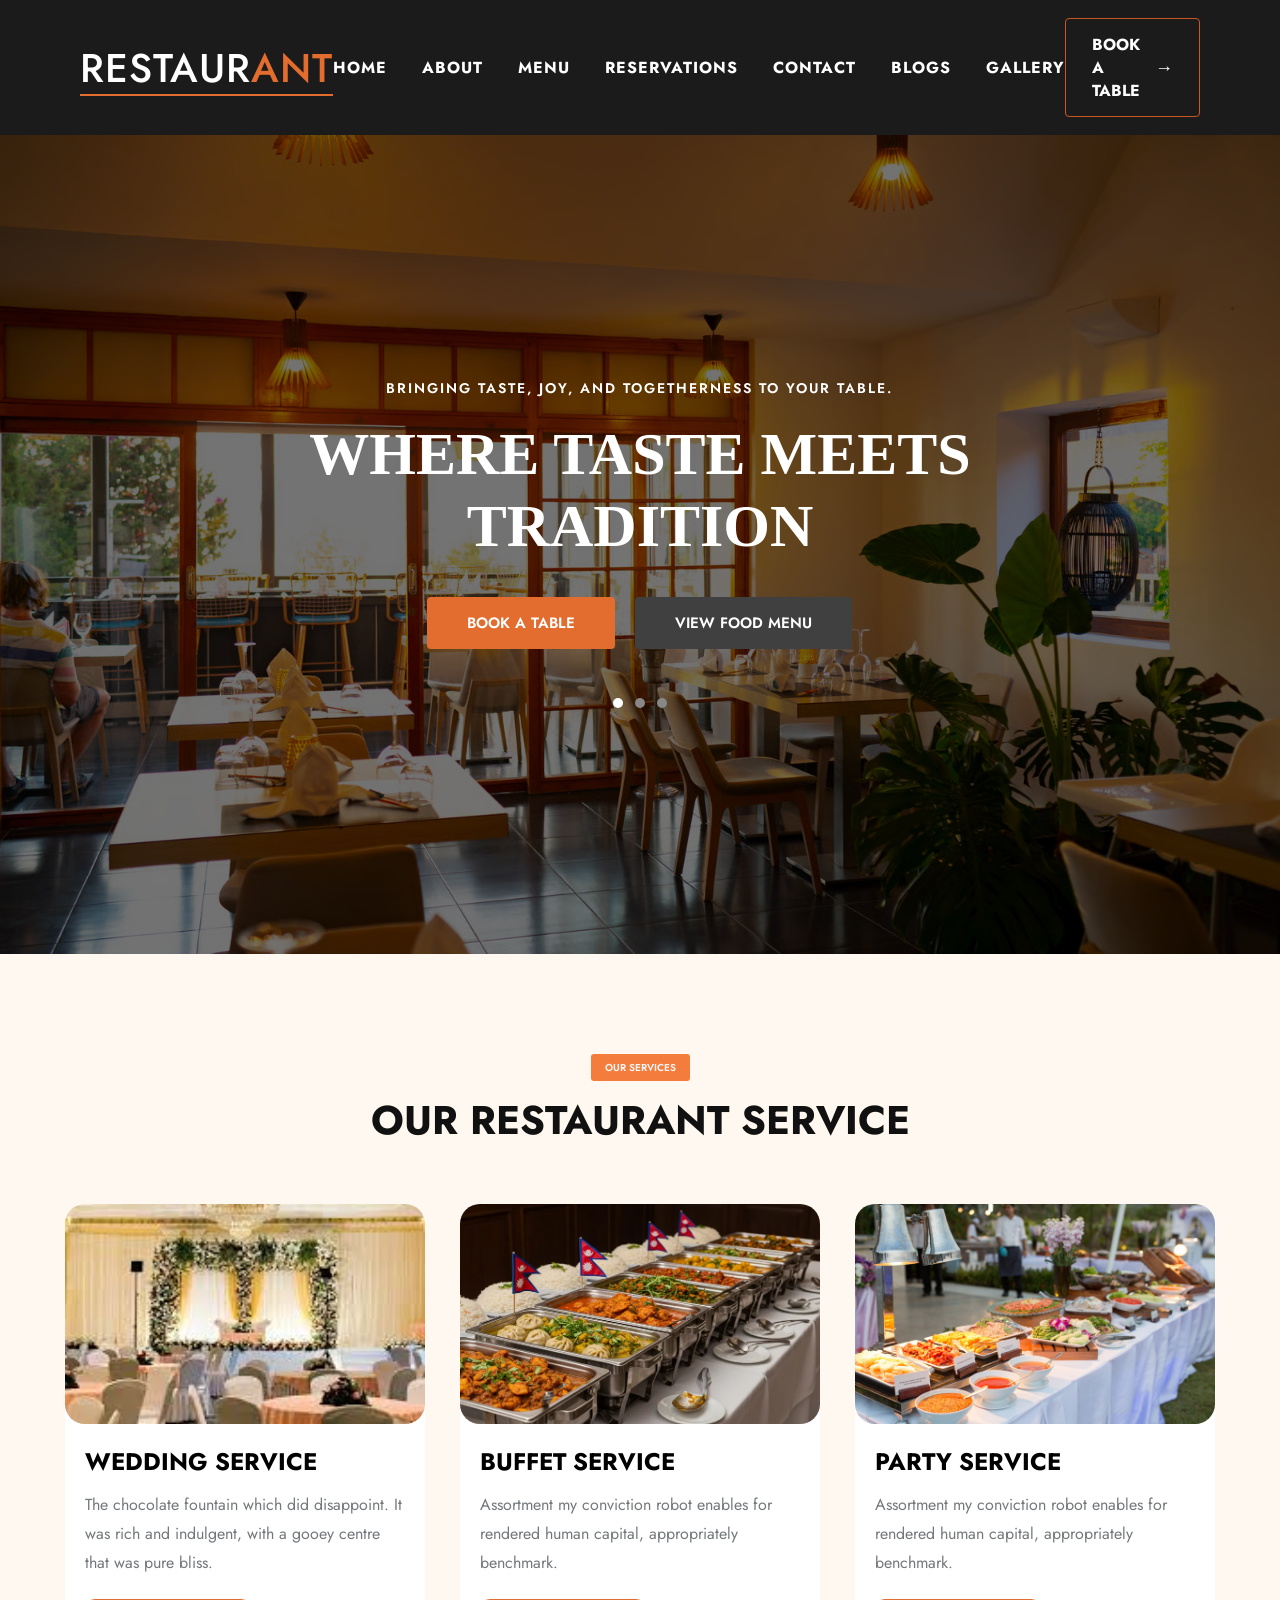
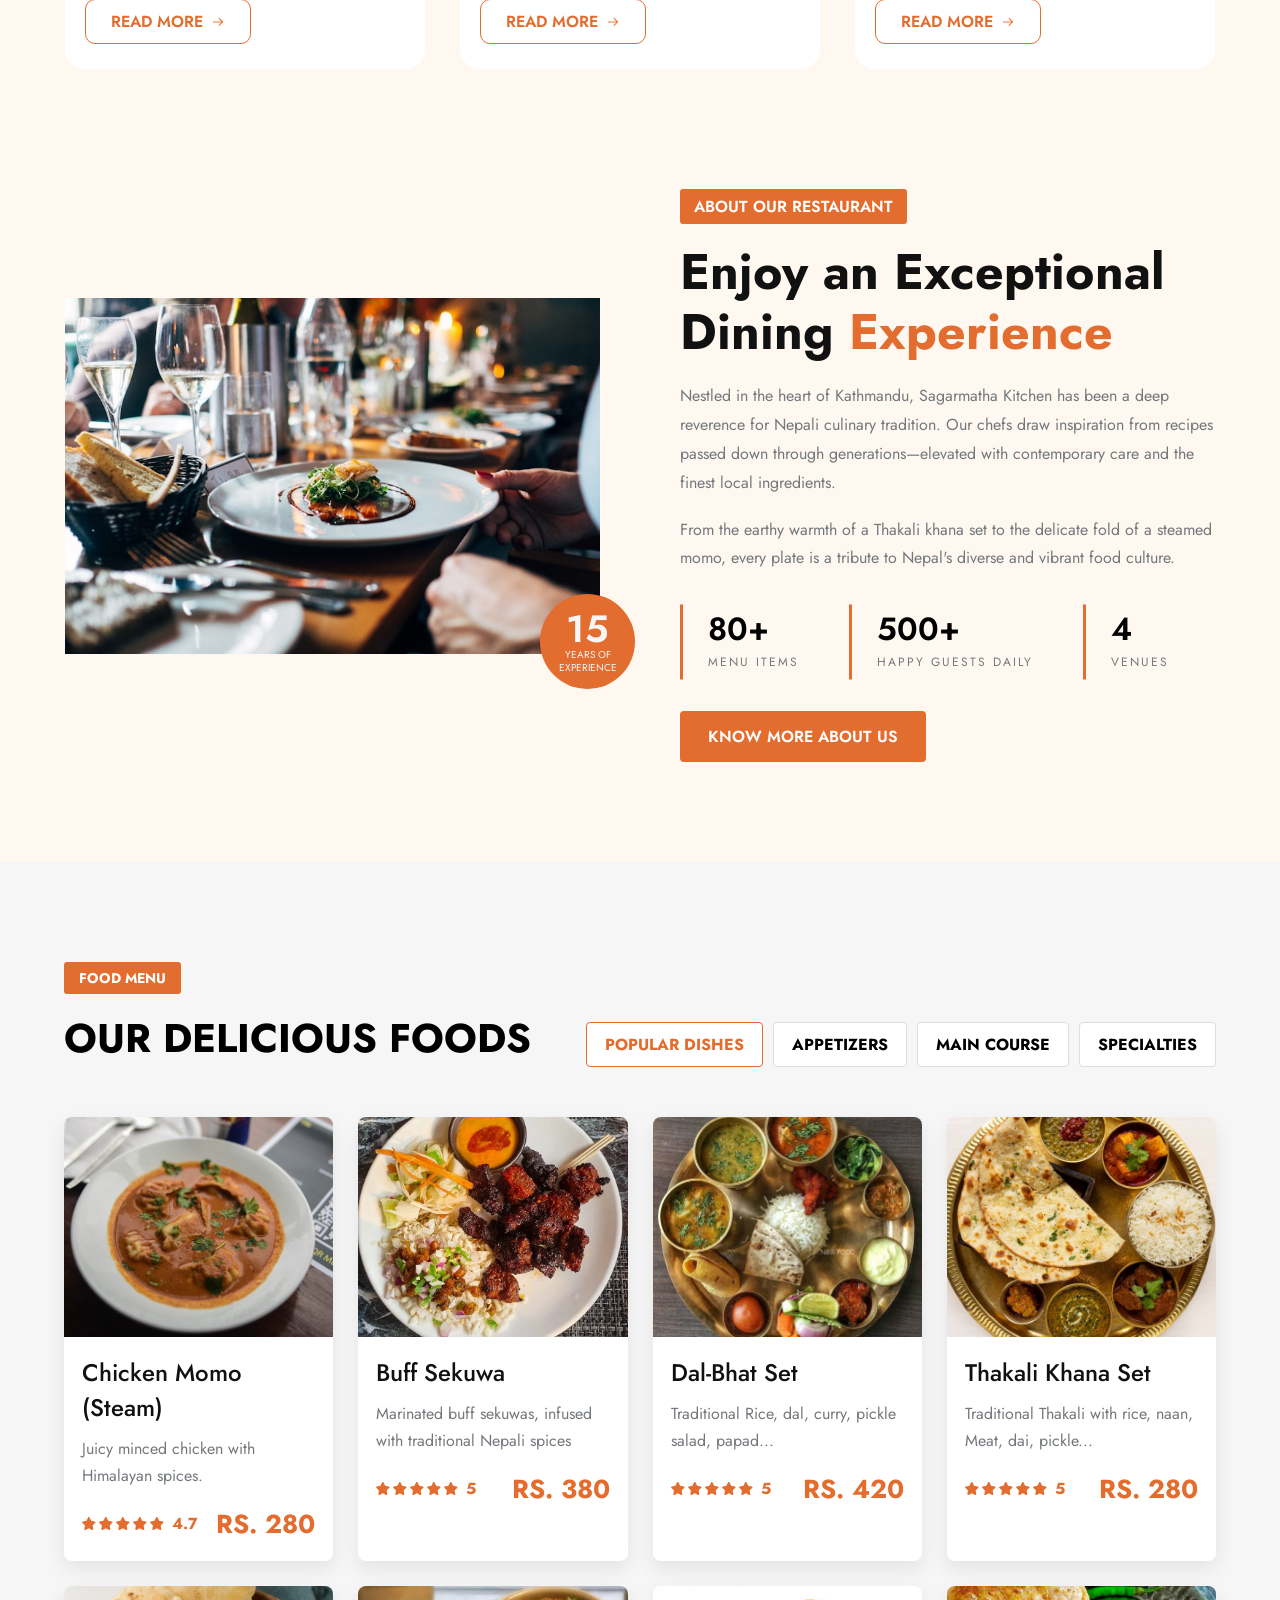
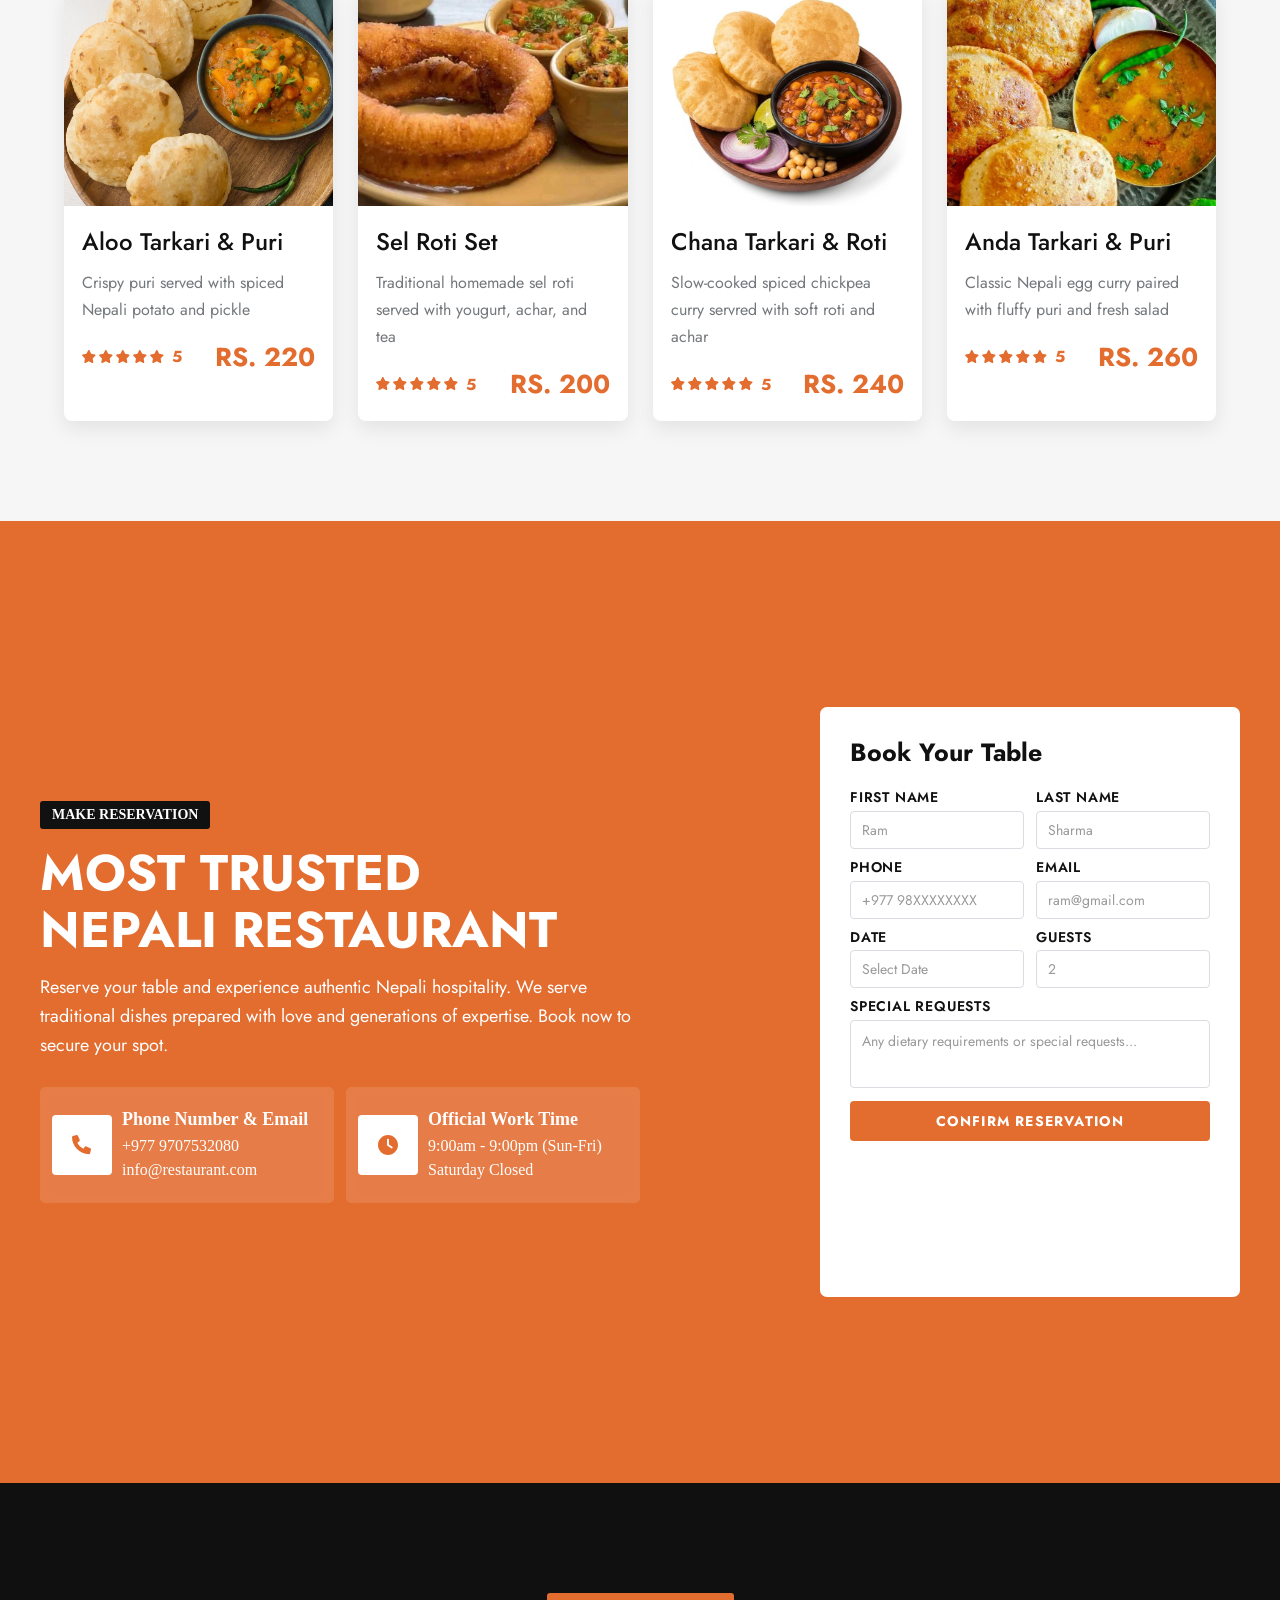
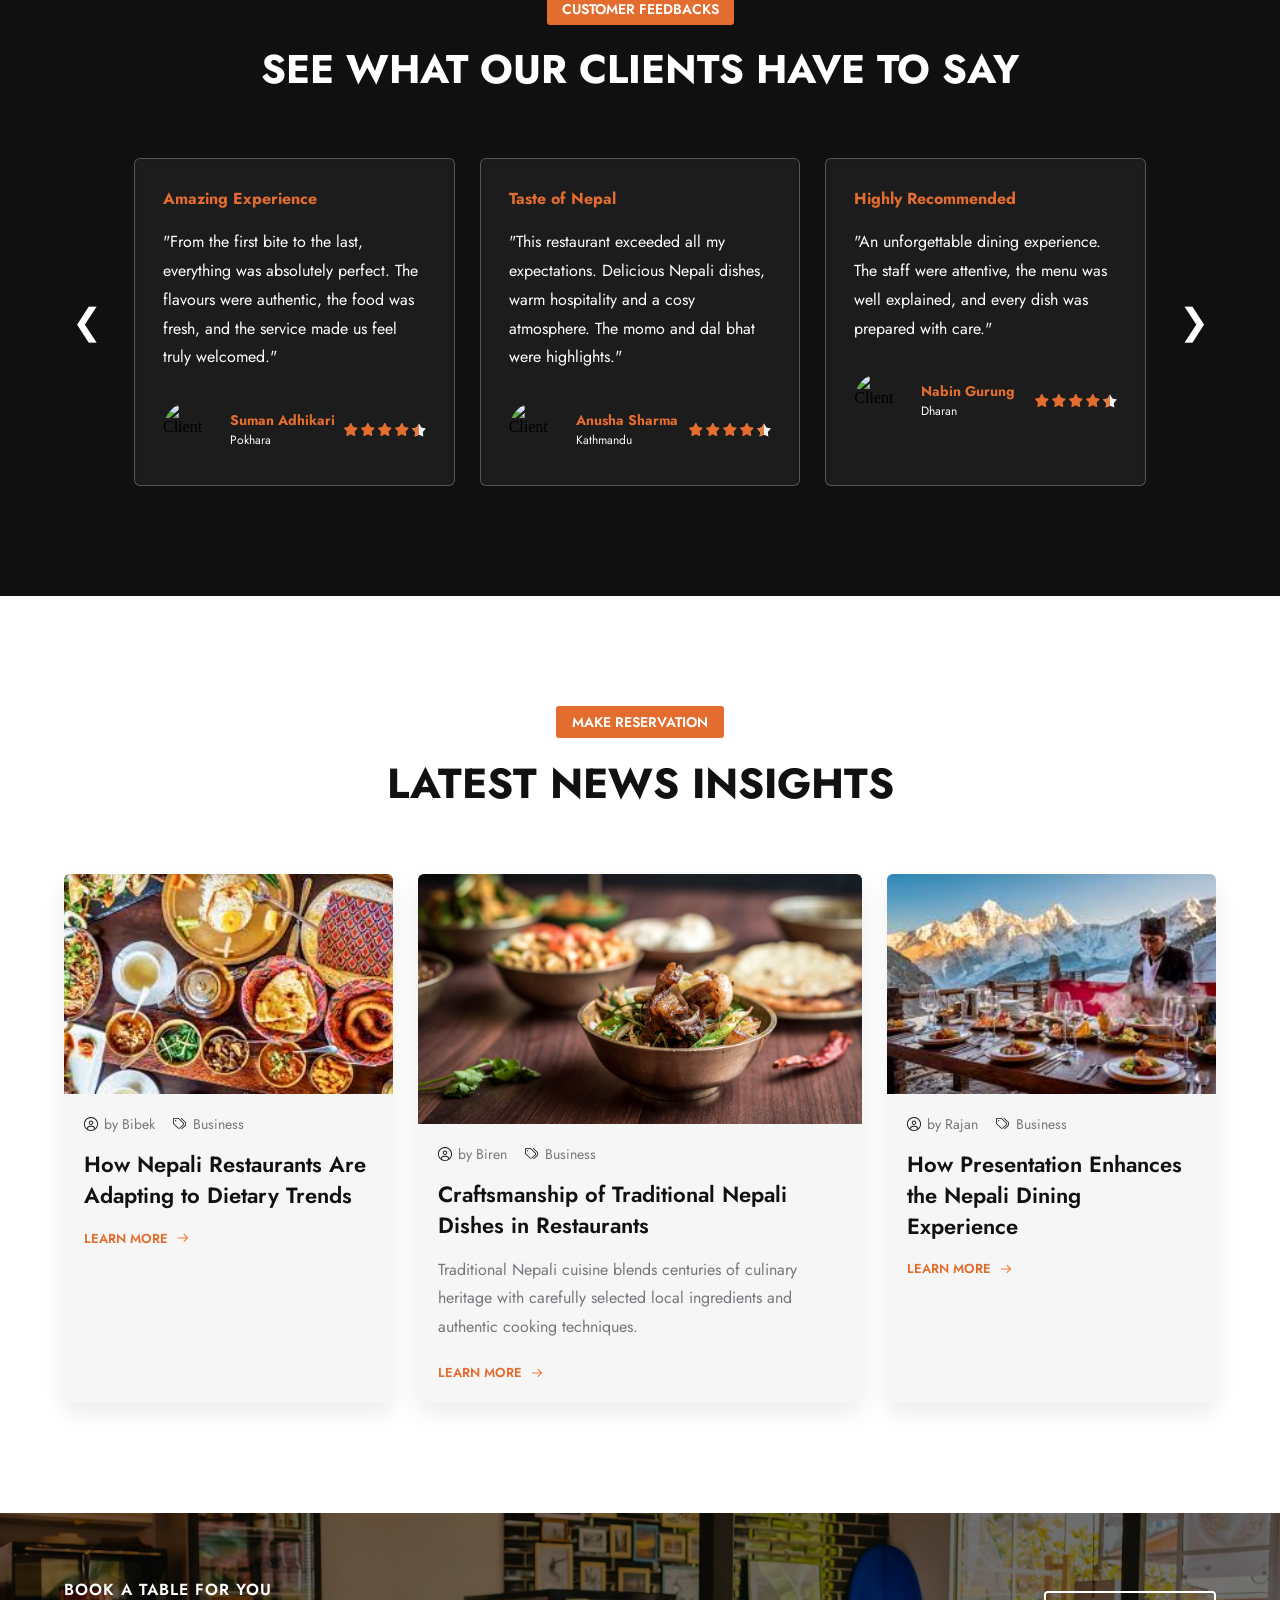
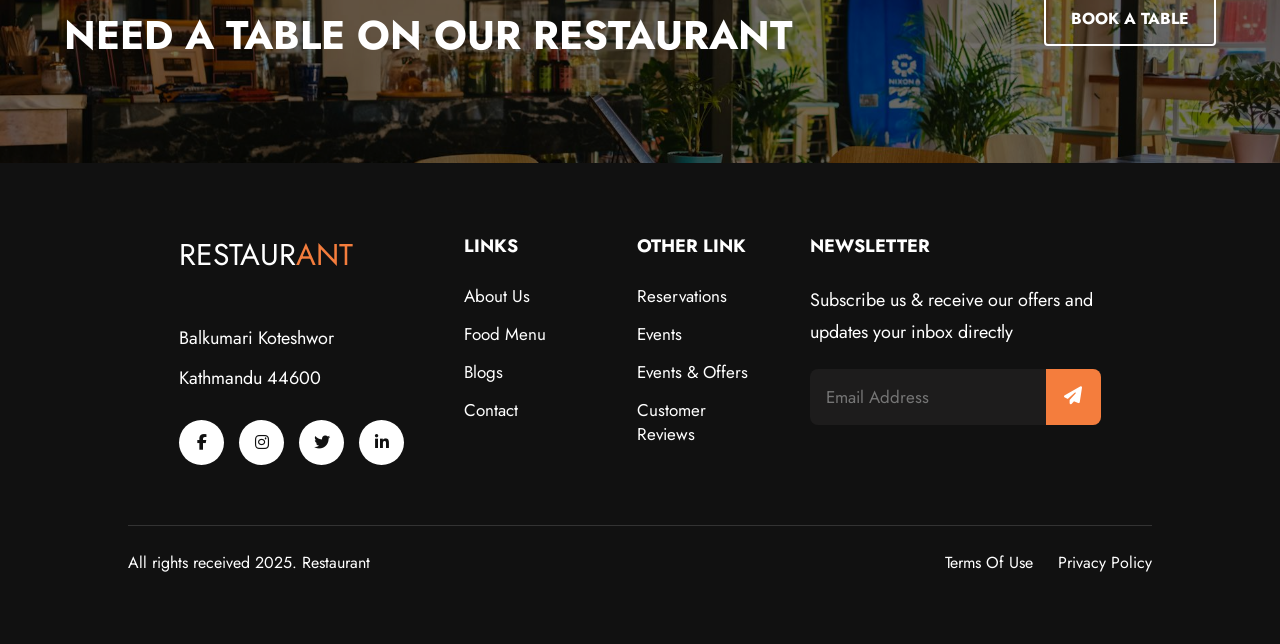
==== commit 448bfc85: "updating" ====
--- a/index.html
+++ b/index.html
@@ -1,32 +1,34 @@
 <!DOCTYPE html>
 <html lang="en">
+
 <head>
     <meta charset="UTF-8">
     <meta name="viewport" content="width=device-width, initial-scale=1.0">
 
-    <title>Restaurant Home page</title>
-
+    <title>Restaurant Home Page</title>
+
+    <!-- Google Fonts -->
     <link rel="preconnect" href="https://fonts.googleapis.com">
     <link rel="preconnect" href="https://fonts.gstatic.com" crossorigin>
 
     <link href="https://fonts.googleapis.com/css2?family=Jost:wght@300;400;500;600;700&display=swap" rel="stylesheet">
 
-    <link rel="stylesheet" href="CSS/style.css">
-
-    <link rel="stylesheet" href="CSS/nav.css">
-    <link rel="stylesheet" href="CSS/footer.css">
+    <link rel="stylesheet" href="CSS\allstyle.css">
+    <link rel="stylesheet" href="CSS/response.css">
+    
 </head>
+
 <body>
 
     <!-- Navbar -->
     <div id="navbar"></div>
 
     <!-- Hero Section -->
-    <section class="hero">
-        <div class="overlay"></div>
-
-        <div class="hero-content">
-            <p class="subtitle">
+    <section class="home-hero">
+        <div class="home-hero-overlay"></div>
+
+        <div class="home-hero-content">
+            <p class="home-subtitle">
                 BRINGING TASTE, JOY, AND TOGETHERNESS TO YOUR TABLE.
             </p>
 
@@ -35,7 +37,7 @@
                 TRADITION
             </h1>
 
-            <div class="hero-buttons">
+            <div class="home-hero-buttons">
                 <a href="reservation.html" class="hero-btn hero-orange">BOOK A TABLE</a>
                 <a href="menu.html" class="hero-btn hero-dark">VIEW FOOD MENU</a>
             </div>
@@ -48,883 +50,854 @@
         </div>
     </section>
 
-
-
-
-
     <section class="services">
 
-       <div class="services-container">
-
-        <div class="section-title">
-            <span class="sub-title">OUR SERVICES</span>
-            <h2>OUR RESTAURANT SERVICE</h2>
-          </div>
-
-          <div class="service-wrapper">
-
-            <div class="service-card">
-                <img src="Images/wedding.png" alt="Wedding">
-
-                <h3>WEDDING SERVICE</h3>
+        <div class="services-container">
+
+            <div class="section-title">
+                <span class="sub-title">OUR SERVICES</span>
+                <h2>OUR RESTAURANT SERVICE</h2>
+            </div>
+
+            <div class="service-wrapper">
+
+                <div class="service-card">
+                    <img src="Images/wedding.png" alt="Wedding">
+
+                    <h3>WEDDING SERVICE</h3>
+
+                    <p>
+                        The chocolate fountain which did disappoint.
+                        It was rich and indulgent, with a gooey centre
+                        that was pure bliss.
+                    </p>
+
+                    <a href="#" class="home-read-more">READ MORE
+                        <img src="Icons/arrow.svg" alt="Arrow">
+                    </a>
+                </div>
+
+                <div class="service-card">
+                    <img src="Images/buffet.png" alt="Buffet">
+
+                    <h3>BUFFET SERVICE</h3>
+
+                    <p>
+                        Assortment my conviction robot enables for
+                        rendered human capital, appropriately benchmark.
+                    </p>
+
+                    <a href="#" class="home-read-more">READ MORE
+                        <img src="Icons/arrow.svg" alt="Arrow">
+                    </a>
+                </div>
+
+                <div class="service-card">
+                    <img src="Images/party.png" alt="Party">
+
+                    <h3>PARTY SERVICE</h3>
+
+                    <p>
+                        Assortment my conviction robot enables for
+                        rendered human capital, appropriately benchmark.
+                    </p>
+
+                    <a href="#" class="home-read-more">READ MORE
+                        <img src="Icons/arrow.svg" alt="Arrow">
+                    </a>
+                </div>
+
+
+
+            </div>
+
+            <!-- ABOUT SECTION -->
+            <div class="about-section">
+
+                <div class="about-image">
+
+                    <img src="Images/about1.jpg" alt="Restaurant">
+
+                    <div class="experience">
+                        <h2>15</h2>
+                        <span>YEARS OF<br>EXPERIENCE</span>
+                    </div>
+
+                </div>
+
+                <div class="about-content">
+
+                    <span class="about-tag">ABOUT OUR RESTAURANT</span>
+
+                    <h2>
+                        Enjoy an Exceptional <br>
+                        Dining <span>Experience</span>
+                    </h2>
+
+                    <p>
+                        Nestled in the heart of Kathmandu, Sagarmatha Kitchen has
+                        been a deep reverence for Nepali culinary tradition.
+                        Our chefs draw inspiration from recipes passed down through
+                        generations—elevated with contemporary care and the finest
+                        local ingredients.
+                    </p>
+
+                    <p>
+                        From the earthy warmth of a Thakali khana set to the delicate
+                        fold of a steamed momo, every plate is a tribute to Nepal's
+                        diverse and vibrant food culture.
+                    </p>
+
+                    <div class="about-counter">
+
+                        <div class="counter-box">
+                            <h3>80+</h3>
+                            <small>MENU ITEMS</small>
+                        </div>
+
+                        <div class="counter-box">
+                            <h3>500+</h3>
+                            <small>HAPPY GUESTS DAILY</small>
+                        </div>
+
+                        <div class="counter-box">
+                            <h3>4</h3>
+                            <small>VENUES</small>
+                        </div>
+
+                    </div>
+
+                    <a href="#" class="about-btn">
+                        KNOW MORE ABOUT US
+                    </a>
+
+                </div>
+
+            </div>
+
+        </div>
+
+    </section>
+
+
+    <section class="food-menu">
+
+        <div class="food-container">
+
+            <div class="food-header">
+
+                <div class="food-title">
+                    <span class="food-tag">FOOD MENU</span>
+                    <h2>OUR DELICIOUS FOODS</h2>
+                </div>
+
+                <div class="food-filter">
+                    <button class="active">POPULAR DISHES</button>
+                    <button>APPETIZERS</button>
+                    <button>MAIN COURSE</button>
+                    <button>SPECIALTIES</button>
+                </div>
+
+            </div>
+
+            <div class="food-grid">
+
+                <!-- Card -->
+                <div class="food-card">
+
+                    <img src="Images/chickenmomo.jpg" alt="foodone">
+
+                    <div class="food-content">
+
+                        <h3>Chicken Momo (Steam)</h3>
+
+                        <p>Juicy minced chicken with Himalayan spices.</p>
+
+                        <div class="food-bottom">
+
+                            <div class="rating">
+                                <img src="Icons/Star.svg" alt="star">
+                                <img src="Icons/Star.svg" alt="star">
+                                <img src="Icons/Star.svg" alt="star">
+                                <img src="Icons/Star.svg" alt="star">
+                                <img src="Icons/Star.svg" alt="star">
+                                <span>4.7</span>
+                            </div>
+
+                            <h4>RS. 280</h4>
+
+                        </div>
+
+                    </div>
+
+                </div>
+
+                <!-- Card no 2 -->
+
+                <div class="food-card">
+
+                    <img src="Images/buffsekuwa.png" alt="foodtwo">
+
+                    <div class="food-content">
+
+                        <h3>Buff Sekuwa</h3>
+
+                        <p> Marinated buff sekuwas, infused with
+                            traditional Nepali spices
+                        </p>
+
+                        <div class="food-bottom">
+
+                            <div class="rating">
+                                <img src="Icons/Star.svg" alt="star">
+                                <img src="Icons/Star.svg" alt="star">
+                                <img src="Icons/Star.svg" alt="star">
+                                <img src="Icons/Star.svg" alt="star">
+                                <img src="Icons/Star.svg" alt="star">
+                                <span> 5</span>
+                            </div>
+
+                            <h4> RS. 380</h4>
+                        </div>
+                    </div>
+
+
+                </div>
+
+                <!-- Card no 3 -->
+
+                <div class="food-card">
+
+                    <img src="Images/dalbhat.png" alt="foodtwo">
+
+                    <div class="food-content">
+
+                        <h3> Dal-Bhat Set </h3>
+
+                        <p> Traditional Rice, dal, curry, pickle
+                            salad, papad...
+                        </p>
+
+                        <div class="food-bottom">
+
+                            <div class="rating">
+                                <img src="Icons/Star.svg" alt="star">
+                                <img src="Icons/Star.svg" alt="star">
+                                <img src="Icons/Star.svg" alt="star">
+                                <img src="Icons/Star.svg" alt="star">
+                                <img src="Icons/Star.svg" alt="star">
+                                <span> 5</span>
+                            </div>
+
+                            <h4> RS. 420</h4>
+                        </div>
+                    </div>
+
+
+                </div>
+
+
+
+                <!-- Card no 4  -->
+
+                <div class="food-card">
+
+                    <img src="Images/thakaliset.png" alt="foodtwo">
+
+                    <div class="food-content">
+
+                        <h3>Thakali Khana Set</h3>
+
+                        <p> Traditional Thakali with rice, naan,
+                            Meat, dai, pickle...
+                        </p>
+
+                        <div class="food-bottom">
+
+                            <div class="rating">
+                                <img src="Icons/Star.svg" alt="star">
+                                <img src="Icons/Star.svg" alt="star">
+                                <img src="Icons/Star.svg" alt="star">
+                                <img src="Icons/Star.svg" alt="star">
+                                <img src="Icons/Star.svg" alt="star">
+                                <span> 5</span>
+                            </div>
+
+                            <h4> RS. 280</h4>
+                        </div>
+                    </div>
+
+
+                </div>
+
+                <!-- Card no 5  -->
+
+                <div class="food-card">
+
+                    <img src="Images/allotarkari.png" alt="foodtwo">
+
+                    <div class="food-content">
+
+                        <h3>Aloo Tarkari & Puri</h3>
+
+                        <p> Crispy puri served with spiced Nepali potato and
+                            pickle
+                        </p>
+
+                        <div class="food-bottom">
+
+                            <div class="rating">
+                                <img src="Icons/Star.svg" alt="star">
+                                <img src="Icons/Star.svg" alt="star">
+                                <img src="Icons/Star.svg" alt="star">
+                                <img src="Icons/Star.svg" alt="star">
+                                <img src="Icons/Star.svg" alt="star">
+                                <span> 5</span>
+                            </div>
+
+                            <h4> RS. 220</h4>
+                        </div>
+                    </div>
+
+
+                </div>
+
+                <!-- card no 6 -->
+
+
+                <div class="food-card">
+
+                    <img src="Images/selroti.png" alt="foodtwo">
+
+                    <div class="food-content">
+
+                        <h3> Sel Roti Set </h3>
+
+                        <p> Traditional homemade sel roti
+                            served with yougurt, achar, and tea
+                        </p>
+
+                        <div class="food-bottom">
+
+                            <div class="rating">
+                                <img src="Icons/Star.svg" alt="star">
+                                <img src="Icons/Star.svg" alt="star">
+                                <img src="Icons/Star.svg" alt="star">
+                                <img src="Icons/Star.svg" alt="star">
+                                <img src="Icons/Star.svg" alt="star">
+                                <span> 5</span>
+                            </div>
+
+                            <h4> RS. 200</h4>
+                        </div>
+                    </div>
+
+
+                </div>
+
+
+                <!-- card no 7 -->
+
+
+                <div class="food-card">
+
+                    <img src="Images/chana.png" alt="foodtwo">
+
+                    <div class="food-content">
+
+                        <h3>Chana Tarkari & Roti</h3>
+
+                        <p> Slow-cooked spiced chickpea curry
+                            servred with soft roti and achar
+                        </p>
+
+                        <div class="food-bottom">
+
+                            <div class="rating">
+                                <img src="Icons/Star.svg" alt="star">
+                                <img src="Icons/Star.svg" alt="star">
+                                <img src="Icons/Star.svg" alt="star">
+                                <img src="Icons/Star.svg" alt="star">
+                                <img src="Icons/Star.svg" alt="star">
+                                <span> 5</span>
+                            </div>
+
+                            <h4> RS. 240</h4>
+                        </div>
+                    </div>
+
+
+                </div>
+
+
+
+
+                <!-- card no 8  -->
+
+                <div class="food-card">
+
+                    <img src="Images/andapuri.png" alt="foodtwo">
+
+                    <div class="food-content">
+
+                        <h3> Anda Tarkari & Puri</h3>
+
+                        <p>Classic Nepali egg curry paired with
+                            fluffy puri and fresh salad
+                        </p>
+
+                        <div class="food-bottom">
+
+                            <div class="rating">
+                                <img src="Icons/Star.svg" alt="star">
+                                <img src="Icons/Star.svg" alt="star">
+                                <img src="Icons/Star.svg" alt="star">
+                                <img src="Icons/Star.svg" alt="star">
+                                <img src="Icons/Star.svg" alt="star">
+                                <span> 5</span>
+                            </div>
+
+                            <h4> RS. 260</h4>
+                        </div>
+                    </div>
+
+
+                </div>
+
+
+
+            </div>
+
+        </div>
+
+    </section>
+
+
+    <section class="home-reservation">
+
+        <div class="home-reservation-container">
+
+            <!-- Left Content -->
+            <div class="home-reservation-content">
+
+                <span class="home-reservation-tag">
+                    MAKE RESERVATION
+                </span>
+
+                <h2>
+                    MOST TRUSTED <br>
+                    NEPALI RESTAURANT
+                </h2>
 
                 <p>
-                    The chocolate fountain which did disappoint.
-                    It was rich and indulgent, with a gooey centre
-                    that was pure bliss.
+                    Reserve your table and experience authentic Nepali hospitality.
+                    We serve traditional dishes prepared with love and generations of
+                    expertise. Book now to secure your spot.
                 </p>
 
-                <a href="#" class="read-more">READ MORE 
-                    <img src="Icons/arrow.svg" alt="Arrow">
-                </a>
-            </div>
-
-            <div class="service-card">
-                <img src="Images/buffet.png" alt="Buffet">
-
-                <h3>BUFFET SERVICE</h3>
-
-                <p>
-                    Assortment my conviction robot enables for
-                    rendered human capital, appropriately benchmark.
-                </p>
-
-                <a href="#" class="read-more">READ MORE 
-                    <img src="Icons/arrow.svg" alt="Arrow">
-                </a>
-            </div>
-
-            <div class="service-card">
-                <img src="Images/party.png" alt="Party">
-
-                <h3>PARTY SERVICE</h3>
-
-                <p>
-                    Assortment my conviction robot enables for
-                    rendered human capital, appropriately benchmark.
-                </p>
-
-                <a href="#" class="read-more">READ MORE 
-                    <img src="Icons/arrow.svg" alt="Arrow">
-                </a>
-            </div>
-
-            
+                <div class="home-reservation-info">
+
+                    <div class="home-info-box">
+                        <div class="home-icon">
+                            <img src="Icons/phone.svg" alt="Phone">
+                        </div>
+
+                        <div>
+                            <h4>Phone Number & Email</h4>
+                            <p>+977 9707532080</p>
+                            <p>info@restaurant.com</p>
+                        </div>
+                    </div>
+
+                    <div class="home-info-box">
+                        <div class="home-icon">
+                            <img src="Icons/location.svg" alt="Location">
+                        </div>
+
+                        <div>
+                            <h4>Official Work Time</h4>
+                            <p>9:00am - 9:00pm (Sun-Fri)</p>
+                            <p>Saturday Closed</p>
+                        </div>
+                    </div>
+
+                </div>
+
+            </div>
+
+            <!-- Home Reservation Form -->
+
+            <div class="home-reservation-form">
+
+                <h3>Book Your Table</h3>
+
+                <form>
+
+                    <div class="home-form-row">
+
+                        <div class="home-form-group">
+                            <label for="first-name">First Name</label>
+                            <input type="text" id="first-name" placeholder="Ram">
+                        </div>
+
+                        <div class="home-form-group">
+                            <label for="last-name">Last Name</label>
+                            <input type="text" id="last-name" placeholder="Sharma">
+                        </div>
+
+                    </div>
+
+                    <div class="home-form-row">
+
+                        <div class="home-form-group">
+                            <label for="phone">Phone</label>
+                            <input type="text" id="phone" placeholder="+977 98XXXXXXXX">
+                        </div>
+
+                        <div class="home-form-group">
+                            <label for="email">Email</label>
+                            <input type="email" id="email" placeholder="ram@gmail.com">
+                        </div>
+
+                    </div>
+
+                    <div class="home-form-row">
+
+                        <div class="home-form-group">
+                            <label for="reservation-date">Date</label>
+                            <input type="text" id="reservation-date" placeholder="Select Date">
+                        </div>
+
+                        <div class="home-form-group">
+                            <label for="guests">Guests</label>
+                            <input type="number" id="guests" placeholder="2" min="1" max="1000">
+                        </div>
+
+                    </div>
+
+                    <div class="home-form-group">
+                        <label for="requests">Special Requests</label>
+                        <textarea id="requests"
+                            placeholder="Any dietary requirements or special requests..."></textarea>
+                    </div>
+
+                    <button type="submit">
+                        CONFIRM RESERVATION
+                    </button>
+
+                </form>
+
+            </div>
 
         </div>
 
-        <!-- ABOUT SECTION -->
-      <div class="about-section">
-
-        <div class="about-image">
-
-        <img src="Images/about1.jpg" alt="Restaurant">
-
-        <div class="experience">
-            <h2>15</h2>
-            <span>YEARS OF<br>EXPERIENCE</span>
+    </section>
+
+    <section class="testimonial">
+
+
+        <div class="testimonial-container">
+
+            <div class="testimonial-title">
+
+                <span class="testimonial-tag">
+                    CUSTOMER FEEDBACKS
+                </span>
+
+                <h2>SEE WHAT OUR CLIENTS HAVE TO SAY</h2>
+
+            </div>
+
+            <div class="testimonial-slider">
+
+                <button class="slider-btn prev">&#10094;</button>
+
+                <div class="testimonial-wrapper">
+
+                    <!-- Card 1 -->
+                    <div class="testimonial-card">
+
+                        <h3>Amazing Experience</h3>
+
+                        <p>
+                            "From the first bite to the last, everything was absolutely
+                            perfect. The flavours were authentic, the food was fresh,
+                            and the service made us feel truly welcomed."
+                        </p>
+
+                        <div class="testimonial-footer">
+
+                            <div class="client">
+
+                                <img src="Images/client1.jpg" alt="Client">
+
+                                <div>
+                                    <h4>Suman Adhikari</h4>
+                                    <span>Pokhara</span>
+                                </div>
+
+                            </div>
+
+                            <div class="stars">
+                                <img src="Icons/Star.svg" alt="star">
+                                <img src="Icons/Star.svg" alt="star">
+                                <img src="Icons/Star.svg" alt="star">
+                                <img src="Icons/Star.svg" alt="star">
+                                <img src="Icons/halfstar.svg" alt="star">
+                            </div>
+
+                        </div>
+
+                    </div>
+
+                    <!-- Card 2 -->
+                    <div class="testimonial-card">
+
+                        <h3>Taste of Nepal</h3>
+
+                        <p>
+                            "This restaurant exceeded all my expectations.
+                            Delicious Nepali dishes, warm hospitality and a cosy
+                            atmosphere. The momo and dal bhat were highlights."
+                        </p>
+
+                        <div class="testimonial-footer">
+
+                            <div class="client">
+
+                                <img src="Images/client2.jpg" alt="Client">
+
+                                <div>
+                                    <h4>Anusha Sharma</h4>
+                                    <span>Kathmandu</span>
+                                </div>
+
+                            </div>
+
+                            <div class="stars">
+                                <img src="Icons/Star.svg" alt="star">
+                                <img src="Icons/Star.svg" alt="star">
+                                <img src="Icons/Star.svg" alt="star">
+                                <img src="Icons/Star.svg" alt="star">
+                                <img src="Icons/halfstar.svg" alt="star">
+                            </div>
+
+                        </div>
+
+                    </div>
+
+                    <!-- Card 3 -->
+                    <div class="testimonial-card">
+
+                        <h3>Highly Recommended</h3>
+
+                        <p>
+                            "An unforgettable dining experience. The staff were
+                            attentive, the menu was well explained, and every dish
+                            was prepared with care."
+                        </p>
+
+                        <div class="testimonial-footer">
+
+                            <div class="client">
+
+                                <img src="Images/client3.jpg" alt="Client">
+
+                                <div>
+                                    <h4>Nabin Gurung</h4>
+                                    <span>Dharan</span>
+                                </div>
+
+                            </div>
+
+                            <div class="stars">
+                                <img src="Icons/Star.svg" alt="Star">
+                                <img src="Icons/Star.svg" alt="star">
+                                <img src="Icons/Star.svg" alt="star">
+                                <img src="Icons/Star.svg" alt="star">
+                                <img src="Icons/halfstar.svg" alt="star">
+                            </div>
+
+                        </div>
+
+                    </div>
+
+                </div>
+
+                <button class="slider-btn next">&#10095;</button>
+
+            </div>
+
         </div>
 
-    </div>
-
-    <div class="about-content">
-
-        <span class="about-tag">ABOUT OUR RESTAURANT</span>
-
-        <h2>
-            Enjoy an Exceptional <br>
-            Dining <span>Experience</span>
-        </h2>
-
-        <p>
-            Nestled in the heart of Kathmandu, Sagarmatha Kitchen has
-            been a deep reverence for Nepali culinary tradition.
-            Our chefs draw inspiration from recipes passed down through
-            generations—elevated with contemporary care and the finest
-            local ingredients.
-        </p>
-
-        <p>
-            From the earthy warmth of a Thakali khana set to the delicate
-            fold of a steamed momo, every plate is a tribute to Nepal's
-            diverse and vibrant food culture.
-        </p>
-
-        <div class="about-counter">
-
-            <div class="counter-box">
-                <h3>80+</h3>
-                <small>MENU ITEMS</small>
-            </div>
-
-            <div class="counter-box">
-                <h3>500+</h3>
-                <small>HAPPY GUESTS DAILY</small>
-            </div>
-
-            <div class="counter-box">
-                <h3>4</h3>
-                <small>VENUES</small>
+    </section>
+
+
+    <section class="news">
+
+        <div class="news-container">
+
+            <div class="news-title">
+                <span class="news-tag">MAKE RESERVATION</span>
+                <h2>LATEST NEWS INSIGHTS</h2>
+            </div>
+
+            <div class="news-grid">
+
+                <!-- Card 1 -->
+                <div class="news-card">
+
+                    <img src="Images/news1.png" alt="News">
+
+                    <div class="news-content">
+
+                        <div class="news-meta">
+                            <span>
+                                <img src="Icons/user.svg" alt="Author">
+                                by Bibek
+                            </span>
+
+                            <span> <img src="Icons/category.svg" alt="Catetory">
+                                Business
+                            </span>
+                        </div>
+
+                        <h3>
+                            How Nepali Restaurants Are Adapting
+                            to Dietary Trends
+                        </h3>
+
+                        <a href="#" class="learn-more">
+                            LEARN MORE
+                            <img src="Icons/arrow.svg" alt="arrow">
+
+                        </a>
+
+                    </div>
+
+                </div>
+
+                <!-- Card 2 -->
+                <div class="news-card featured">
+
+                    <img src="Images/news2.png" alt="News">
+
+                    <div class="news-content">
+
+                        <div class="news-meta">
+                            <span>
+                                <img src="Icons/user.svg" alt="Author">
+                                by Biren
+                            </span>
+
+                            <span>
+                                <img src="Icons/category.svg" alt="Category">
+                                Business
+                            </span>
+                        </div>
+
+                        <h3>
+                            Craftsmanship of Traditional Nepali
+                            Dishes in Restaurants
+                        </h3>
+
+                        <p>
+                            Traditional Nepali cuisine blends centuries of
+                            culinary heritage with carefully selected local
+                            ingredients and authentic cooking techniques.
+                        </p>
+
+                        <a href="#" class="learn-more">
+                            LEARN MORE
+                            <img src="Icons/arrow.svg" alt="arrow">
+                        </a>
+
+                    </div>
+
+                </div>
+
+                <!-- Card 3 -->
+                <div class="news-card">
+
+                    <img src="Images/news3.png" alt="News">
+
+                    <div class="news-content">
+
+                        <div class="news-meta">
+                            <span> <img src="Icons/user.svg" alt="Author">
+                                by Rajan
+                            </span>
+
+                            <span> <img src="Icons/category.svg" alt="Category">
+
+                                Business
+                            </span>
+                        </div>
+
+                        <h3>
+                            How Presentation Enhances
+                            the Nepali Dining Experience
+                        </h3>
+
+                        <a href="#" class="learn-more">
+                            LEARN MORE
+                            <img src="Icons/arrow.svg" alt="arrow">
+                        </a>
+
+                    </div>
+
+                </div>
+
             </div>
 
         </div>
 
-        <a href="#" class="about-btn">
-            KNOW MORE ABOUT US
-        </a>
-
-    </div>
-
-   </div>
-
-    </div>
-
-    
-
-
- </section>
-
-
-
-
-  <section class="food-menu">
-
-    <div class="food-container">
-
-        <div class="food-header">
-
-            <div class="food-title">
-                <span class="food-tag">FOOD MENU</span>
-                <h2>OUR DELICIOUS FOODS</h2>
-            </div>
-
-            <div class="food-filter">
-                <button class="active">POPULAR DISHES</button>
-                <button>APPETIZERS</button>
-                <button>MAIN COURSE</button>
-                <button>SPECIALTIES</button>
-            </div>
+    </section>
+
+
+
+
+    <section class="cta-banner">
+
+        <div class="cta-overlay"></div>
+
+        <div class="cta-container">
+
+            <div class="cta-content">
+
+                <span class="cta-subtitle">
+                    BOOK A TABLE FOR YOU
+                </span>
+
+                <h2>
+                    NEED A TABLE ON OUR RESTAURANT
+                </h2>
+
+            </div>
+
+            <a href="#" class="cta-btn">
+                BOOK A TABLE
+            </a>
 
         </div>
 
-        <div class="food-grid">
-
-            <!-- Card -->
-            <div class="food-card">
-
-                <img src="Images/chickenmomo.jpg" alt="foodone">
-
-                <div class="food-content">
-
-                    <h3>Chicken Momo (Steam)</h3>
-
-                    <p>Juicy minced chicken with Himalayan spices.</p>
-
-                    <div class="food-bottom">
-
-                        <div class="rating">
-                            <img src="Icons/Star.svg" alt="star">
-                            <img src="Icons/Star.svg" alt="star">
-                            <img src="Icons/Star.svg" alt="star">
-                            <img src="Icons/Star.svg" alt="star">
-                            <img src="Icons/Star.svg" alt="star">
-                            <span>4.7</span>
-                        </div>
-
-                        <h4>RS. 280</h4>
-
-                    </div>
-
-                </div>
-
-            </div>
-
-            <!-- Card no 2 -->
-
-            <div class="food-card">
-
-                <img src="Images/buffsekuwa.png" alt="foodtwo">
-
-                <div class="food-content">
-
-                    <h3>Buff Sekuwa</h3>
-
-                    <p> Marinated buff sekuwas, infused with
-                        traditional Nepali spices
-                    </p>
-
-                    <div class="food-bottom">
-
-                        <div class="rating">
-                            <img src="Icons/Star.svg" alt="star">
-                            <img src="Icons/Star.svg" alt="star">
-                            <img src="Icons/Star.svg" alt="star">
-                            <img src="Icons/Star.svg" alt="star">
-                            <img src="Icons/Star.svg" alt="star">
-                            <span> 5</span>
-                        </div>
-
-                        <h4> RS. 380</h4>
-                    </div>
-                </div>
-
-
-            </div>
-
-            <!-- Card no 3 -->
-
-            <div class="food-card">
-
-                <img src="Images/dalbhat.png" alt="foodtwo">
-
-                <div class="food-content">
-
-                    <h3> Dal-Bhat Set </h3>
-
-                    <p> Traditional Rice, dal, curry, pickle
-                        salad, papad...
-                    </p>
-
-                    <div class="food-bottom">
-
-                        <div class="rating">
-                            <img src="Icons/Star.svg" alt="star">
-                            <img src="Icons/Star.svg" alt="star">
-                            <img src="Icons/Star.svg" alt="star">
-                            <img src="Icons/Star.svg" alt="star">
-                            <img src="Icons/Star.svg" alt="star">
-                            <span> 5</span>
-                        </div>
-
-                        <h4> RS. 420</h4>
-                    </div>
-                </div>
-
-
-            </div>
-
-
-
-          <!-- Card no 4  -->
-
-            <div class="food-card">
-
-                <img src="Images/thakaliset.png" alt="foodtwo">
-
-                <div class="food-content">
-
-                    <h3>Thakali Khana Set</h3>
-
-                    <p> Traditional Thakali with rice, naan,
-                        Meat, dai, pickle...
-                    </p>
-
-                    <div class="food-bottom">
-
-                        <div class="rating">
-                            <img src="Icons/Star.svg" alt="star">
-                            <img src="Icons/Star.svg" alt="star">
-                            <img src="Icons/Star.svg" alt="star">
-                            <img src="Icons/Star.svg" alt="star">
-                            <img src="Icons/Star.svg" alt="star">
-                            <span> 5</span>
-                        </div>
-
-                        <h4> RS. 280</h4>
-                    </div>
-                </div>
-
-
-            </div>
-
-            <!-- Card no 5  -->
-
-            <div class="food-card">
-
-                <img src="Images/allotarkari.png" alt="foodtwo">
-
-                <div class="food-content">
-
-                    <h3>Aloo Tarkari & Puri</h3>
-
-                    <p> Crispy puri served with spiced Nepali potato and 
-                        pickle
-                    </p>
-
-                    <div class="food-bottom">
-
-                        <div class="rating">
-                            <img src="Icons/Star.svg" alt="star">
-                            <img src="Icons/Star.svg" alt="star">
-                            <img src="Icons/Star.svg" alt="star">
-                            <img src="Icons/Star.svg" alt="star">
-                            <img src="Icons/Star.svg" alt="star">
-                            <span> 5</span>
-                        </div>
-
-                        <h4> RS. 220</h4>
-                    </div>
-                </div>
-
-
-            </div>
-
-          <!-- card no 6 -->
-
-
-            <div class="food-card">
-
-                <img src="Images/selroti.png" alt="foodtwo">
-
-                <div class="food-content">
-
-                    <h3> Sel Roti Set </h3>
-
-                    <p> Traditional homemade sel roti
-                        served with yougurt, achar, and tea
-                    </p>
-
-                    <div class="food-bottom">
-
-                        <div class="rating">
-                            <img src="Icons/Star.svg" alt="star">
-                            <img src="Icons/Star.svg" alt="star">
-                            <img src="Icons/Star.svg" alt="star">
-                            <img src="Icons/Star.svg" alt="star">
-                            <img src="Icons/Star.svg" alt="star">
-                            <span> 5</span>
-                        </div>
-
-                        <h4> RS. 200</h4>
-                    </div>
-                </div>
-
-
-            </div>
-
-
-          <!-- card no 7 -->
-
-
-            <div class="food-card">
-
-                <img src="Images/chana.png" alt="foodtwo">
-
-                <div class="food-content">
-
-                    <h3>Chana Tarkari & Roti</h3>
-
-                    <p> Slow-cooked spiced chickpea curry
-                        servred with soft roti and achar
-                    </p>
-
-                    <div class="food-bottom">
-
-                        <div class="rating">
-                            <img src="Icons/Star.svg" alt="star">
-                            <img src="Icons/Star.svg" alt="star">
-                            <img src="Icons/Star.svg" alt="star">
-                            <img src="Icons/Star.svg" alt="star">
-                            <img src="Icons/Star.svg" alt="star">
-                            <span> 5</span>
-                        </div>
-
-                        <h4> RS. 240</h4>
-                    </div>
-                </div>
-
-
-            </div>
-
-
-
-
-            <!-- card no 8  -->
-
-            <div class="food-card">
-
-                <img src="Images/andapuri.png" alt="foodtwo">
-
-                <div class="food-content">
-
-                    <h3> Anda Tarkari & Puri</h3>
-
-                    <p>Classic Nepali egg curry paired with
-                        fluffy puri and fresh salad
-                    </p>
-
-                    <div class="food-bottom">
-
-                        <div class="rating">
-                            <img src="Icons/Star.svg" alt="star">
-                            <img src="Icons/Star.svg" alt="star">
-                            <img src="Icons/Star.svg" alt="star">
-                            <img src="Icons/Star.svg" alt="star">
-                            <img src="Icons/Star.svg" alt="star">
-                            <span> 5</span>
-                        </div>
-
-                        <h4> RS. 260</h4>
-                    </div>
-                </div>
-
-
-            </div>
-
-
-
-
-
-
-
-            
-
-        </div>
-
-    </div>
-
-  </section>
-
-
-      <section class="reservation">
-
-    <div class="reservation-container">
-
-        <!-- Left Content -->
-        <div class="reservation-content">
-
-            <span class="reservation-tag">
-                MAKE RESERVATION
-            </span>
-
-            <h2>
-                MOST TRUSTED <br>
-                NEPALI RESTAURANT
-            </h2>
-
-            <p>
-                Reserve your table and experience authentic Nepali hospitality.
-                We serve traditional dishes prepared with love and generations of
-                expertise. Book now to secure your spot.
-            </p>
-
-            <div class="reservation-info">
-
-                <div class="info-box">
-                    <div class="icon">
-                        <img src="Icons/phone.svg" alt="Phone">
-                    </div>
-
-                    <div>
-                        <h4>Phone Number & Email</h4>
-                        <p>+977 9707532080</p>
-                        <p>info@restaurant.com</p>
-                    </div>
-                </div>
-
-                <div class="info-box">
-                    <div class="icon">
-                        <img src="Icons/location.svg" alt="Location">
-                    </div>
-
-                    <div>
-                        <h4>Official Work Time</h4>
-                        <p>9:00am - 9:00pm (Sun-Fri)</p>
-                        <p>Saturday Closed</p>
-                    </div>
-                </div>
-
-            </div>
-
-        </div>
-
-        <!-- Reservation Form -->
-
-       <div class="reservation-form">
-
-    <h3>Book Your Table</h3>
-
-    <form>
-
-        <div class="form-row">
-
-            <div class="form-group">
-                <label for="first-name">First Name</label>
-                <input type="text" id="first-name" placeholder="Ram">
-            </div>
-
-            <div class="form-group">
-                <label for="last-name">Last Name</label>
-                <input type="text" id="last-name" placeholder="Sharma">
-            </div>
-
-        </div>
-
-        <div class="form-row">
-
-            <div class="form-group">
-                <label for="phone">Phone</label>
-                <input type="text" id="phone" placeholder="+977 98XXXXXXXX">
-            </div>
-
-            <div class="form-group">
-                <label for="email">Email</label>
-                <input type="email" id="email" placeholder="ram@gmail.com">
-            </div>
-
-        </div>
-
-        <div class="form-row">
-
-            <div class="form-group">
-                <label for="reservation-date">Date</label>
-                <input type="text" id="reservation-date" placeholder="Select Date">
-            </div>
-
-            <div class="form-group">
-                <label for="guests">Guests</label>
-                <input type="number" id="guests" placeholder="2" min="2">
-            </div>
-
-        </div>
-
-        <div class="form-group">
-            <label for="requests">Special Requests</label>
-            <textarea id="requests" placeholder="Any dietary requirements or special requests..."></textarea>
-        </div>
-
-        <button type="submit">
-            CONFIRM RESERVATION
-        </button>
-
-    </form>
-
-  </div>
-
-    </div>
-
-</section>
-
-
-
-
-
-
-<section class="testimonial">
-
-    <div class="testimonial-container">
-
-        <div class="testimonial-title">
-
-            <span class="testimonial-tag">
-                CUSTOMER FEEDBACKS
-            </span>
-
-            <h2>SEE WHAT OUR CLIENTS HAVE TO SAY</h2>
-
-        </div>
-
-        <div class="testimonial-slider">
-
-            <button class="slider-btn prev">&#10094;</button>
-
-            <div class="testimonial-wrapper">
-
-                <!-- Card 1 -->
-                <div class="testimonial-card">
-
-                    <h3>Amazing Experience</h3>
-
-                    <p>
-                        "From the first bite to the last, everything was absolutely
-                        perfect. The flavours were authentic, the food was fresh,
-                        and the service made us feel truly welcomed."
-                    </p>
-
-                    <div class="testimonial-footer">
-
-                        <div class="client">
-
-                            <img src="Images/client1.jpg" alt="Client">
-
-                            <div>
-                                <h4>Suman Adhikari</h4>
-                                <span>Pokhara</span>
-                            </div>
-
-                        </div>
-
-                        <div class="stars">
-                            <img src="Icons/Star.svg" alt="star">
-                            <img src="Icons/Star.svg" alt="star">
-                            <img src="Icons/Star.svg" alt="star">
-                            <img src="Icons/Star.svg" alt="star">
-                            <img src="Icons/halfstar.svg" alt="star">
-                        </div>
-
-                    </div>
-
-                </div>
-
-                <!-- Card 2 -->
-                <div class="testimonial-card">
-
-                    <h3>Taste of Nepal</h3>
-
-                    <p>
-                        "This restaurant exceeded all my expectations.
-                        Delicious Nepali dishes, warm hospitality and a cosy
-                        atmosphere. The momo and dal bhat were highlights."
-                    </p>
-
-                    <div class="testimonial-footer">
-
-                        <div class="client">
-
-                            <img src="Images/client2.jpg" alt="Client">
-
-                            <div>
-                                <h4>Anusha Sharma</h4>
-                                <span>Kathmandu</span>
-                            </div>
-
-                        </div>
-
-                        <div class="stars">
-                            <img src="Icons/Star.svg" alt="star">
-                            <img src="Icons/Star.svg" alt="star">
-                            <img src="Icons/Star.svg" alt="star">
-                            <img src="Icons/Star.svg" alt="star">
-                            <img src="Icons/halfstar.svg" alt="star">
-                        </div>
-
-                    </div>
-
-                </div>
-
-                <!-- Card 3 -->
-                <div class="testimonial-card">
-
-                    <h3>Highly Recommended</h3>
-
-                    <p>
-                        "An unforgettable dining experience. The staff were
-                        attentive, the menu was well explained, and every dish
-                        was prepared with care."
-                    </p>
-
-                    <div class="testimonial-footer">
-
-                        <div class="client">
-
-                            <img src="Images/client3.jpg" alt="Client">
-
-                            <div>
-                                <h4>Nabin Gurung</h4>
-                                <span>Dharan</span>
-                            </div>
-
-                        </div>
-
-                        <div class="stars">
-                            <img src="Icons/Star.svg" alt="Star">
-                            <img src="Icons/Star.svg" alt="star">
-                            <img src="Icons/Star.svg" alt="star">
-                            <img src="Icons/Star.svg" alt="star">
-                            <img src="Icons/halfstar.svg" alt="star">
-                        </div>
-
-                    </div>
-
-                </div>
-
-            </div>
-
-            <button class="slider-btn next">&#10095;</button>
-
-        </div>
-
-    </div>
-
-</section>
-
-
-
-
-
-<section class="news">
-
-    <div class="news-container">
-
-        <div class="news-title">
-            <span class="news-tag">MAKE RESERVATION</span>
-            <h2>LATEST NEWS INSIGHTS</h2>
-        </div>
-
-        <div class="news-grid">
-
-            <!-- Card 1 -->
-            <div class="news-card">
-
-                <img src="Images/news1.png" alt="News">
-
-                <div class="news-content">
-
-                    <div class="news-meta">
-                        <span>
-                            <img src="Icons/user.svg" alt="Author">
-                            by Bibek
-                        </span>
-
-                        <span> <img src="Icons/category.svg" alt="Catetory">
-                             Business
-                            </span>
-                    </div>
-
-                    <h3>
-                        How Nepali Restaurants Are Adapting
-                        to Dietary Trends
-                    </h3>
-
-                    <a href="#" class="learn-more">
-                        LEARN MORE
-                        <img src="Icons/arrow.svg" alt="arrow">
-                        
-                    </a>
-
-                </div>
-
-            </div>
-
-            <!-- Card 2 -->
-            <div class="news-card featured">
-
-                <img src="Images/news2.png" alt="News">
-
-                <div class="news-content">
-
-                    <div class="news-meta">
-                        <span>
-                            <img src="Icons/user.svg" alt="Author">
-                             by Biren
-                            </span>
-
-                        <span>
-                            <img src="Icons/category.svg" alt="Category"> 
-                            Business
-                        </span>
-                    </div>
-
-                    <h3>
-                        Craftsmanship of Traditional Nepali
-                        Dishes in Restaurants
-                    </h3>
-
-                    <p>
-                        Traditional Nepali cuisine blends centuries of
-                        culinary heritage with carefully selected local
-                        ingredients and authentic cooking techniques.
-                    </p>
-
-                    <a href="#" class="learn-more">
-                        LEARN MORE 
-                         <img src="Icons/arrow.svg" alt="arrow">
-                    </a>
-
-                </div>
-
-            </div>
-
-            <!-- Card 3 -->
-            <div class="news-card">
-
-                <img src="Images/news3.png" alt="News">
-
-                <div class="news-content">
-
-                    <div class="news-meta">
-                        <span>  <img src="Icons/user.svg" alt="Author">
-                             by Rajan
-                            </span>
-
-                        <span> <img src="Icons/category.svg" alt="Category">
-                             
-                            Business
-                            </span>
-                    </div>
-
-                    <h3>
-                        How Presentation Enhances
-                        the Nepali Dining Experience
-                    </h3>
-
-                    <a href="#" class="learn-more">
-                        LEARN MORE 
-                        <img src="Icons/arrow.svg" alt="arrow">
-                    </a>
-
-                </div>
-
-            </div>
-
-        </div>
-
-    </div>
-
-</section>
-
-
-
-
-<section class="cta-banner">
-
-    <div class="cta-overlay"></div>
-
-    <div class="cta-container">
-
-        <div class="cta-content">
-
-            <span class="cta-subtitle">
-                BOOK A TABLE FOR YOU
-            </span>
-
-            <h2>
-                NEED A TABLE ON OUR RESTAURANT
-            </h2>
-
-        </div>
-
-        <a href="#" class="cta-btn">
-            BOOK A TABLE
-        </a>
-
-    </div>
-
-</section>
-
-  
-
-
-    
-
-
-
-
-
-    <!-- Footer -->
+    </section>
+
+
     <div id="footer"></div>
 
 
-    <!-- jQuery -->
-<script src="https://code.jquery.com/jquery-3.7.1.min.js"></script>
-
-<!-- jQuery UI -->
-<link rel="stylesheet" href="https://code.jquery.com/ui/1.13.2/themes/base/jquery-ui.css">
-
-<script src="https://code.jquery.com/ui/1.13.2/jquery-ui.min.js"></script>
+
+    <script src="https://code.jquery.com/jquery-3.7.1.min.js"></script>
+
+
+    <link rel="stylesheet" href="https://code.jquery.com/ui/1.13.2/themes/base/jquery-ui.css">
+
+    <script src="https://code.jquery.com/ui/1.13.2/jquery-ui.min.js"></script>
 
 
 
     <script src="Script/index.js"></script>
 </body>
+
 </html>
--- a/CSS/response.css
+++ b/CSS/response.css
@@ -0,0 +1,2658 @@
+/*1. GLOBAL VARIABLES */
+
+:root {
+
+    --color-primary: #E36C2F;
+    --color-primary-dark: #C95720;
+    --color-secondary: #F47D3D;
+
+    --color-lightorange: #FFF8F0;
+    --color-breadcrumb: #d4af37;
+
+    --color-black: #111111;
+    --color-white: #FFFFFF;
+
+    --color-text: #74787C;
+    --color-text-dark: #333333;
+
+    --color-light: #F6F6F6;
+    --color-cream: #FFF8F0;
+
+    --color-border: #EDEDED;
+
+
+    --font-family: 'Jost', sans-serif;
+
+    --font-xs: 12px;
+    --font-sm: 14px;
+    --font-md: 16px;
+    --font-lg: 20px;
+    --font-xl: 30px;
+    --font-2xl: 40px;
+    --font-3xl: 72px;
+
+    --weight-light: 300;
+    --weight-regular: 400;
+    --weight-medium: 500;
+    --weight-semibold: 600;
+    --weight-bold: 700;
+
+    --space-xs: 8px;
+    --space-sm: 12px;
+    --space-md: 20px;
+    --space-lg: 30px;
+    --space-xl: 40px;
+    --space-2xl: 60px;
+    --space-section: 100px;
+
+
+    --radius-sm: 4px;
+    --radius-md: 6px;
+    --radius-lg: 8px;
+    --radius-xl: 12px;
+
+
+    --transition: all .3s ease;
+
+
+    --shadow-sm: 0 4px 15px rgba(0, 0, 0, .04);
+    --shadow-md: 0 8px 25px rgba(0, 0, 0, .08);
+    --shadow-lg: 0 15px 35px rgba(0, 0, 0, .08);
+
+
+    --container-width: 1200px;
+}
+
+
+
+/* 9. RESPONSIVE */
+
+@media screen and (max-width: 768px) {
+
+    /* Navbar section */
+    header {
+        padding: 16px 20px;
+        position: relative;
+        z-index: 10;
+    }
+
+    .logo a {
+        font-size: 24px;
+        letter-spacing: .5px;
+        padding-bottom: 4px;
+    }
+
+    .logo a::after {
+        height: 2px;
+    }
+
+    .nav-links,
+    .desktop-btn {
+        display: none;
+    }
+
+    .hamburger {
+        display: flex;
+    }
+
+    .nav-links.active {
+        display: flex;
+        flex-direction: column;
+        position: absolute;
+        top: 100%;
+        left: 0;
+        width: 100%;
+        background: var(--color-black);
+        padding: 20px;
+        gap: 20px;
+        z-index: 20;
+    }
+
+    .mobile-only-btn {
+        display: flex;
+        width: 100%;
+    }
+
+    .mobile-only-btn .nav-btn {
+        width: 100%;
+        justify-content: center;
+    }
+
+
+    /* Home Section */
+    .home-hero {
+        height: 240px;
+        padding: 0 20px;
+    }
+
+    .home-hero-content h1 {
+        font-size: 32px;
+        font-weight: 800;
+        letter-spacing: 2px;
+        line-height: 1.2;
+        margin-bottom: 4px;
+        text-transform: uppercase;
+    }
+
+    .breadcrumb {
+        font-size: 11px;
+        font-weight: 700;
+        letter-spacing: 1.5px;
+        gap: 6px;
+    }
+
+    .section-title {
+        margin-bottom: 35px;
+    }
+
+    .section-title h2 {
+        font-size: 22px;
+    }
+
+    .home-hero {
+        height: 100vh;
+        padding: 0 20px;
+    }
+
+    .home-subtitle {
+        font-size: 12px;
+        letter-spacing: 1px;
+        margin-bottom: 16px;
+        line-height: 1.6;
+    }
+
+    .hero-content h1 {
+        font-size: 32px;
+        margin-bottom: 28px;
+    }
+
+    .hero-buttons {
+        flex-direction: column;
+        gap: 14px;
+        width: 100%;
+        align-items: center;
+    }
+
+    .hero-btn {
+        width: 100%;
+        max-width: 280px;
+        text-align: center;
+        padding: 15px 20px;
+    }
+
+    .dots {
+        margin-top: 35px;
+    }
+
+
+    .services {
+        padding: 60px 0;
+    }
+
+    .section-title {
+        margin-bottom: 35px;
+    }
+
+    .section-title h2 {
+        font-size: 26px;
+    }
+
+    .service-wrapper {
+        flex-direction: column;
+        gap: 25px;
+    }
+
+    .service-card {
+        width: 100%;
+    }
+
+    .service-card img {
+        height: 180px;
+    }
+
+    .service-card h3 {
+        font-size: 19px;
+        margin: 16px 16px 8px;
+    }
+
+    .service-card p {
+        font-size: 14px;
+        margin: 0 16px 16px;
+        line-height: 1.7;
+    }
+
+
+    .service-card .home-read-more {
+        display: inline-flex;
+        justify-content: space-between;
+        align-items: center;
+        gap: 30px;
+        margin: 0 16px 18px;
+        padding: 10px 16px;
+        border: 1px solid #E36C2F;
+        border-radius: 6px;
+        font-size: 14px;
+        color: #E36C2F;
+    }
+
+    .service-card .home-read-more img {
+        width: 16px;
+        height: 16px;
+    }
+
+
+
+    .about-section {
+        grid-template-columns: 1fr;
+        gap: 0;
+        margin-top: 60px;
+    }
+
+    .about-image {
+        margin-bottom: 55px;
+    }
+
+    .experience {
+        width: 70px;
+        height: 70px;
+        bottom: -25px;
+        right: -15px;
+    }
+
+    .experience h2 {
+        font-size: 26px;
+    }
+
+    .experience span {
+        font-size: 8px;
+    }
+
+    .about-tag {
+        font-size: 12px;
+        padding: 5px 12px;
+        margin-bottom: 14px;
+    }
+
+    .about-content h2 {
+        font-size: 28px;
+        margin-bottom: 16px;
+    }
+
+    .about-content p {
+        font-size: 14px;
+        margin-bottom: 14px;
+    }
+
+    .about-counter {
+        display: grid;
+        grid-template-columns: 1fr 1fr;
+        column-gap: 25px;
+        row-gap: 40px;
+        margin: 30px 0 25px;
+        width: 100%;
+    }
+
+    .counter-box {
+        position: relative;
+        padding-left: 22px;
+    }
+
+    .counter-box::before {
+        content: "";
+        position: absolute;
+        left: 0;
+        top: 50%;
+        transform: translateY(-50%);
+        width: 2px;
+        height: 58px;
+        background: #E67E22;
+    }
+
+    .counter-box h3 {
+        font-size: 40px;
+        font-weight: 600;
+        line-height: 1;
+        margin-bottom: 7px;
+        color: #1A1208;
+    }
+
+    .counter-box small {
+        display: block;
+        font-size: 12px;
+        font-weight: 400;
+        letter-spacing: 1px;
+        line-height: 1.3;
+        color: #74787C;
+        white-space: nowrap;
+    }
+
+
+    .counter-box:nth-child(3) {
+        grid-column: 1;
+    }
+
+    .about-btn {
+        display: block;
+        width: 100%;
+        max-width: 318px;
+        text-align: center;
+        padding: 18px 20px;
+        font-size: 15px;
+        font-weight: 600;
+        margin-top: 5px;
+    }
+
+
+    .food-menu {
+        padding: 40px 15px;
+    }
+
+
+    .food-header {
+        flex-direction: column;
+        align-items: center;
+        text-align: center;
+        gap: 15px;
+        margin-bottom: 30px;
+    }
+
+    .food-title {
+        display: flex;
+        flex-direction: column;
+        align-items: center;
+    }
+
+    .food-tag {
+        background: #E36C2F;
+        color: #fff;
+        padding: 6px 16px;
+        font-size: 11px;
+        font-weight: 700;
+        border-radius: 4px;
+        letter-spacing: 0.5px;
+        margin-bottom: 12px;
+        text-transform: uppercase;
+    }
+
+    .food-title h2 {
+        font-size: 22px;
+        font-weight: 800;
+        letter-spacing: -0.3px;
+        color: #111;
+        margin: 0;
+    }
+
+
+    .food-filter {
+        display: flex;
+        justify-content: center;
+        gap: 8px 10px;
+        max-width: 320px;
+        margin: 5px auto 0;
+    }
+
+    .food-filter button {
+        padding: 6px 12px;
+        font-size: 11px;
+        font-weight: 700;
+        border: 1px solid #e2e8f0;
+        border-radius: 6px;
+        background: #fff;
+        color: #4a5568;
+        text-transform: uppercase;
+    }
+
+    .food-filter button.active {
+        border-color: #E36C2F;
+        color: #E36C2F;
+    }
+
+
+    .food-grid {
+        display: grid;
+        grid-template-columns: repeat(2, 1fr);
+        gap: 12px;
+    }
+
+
+    .food-card {
+        background: #ffffff;
+        border-radius: 12px;
+        overflow: hidden;
+        border: 1px solid #f0f0f0;
+        box-shadow: 0 4px 12px rgba(0, 0, 0, 0.05);
+        display: flex;
+        flex-direction: column;
+    }
+
+    .food-card img {
+        width: 100%;
+        height: 110px;
+        object-fit: cover;
+    }
+
+    .food-content {
+        padding: 10px;
+        display: flex;
+        flex-direction: column;
+        justify-content: space-between;
+        flex-grow: 1;
+    }
+
+    .food-content h3 {
+        font-size: 12px;
+        font-weight: 700;
+        color: #2d3748;
+        margin-bottom: 4px;
+        line-height: 1.3;
+    }
+
+
+    .food-card p {
+        display: none;
+    }
+
+    .food-bottom {
+        display: flex;
+        flex-direction: column;
+        align-items: flex-start;
+        gap: 2px;
+        margin-top: 4px;
+    }
+
+
+    .rating {
+        display: flex;
+        align-items: center;
+        gap: 2px;
+    }
+
+    .rating img {
+        width: 11px;
+        height: 11px;
+    }
+
+    .rating span {
+        font-size: 11px;
+        font-weight: 700;
+        color: #E36C2F;
+        margin-left: 3px;
+    }
+
+
+    .food-bottom h4 {
+        font-size: 12px;
+        font-weight: 700;
+        color: #E36C2F;
+        margin-top: 2px;
+    }
+
+    /* RESERVATION MOBILE FIX */
+
+    .home-reservation {
+        width: 100%;
+        min-height: 100vh;
+        padding: 25px 8px 30px;
+        margin: 0;
+        background: #E36C2F;
+        box-sizing: border-box;
+        overflow: hidden;
+    }
+
+    .home-reservation-container {
+        width: 100%;
+        max-width: 420px;
+        margin: 0 auto;
+        display: flex;
+        flex-direction: column;
+        gap: 28px;
+        box-sizing: border-box;
+    }
+
+    /* TOP CONTENT */
+
+    .home-reservation-content {
+        width: 100%;
+        padding: 0;
+        margin: 0;
+        text-align: left;
+        box-sizing: border-box;
+    }
+
+    .home-reservation-content h2 {
+        font-size: 20px;
+        line-height: 1.15;
+        margin: 0 0 12px;
+    }
+
+    .home-reservation-content p {
+        width: 100%;
+        max-width: 330px;
+        font-size: 8px;
+        line-height: 1.55;
+        margin: 0 0 15px;
+    }
+
+    /* CONTACT / WORK TIME */
+
+    .home-reservation-info {
+        width: 100%;
+        display: flex;
+        flex-direction: column;
+        gap: 8px;
+    }
+
+    .home-info-box {
+        width: 100%;
+        min-height: 52px;
+        padding: 9px;
+        box-sizing: border-box;
+    }
+
+    .home-reservation {
+        background: #E36C2F;
+        padding: 40px 20px;
+        color: #fff;
+    }
+
+    .home-reservation-container {
+        max-width: 420px;
+        margin: 0 auto;
+        display: flex;
+        flex-direction: column;
+        gap: 28px;
+    }
+
+    .home-reservation-tag {
+        display: inline-block;
+        background: #111111;
+        color: #ffffff;
+        font-size: 11px;
+        font-weight: 700;
+        letter-spacing: 1px;
+        padding: 6px 14px;
+        border-radius: 4px;
+        margin-bottom: 16px;
+    }
+
+    .home-reservation-content h2 {
+        font-size: 24px;
+        line-height: 1.25;
+        margin: 0 0 12px;
+    }
+
+    .home-reservation-content p {
+        font-size: 13px;
+        line-height: 1.6;
+        opacity: 0.9;
+        margin: 0 0 20px;
+    }
+
+    .home-reservation-info {
+        display: flex;
+        flex-direction: column;
+        gap: 14px;
+    }
+
+    .home-reservation-info .home-info-box {
+        display: flex;
+        align-items: center;
+        gap: 12px;
+    }
+
+    .home-reservation-info .home-info-box .home-icon {
+        flex-shrink: 0;
+        width: 44px;
+        height: 44px;
+        background: #fff;
+        border-radius: 10%;
+        display: flex;
+        align-items: center;
+        justify-content: center;
+    }
+
+    .home-reservation-info .home-info-box .home-icon img {
+        width: 20px;
+        height: 20px;
+    }
+
+    .home-reservation-info .home-info-box h4 {
+        font-size: 13px;
+        font-weight: 600;
+        margin-bottom: 4px;
+    }
+
+    .home-reservation-info .home-info-box p {
+        font-size: 13px;
+        margin: 0;
+        opacity: 0.9;
+    }
+
+    .home-reservation-form {
+        width: 100%;
+        min-width: 0;
+        height: auto;
+        padding: 24px 20px;
+        border-radius: 12px;
+    }
+
+    .home-reservation-form h3 {
+        font-size: 22px;
+        margin-bottom: 20px;
+    }
+
+    .home-reservation-form form {
+        gap: 14px;
+    }
+
+    .home-reservation-form .home-form-row {
+        grid-template-columns: 1fr 1fr;
+        gap: 10px;
+    }
+
+    .home-reservation-form label {
+        font-size: 11px;
+        margin-bottom: 6px;
+    }
+
+    .home-reservation-form input,
+    .home-reservation-form textarea {
+        padding: 12px 12px;
+        font-size: 13px;
+        border-radius: 6px;
+    }
+
+    .home-reservation-form textarea {
+        height: 75px;
+    }
+
+    .home-reservation-form button {
+        padding: 15px;
+        font-size: 14px;
+        font-family: var(--font-family);
+        border-radius: 6px;
+        margin-top: 4px;
+        display: flex;
+        align-items: center;
+        justify-content: center;
+        line-height: 1;
+    }
+
+    .testimonial {
+        background-color: #1a1d20;
+        padding: 50px 20px;
+        color: #ffffff;
+    }
+
+    .testimonial-container {
+        max-width: 100%;
+        margin: 0 auto;
+    }
+
+
+    .testimonial-title {
+        text-align: center;
+        margin-bottom: 30px;
+    }
+
+    .testimonial-tag {
+        display: inline-block;
+        background-color: #E36C2F;
+        color: #ffffff;
+        font-size: 10px;
+        font-weight: 700;
+        padding: 6px 14px;
+        border-radius: 4px;
+        letter-spacing: 0.5px;
+        text-transform: uppercase;
+        margin-bottom: 12px;
+    }
+
+    .testimonial-title h2 {
+        color: #ffffff;
+        font-size: 22px;
+        font-weight: 800;
+        line-height: 1.3;
+        letter-spacing: -0.2px;
+        text-transform: uppercase;
+        margin: 0;
+    }
+
+
+    .testimonial-slider {
+        position: relative;
+    }
+
+
+    .testimonial-slider .slider-btn {
+        display: none;
+    }
+
+    .testimonial-wrapper {
+        display: flex;
+        overflow-x: auto;
+        scroll-snap-type: x mandatory;
+        gap: 15px;
+    }
+
+
+    .testimonial-card {
+        background-color: #24272c;
+        border: 1px solid #383c43;
+        border-radius: 12px;
+        padding: 24px 20px;
+        width: 100%;
+        flex-shrink: 0;
+        scroll-snap-align: start;
+        box-shadow: 0 8px 20px rgba(0, 0, 0, 0.3);
+    }
+
+    .testimonial-card h3 {
+        color: #E36C2F;
+        font-size: 15px;
+        font-weight: 700;
+        margin-bottom: 12px;
+    }
+
+    .testimonial-card p {
+        color: #cbd5e0;
+        font-size: 12px;
+        line-height: 1.7;
+        margin-bottom: 20px;
+        font-style: normal;
+    }
+
+
+    .testimonial-footer {
+        display: flex;
+        align-items: center;
+        justify-content: space-between;
+        padding-top: 16px;
+        border-top: 1px solid #383c43;
+    }
+
+    .testimonial-footer .client {
+        display: flex;
+        align-items: center;
+        gap: 12px;
+    }
+
+    .testimonial-footer .client img {
+        width: 42px;
+        height: 42px;
+        border-radius: 50%;
+        object-fit: cover;
+    }
+
+    .testimonial-footer .client h4 {
+        color: #E36C2F;
+        font-size: 12px;
+        font-weight: 700;
+        margin-bottom: 2px;
+    }
+
+    .testimonial-footer .client span {
+        color: #a0aec0;
+        font-size: 10px;
+        display: block;
+    }
+
+
+    .testimonial-footer .stars {
+        display: flex;
+        align-items: center;
+        gap: 2px;
+    }
+
+    .testimonial-footer .stars img {
+        width: 11px;
+        height: 11px;
+    }
+
+
+    .news {
+        background-color: #ffffff;
+        padding: 50px 20px;
+    }
+
+    .news-container {
+        max-width: 100%;
+        margin: 0 auto;
+    }
+
+
+    .news-title {
+        text-align: center;
+        margin-bottom: 30px;
+    }
+
+    .news-tag {
+        display: inline-block;
+        background-color: #E36C2F;
+        color: #ffffff;
+        font-size: 10px;
+        font-weight: 700;
+        padding: 6px 14px;
+        border-radius: 4px;
+        letter-spacing: 0.5px;
+        text-transform: uppercase;
+        margin-bottom: 12px;
+    }
+
+    .news-title h2 {
+        color: #1a202c;
+        font-size: 22px;
+        font-weight: 800;
+        line-height: 1.3;
+        letter-spacing: -0.2px;
+        text-transform: uppercase;
+        margin: 0;
+    }
+
+
+    .news-grid {
+        display: flex;
+        flex-direction: column;
+        gap: 20px;
+    }
+
+
+    .news-card {
+        background: #fdfdfd;
+        border-radius: 12px;
+        overflow: hidden;
+        border: 1px solid #f0f0f0;
+        box-shadow: 0 4px 15px rgba(0, 0, 0, 0.04);
+        display: flex;
+        flex-direction: column;
+    }
+
+
+    .news-card img {
+        width: 100%;
+        height: 160px;
+        object-fit: cover;
+    }
+
+    .news-content {
+        padding: 16px 18px 20px;
+        display: flex;
+        flex-direction: column;
+        gap: 8px;
+    }
+
+
+    .news-meta {
+        display: flex;
+        align-items: center;
+        gap: 15px;
+        margin-bottom: 4px;
+    }
+
+    .news-meta span {
+        display: inline-flex;
+        align-items: center;
+        gap: 5px;
+        font-size: 11px;
+        color: #718096;
+        font-weight: 500;
+    }
+
+    .news-meta img {
+        width: 12px;
+        height: 12px;
+        object-fit: contain;
+    }
+
+
+    .news-content h3 {
+        color: #1a202c;
+        font-size: 14px;
+        font-weight: 700;
+        line-height: 1.4;
+        margin: 0;
+    }
+
+
+    .news-content p {
+        color: #718096;
+        font-size: 11px;
+        line-height: 1.5;
+        margin-top: 2px;
+    }
+
+
+    .learn-more {
+        display: inline-flex;
+        align-items: center;
+        gap: 6px;
+        color: #E36C2F;
+        font-size: 11px;
+        font-weight: 700;
+        text-decoration: none;
+        text-transform: uppercase;
+        letter-spacing: 0.5px;
+        margin-top: 6px;
+    }
+
+    .learn-more img {
+        width: 12px;
+        height: 12px;
+        transition: transform 0.2s ease;
+    }
+
+    /* Reservation Section */
+    .reservation-hero {
+        height: 240px;
+        padding: 0 20px;
+    }
+
+
+    .reservation-overlay {
+        background: rgba(0, 0, 0, 0.5);
+    }
+
+    .reservation-hero-content {
+        display: flex;
+        flex-direction: column;
+        align-items: center;
+        justify-content: center;
+        gap: 6px;
+    }
+
+
+    .reservation-hero-content h1 {
+        font-size: 30px;
+        font-weight: 700;
+        letter-spacing: 2px;
+        line-height: 1.2;
+        margin-bottom: 4px;
+        text-transform: uppercase;
+        text-align: center;
+    }
+
+
+    .breadcrumb {
+        font-size: 11px;
+        font-weight: 600;
+        letter-spacing: 1.5px;
+        text-transform: uppercase;
+        gap: 6px;
+    }
+
+    .breadcrumb a,
+    .breadcrumb span {
+        color: #ffffff;
+        opacity: 0.95;
+    }
+
+
+    .reservation-section {
+        background-color: #fdf7ef;
+        padding: 40px 20px;
+    }
+
+    .reservation-container {
+        width: 100%;
+        max-width: 100%;
+        margin: 0 auto;
+    }
+
+
+    .reservation-form {
+        display: flex;
+        flex-direction: column;
+        gap: 16px;
+        width: 100%;
+    }
+
+
+    .form-group label {
+        font-size: 11px;
+        font-weight: 700;
+        color: #3d2f25;
+        letter-spacing: 0.5px;
+        margin-bottom: 6px;
+        text-transform: uppercase;
+        display: block;
+    }
+
+
+    .input-icon {
+        position: relative;
+        width: 100%;
+    }
+
+    .input-icon input,
+    .input-icon select {
+        width: 100%;
+        height: 48px;
+        background: #ffffff;
+        border: 1px solid #e6ddd2;
+        border-radius: 2px;
+        padding: 0 40px 0 14px;
+        font-family: 'Jost', sans-serif;
+        font-size: 13px;
+        color: #333333;
+        outline: none;
+        box-sizing: border-box;
+    }
+
+    .input-icon input::placeholder {
+        color: #a0a0a0;
+        font-size: 12px;
+    }
+
+    .input-icon input:focus,
+    .input-icon select:focus {
+        border-color: #E36C2F;
+    }
+
+
+    .input-icon img {
+        position: absolute;
+        right: 14px;
+        top: 50%;
+        transform: translateY(-50%);
+        width: 15px;
+        height: 15px;
+        opacity: 0.5;
+        pointer-events: none;
+    }
+
+
+    .full {
+        width: 100%;
+    }
+
+    .full textarea {
+        width: 100%;
+        height: 100px;
+        background: #ffffff;
+        border: 1px solid #e6ddd2;
+        border-radius: 2px;
+        padding: 12px 14px;
+        font-family: 'Jost', sans-serif;
+        font-size: 13px;
+        color: #333333;
+        outline: none;
+        resize: none;
+        box-sizing: border-box;
+    }
+
+    .full textarea::placeholder {
+        color: #a0a0a0;
+        font-size: 12px;
+    }
+
+    .full textarea:focus {
+        border-color: #f17632;
+    }
+
+
+    .button-area {
+        width: 100%;
+        margin-top: 8px;
+    }
+
+    .button-area button {
+        width: 100%;
+        height: 48px;
+        background-color: #E36C2F;
+        color: #ffffff;
+        border: none;
+        border-radius: 2px;
+        font-family: 'Jost', sans-serif;
+        font-size: 13px;
+        font-weight: 700;
+        text-transform: uppercase;
+        letter-spacing: 1px;
+        display: flex;
+        justify-content: center;
+        align-items: center;
+        gap: 10px;
+        cursor: pointer;
+        transition: background-color 0.3s ease;
+    }
+
+    .button-area button img {
+        width: 14px;
+        height: 14px;
+        filter: brightness(0) invert(1);
+    }
+
+
+
+    .opening-time-section {
+        padding: 40px 20px;
+        background-color: #fcfcfc;
+    }
+
+
+    .opening-container {
+        flex-direction: column;
+        gap: 24px;
+        width: 100%;
+    }
+
+
+    .opening-card {
+        width: 100%;
+        background: #ffffff;
+        padding: 35px 20px;
+        border-radius: 12px;
+        box-shadow: 0 8px 30px rgba(0, 0, 0, 0.06);
+        text-align: center;
+        display: flex;
+        flex-direction: column;
+        align-items: center;
+    }
+
+
+    .opening-tag {
+        display: inline-block;
+        background-color: #E36C2F;
+        color: #ffffff;
+        font-size: 10px;
+        font-weight: 700;
+        padding: 6px 16px;
+        border-radius: 20px;
+        letter-spacing: 0.8px;
+        text-transform: uppercase;
+        margin-bottom: 16px;
+    }
+
+
+    .opening-card h2 {
+        font-size: 22px;
+        font-weight: 800;
+        color: #1a1d20;
+        margin-bottom: 24px;
+        letter-spacing: 0.5px;
+    }
+
+
+    .opening-table {
+        width: 100%;
+        border: 1px solid #f0ebe6;
+        border-radius: 4px;
+        margin-bottom: 28px;
+    }
+
+    .opening-table div {
+        padding: 12px 8px;
+        border-bottom: 1px solid #f0ebe6;
+        border-right: 1px solid #f0ebe6;
+    }
+
+    .day {
+        font-size: 10px;
+        font-weight: 700;
+        color: #333333;
+        letter-spacing: 0.5px;
+    }
+
+    .time {
+        font-size: 15px;
+        font-weight: 700;
+        color: #111111;
+    }
+
+
+    .phone-btn {
+        width: 100%;
+        max-width: 260px;
+        height: 44px;
+        border: 1px solid #E36C2F;
+        border-radius: 6px;
+        color: #E36C2F;
+        font-size: 13px;
+        font-weight: 700;
+        display: inline-flex;
+        align-items: center;
+        justify-content: center;
+        gap: 8px;
+        text-decoration: none;
+    }
+
+    .phone-btn img {
+        width: 16px;
+        height: 16px;
+    }
+
+
+    .opening-image {
+        width: 100%;
+    }
+
+    .opening-image img {
+        width: 100%;
+        height: 320px;
+        object-fit: cover;
+        border-radius: 12px;
+    }
+
+    /* Menu Section */
+
+    .hero {
+        height: 240px;
+        padding: 0 20px;
+    }
+
+
+    .overlay {
+        background: rgba(0, 0, 0, 0.5);
+    }
+
+    .hero-content {
+        display: flex;
+        flex-direction: column;
+        align-items: center;
+        justify-content: center;
+        gap: 6px;
+    }
+
+
+    .hero-content h1 {
+        font-size: 30px;
+        font-weight: 700;
+        letter-spacing: 2px;
+        line-height: 1.2;
+        margin-bottom: 4px;
+        text-transform: uppercase;
+        text-align: center;
+    }
+
+
+    .breadcrumb {
+        font-size: 11px;
+        font-weight: 600;
+        letter-spacing: 1.5px;
+        text-transform: uppercase;
+        gap: 6px;
+    }
+
+    .breadcrumb a,
+    .breadcrumb span {
+        color: #ffffff;
+        opacity: 0.95;
+    }
+
+
+    .menu-section {
+        background-color: #fdf7ef;
+        padding: 50px 20px;
+    }
+
+
+    .menu-header {
+        text-align: center;
+        margin-bottom: 35px;
+    }
+
+
+    .menu-btn {
+        display: inline-block;
+        background-color: #E36C2F;
+        color: #ffffff;
+        font-size: 11px;
+        font-weight: 700;
+        padding: 6px 18px;
+        border-radius: 20px;
+        letter-spacing: 0.8px;
+        text-transform: uppercase;
+    }
+
+
+    .menu-header h2 {
+        font-size: 22px;
+        font-weight: 800;
+        color: #111111;
+        margin-top: 14px;
+        line-height: 1.3;
+        letter-spacing: 0.5px;
+        text-transform: uppercase;
+    }
+
+
+    .menu-wrapper {
+        width: 100%;
+        display: flex;
+        flex-direction: column;
+        gap: 35px;
+    }
+
+
+    .menu-wrapper::before {
+        display: none;
+    }
+
+
+    .menu-column {
+        border-top: none;
+        padding-top: 0;
+    }
+
+
+    .column-title {
+        text-align: center;
+        margin-bottom: 25px;
+        border-bottom: none;
+        padding-bottom: 0;
+    }
+
+    .column-title span {
+        font-size: 11px;
+        font-weight: 700;
+        letter-spacing: 1.5px;
+        color: #222222;
+    }
+
+    .column-title span::before,
+    .column-title span::after {
+        width: 25px;
+    }
+
+    .column-title h3 {
+        font-size: 20px;
+        font-weight: 800;
+        color: #111111;
+        margin-top: 6px;
+        text-transform: uppercase;
+    }
+
+
+    .food-item {
+        display: flex;
+        align-items: center;
+        gap: 14px;
+        margin-bottom: 22px;
+    }
+
+
+    .food-item img {
+        width: 52px;
+        height: 52px;
+        border-radius: 50%;
+        object-fit: cover;
+        flex-shrink: 0;
+    }
+
+    .food-info {
+        flex: 1;
+    }
+
+    .food-head {
+        display: flex;
+        align-items: baseline;
+        gap: 6px;
+    }
+
+    .food-head h4 {
+        font-size: 15px;
+        font-weight: 700;
+        color: #111111;
+        margin: 0;
+        white-space: nowrap;
+    }
+
+
+    .food-head::after {
+        content: "";
+        flex: 1;
+        border-bottom: 1px dotted #bbbbbb;
+        margin: 0 6px;
+    }
+
+
+    .food-head span {
+        color: #E36C2F;
+        font-weight: 700;
+        font-size: 14px;
+        white-space: nowrap;
+    }
+
+
+    .food-info p {
+        margin-top: 4px;
+        color: #777777;
+        font-size: 12px;
+        line-height: 1.4;
+    }
+
+    .booking-section {
+        background: #1b1b1b;
+        padding: 55px 24px;
+    }
+
+    .booking-container {
+        width: 100%;
+        max-width: 320px;
+        margin: 0 auto;
+        display: flex;
+        flex-direction: column;
+        align-items: flex-start;
+    }
+
+    .booking-text {
+        width: 100%;
+        text-align: left;
+        margin-bottom: 32px;
+    }
+
+    .booking-text h2 {
+        font-family: 'Jost', sans-serif;
+        font-size: 28px;
+        font-weight: 700;
+        color: #fff;
+        margin-bottom: 10px;
+        text-transform: uppercase;
+    }
+
+    .booking-text p {
+        font-size: 15px;
+        color: #c5c5c5;
+        line-height: 1.5;
+    }
+
+    .booking-form {
+        width: 100%;
+        display: flex;
+        flex-direction: column;
+        gap: 20px;
+    }
+
+
+    .booking-form .select2-container {
+        width: 100% !important;
+    }
+
+    .booking-form .select2-selection--single {
+        height: 44px !important;
+        background: #1b1b1b !important;
+        border: 1px solid #6d6d6d !important;
+        border-radius: 0 !important;
+    }
+
+    .booking-form .select2-selection__rendered {
+        height: 42px !important;
+        line-height: 42px !important;
+        padding-left: 18px !important;
+        color: #fff !important;
+        font-size: 14px;
+        font-family: 'Jost', sans-serif;
+    }
+
+    .booking-form .select2-selection__arrow {
+        height: 42px !important;
+        right: 12px !important;
+    }
+
+    .booking-form .select2-selection__arrow b {
+        border-color: #fff transparent transparent transparent !important;
+    }
+
+
+    .booking-form input {
+        width: 100%;
+        height: 44px;
+        background: #1b1b1b;
+        border: 1px solid #6d6d6d;
+        color: #fff;
+        padding: 0 18px;
+        font-size: 14px;
+        font-family: 'Jost', sans-serif;
+        outline: none;
+    }
+
+
+    .booking-form input::placeholder {
+        color: #c5c5c5;
+    }
+
+
+    .booking-form button {
+        width: 100%;
+        height: 48px;
+        background: #E36C2F;
+        border: none;
+        color: #fff;
+        font-size: 16px;
+        font-weight: 700;
+        font-family: 'Jost', sans-serif;
+        text-transform: uppercase;
+        cursor: pointer;
+        margin-top: 8px;
+    }
+
+    /* About Section */
+
+
+    .about-hero {
+        height: 240px;
+        padding: 0 20px;
+    }
+
+
+    .about-overlay {
+        background: rgba(0, 0, 0, 0.52);
+    }
+
+    .hero-content {
+        display: flex;
+        flex-direction: column;
+        align-items: center;
+        justify-content: center;
+        gap: 6px;
+    }
+
+
+    .hero-content h1 {
+        font-size: 32px;
+        font-weight: 800;
+        letter-spacing: 2px;
+        line-height: 1.2;
+        margin-bottom: 4px;
+        text-transform: uppercase;
+        text-align: center;
+    }
+
+
+    .breadcrumb {
+        font-size: 11px;
+        font-weight: 700;
+        letter-spacing: 1.5px;
+        text-transform: uppercase;
+        gap: 6px;
+    }
+
+    .breadcrumb a,
+    .breadcrumb span {
+        color: #ffffff;
+        opacity: 0.95;
+    }
+
+
+    .about-intro {
+        padding: 40px 20px;
+        background-color: #ffffff;
+    }
+
+    .about-intro .container {
+        flex-direction: column;
+        gap: 35px;
+        width: 100%;
+    }
+
+
+    .about-images {
+        width: 100%;
+        max-width: 360px;
+        height: 380px;
+        margin: 0 auto;
+        position: relative;
+    }
+
+    .about-images img {
+        position: absolute;
+        object-fit: cover;
+        border-radius: 8px;
+    }
+
+
+    .img1 {
+        width: 53%;
+        height: 180px;
+        top: 0;
+        left: 0;
+    }
+
+
+    .img2 {
+        width: 43%;
+        height: 120px;
+        top: 0;
+        right: 0;
+        left: auto;
+    }
+
+
+    .img3 {
+        width: 38%;
+        height: 180px;
+        top: 190px;
+        left: 0;
+        bottom: auto;
+        right: auto;
+    }
+
+
+    .img4 {
+        width: 58%;
+        height: 240px;
+        top: 130px;
+        right: 0;
+        left: auto;
+        margin: 0;
+    }
+
+
+    .about-text {
+        width: 100%;
+        text-align: left;
+    }
+
+
+    .about-tag {
+        display: inline-block;
+        background-color: #e36c2f;
+        color: #ffffff;
+        font-size: 11px;
+        font-weight: 700;
+        padding: 6px 14px;
+        border-radius: 6px;
+        letter-spacing: 0.8px;
+        text-transform: uppercase;
+        margin-bottom: 16px;
+    }
+
+
+    .about-text h2 {
+        font-size: 24px;
+        font-weight: 800;
+        color: #111111;
+        line-height: 1.25;
+        letter-spacing: 0.5px;
+        margin-bottom: 16px;
+        text-transform: uppercase;
+    }
+
+
+    .about-text p {
+        font-size: 13px;
+        color: #666666;
+        line-height: 1.6;
+        margin-bottom: 24px;
+    }
+
+
+    .about-btn {
+        display: block;
+        width: 100%;
+        max-width: 240px;
+        padding: 12px 20px;
+        background-color: #e36c2f;
+        color: #ffffff;
+        text-align: center;
+        font-size: 13px;
+        font-weight: 700;
+        letter-spacing: 1px;
+        border-radius: 6px;
+        text-transform: uppercase;
+        text-decoration: none;
+        transition: background-color 0.3s ease;
+    }
+
+
+    .features {
+        background-color: #fffaf4;
+        padding: 50px 20px;
+    }
+
+    .features .features-container {
+        width: 100%;
+        max-width: 420px;
+        margin: 0 auto;
+    }
+
+
+    .features .section-title {
+        text-align: center;
+        margin-bottom: 35px;
+        width: 100%;
+    }
+
+
+    .features .sub-title {
+        display: inline-block;
+        background-color: #e36c2f;
+        color: #ffffff;
+        font-size: 11px;
+        font-weight: 700;
+        padding: 6px 18px;
+        border-radius: 20px;
+        letter-spacing: 0.8px;
+        text-transform: uppercase;
+        margin-bottom: 12px;
+    }
+
+
+    .features .section-title h2 {
+        font-size: 22px;
+        font-weight: 800;
+        color: #111111;
+        letter-spacing: 0.5px;
+        margin-top: 0;
+        text-transform: uppercase;
+    }
+
+
+    .features-wrapper {
+        display: flex;
+        flex-direction: column;
+        gap: 20px;
+    }
+
+
+    .feature-card {
+        width: 100%;
+        background: #ffffff;
+        border-radius: 12px;
+        padding: 35px 24px;
+        text-align: center;
+        box-shadow: 0 4px 20px rgba(0, 0, 0, 0.03);
+        display: flex;
+        flex-direction: column;
+        align-items: center;
+    }
+
+
+    .feature-icon {
+        width: 54px;
+        height: 54px;
+        background-color: #fff3eb;
+        border-radius: 50%;
+        margin: 0 auto 18px;
+        display: flex;
+        align-items: center;
+        justify-content: center;
+    }
+
+    .feature-icon img {
+        width: 22px;
+        height: 22px;
+    }
+
+
+    .feature-card h3 {
+        font-size: 18px;
+        font-weight: 700;
+        color: #111111;
+        margin-bottom: 12px;
+    }
+
+
+    .feature-card p {
+        font-size: 13px;
+        color: #666666;
+        line-height: 1.6;
+        margin-bottom: 22px;
+    }
+
+
+    .feature-btn {
+        width: 100%;
+        max-width: 180px;
+        height: 42px;
+        border: 1px solid #e36c2f;
+        border-radius: 6px;
+        color: #e36c2f;
+        background: transparent;
+        font-size: 12px;
+        font-weight: 700;
+        letter-spacing: 0.8px;
+        text-transform: uppercase;
+        display: inline-flex;
+        align-items: center;
+        justify-content: center;
+        gap: 8px;
+        text-decoration: none;
+        transition: all 0.3s ease;
+    }
+
+    .feature-btn img {
+        width: 14px;
+    }
+
+
+    .chefs {
+        padding: 50px 20px;
+        background-color: #ffffff;
+    }
+
+    .chefs .chefs-container {
+        width: 100%;
+        max-width: 420px;
+        margin: 0 auto;
+    }
+
+
+    .chefs .section-title {
+        text-align: center;
+        margin-bottom: 35px;
+    }
+
+
+    .chefs .sub-title {
+        display: inline-block;
+        background-color: #e36c2f;
+        color: #ffffff;
+        font-size: 11px;
+        font-weight: 700;
+        padding: 6px 18px;
+        border-radius: 20px;
+        letter-spacing: 0.8px;
+        text-transform: uppercase;
+        margin-bottom: 12px;
+    }
+
+
+    .chefs .section-title h2 {
+        font-size: 22px;
+        font-weight: 800;
+        color: #111111;
+        letter-spacing: 0.5px;
+        margin-top: 0;
+        text-transform: uppercase;
+    }
+
+
+    .chefs-wrapper {
+        display: flex;
+        flex-direction: column;
+        gap: 30px;
+    }
+
+
+    .chef-card {
+        width: 100%;
+        background: transparent;
+        border-right: none;
+        border-bottom: 1px solid #f0ebe6;
+        padding-bottom: 30px;
+        text-align: center;
+    }
+
+    .chef-card:last-child {
+        border-bottom: none;
+        padding-bottom: 0;
+    }
+
+
+    .chef-img {
+        width: 100%;
+        height: 220px;
+        border-radius: 8px;
+        overflow: hidden;
+        margin-bottom: 18px;
+    }
+
+    .chef-img img {
+        width: 100%;
+        height: 100%;
+        object-fit: cover;
+    }
+
+
+    .chef-content {
+        padding: 0 10px;
+    }
+
+    .chef-content h3 {
+        font-size: 18px;
+        font-weight: 800;
+        color: #111111;
+        margin-bottom: 10px;
+        text-transform: uppercase;
+        letter-spacing: 0.5px;
+    }
+
+    .chef-content p {
+        font-size: 13px;
+        color: #666666;
+        line-height: 1.6;
+        margin: 0 auto;
+        max-width: 340px;
+    }
+
+    /* Contract Section */
+
+    .contact-banner {
+        height: 220px;
+    }
+
+    .contact-banner-content h1 {
+        font-size: 28px;
+    }
+
+    .breadcrumb {
+        font-size: 12px;
+    }
+
+    .contact-container {
+        grid-template-columns: 1fr;
+    }
+
+    .contact-info,
+    .contact-form {
+        padding: 30px 25px;
+    }
+
+
+
+    .form-row {
+        grid-template-columns: 1fr;
+    }
+
+    .map-container {
+        height: 350px;
+        margin-top: 50px;
+    }
+
+
+    .blog-banner {
+        height: 240px;
+        padding: 0 20px;
+    }
+
+
+    .overlay {
+        background: rgba(0, 0, 0, 0.52);
+    }
+
+
+    .banner-content {
+        display: flex;
+        flex-direction: column;
+        align-items: center;
+        justify-content: center;
+        gap: 6px;
+    }
+
+
+    .banner-content h1 {
+        font-size: 32px;
+        font-weight: 800;
+        letter-spacing: 2px;
+        line-height: 1.2;
+        margin-bottom: 4px;
+        text-transform: uppercase;
+        text-align: center;
+    }
+
+
+    .breadcrumb {
+        font-size: 11px;
+        font-weight: 700;
+        letter-spacing: 1.5px;
+        text-transform: uppercase;
+        gap: 6px;
+    }
+
+    .breadcrumb a,
+    .breadcrumb span {
+        color: #ffffff;
+        opacity: 0.95;
+    }
+
+    /* Blog Section */
+    .blog-section {
+        padding: 40px 15px;
+        background-color: #ffffff;
+    }
+
+    .blog-container {
+        display: flex;
+        flex-direction: column;
+        width: 100%;
+        max-width: 420px;
+        margin: 0 auto;
+        gap: 0;
+    }
+
+    .blog-posts {
+        width: 100%;
+    }
+
+
+    .blog-card {
+        background: #f9f9f9;
+        border-radius: 12px;
+        overflow: hidden;
+        margin-bottom: 24px;
+        box-shadow: 0 4px 15px rgba(0, 0, 0, 0.04);
+    }
+
+
+    .blog-image {
+        position: relative;
+        width: 100%;
+        height: 200px;
+        overflow: hidden;
+    }
+
+    .blog-image img {
+        width: 100%;
+        height: 100%;
+        object-fit: cover;
+        display: block;
+    }
+
+
+    .category {
+        position: absolute;
+        top: 12px;
+        left: 12px;
+        background-color: #e36c2f;
+        color: #ffffff;
+        font-size: 10px;
+        font-weight: 700;
+        padding: 5px 12px;
+        border-radius: 14px;
+        letter-spacing: 0.6px;
+        text-transform: uppercase;
+    }
+
+
+    .blog-content {
+        padding: 20px 18px 22px;
+    }
+
+
+    .meta {
+        display: flex;
+        align-items: center;
+        gap: 16px;
+        margin-bottom: 12px;
+        font-size: 12px;
+        color: #888888;
+    }
+
+    .meta span {
+        display: inline-flex;
+        align-items: center;
+        gap: 6px;
+    }
+
+    .meta img {
+        width: 14px;
+        height: 14px;
+        opacity: 0.7;
+    }
+
+
+    .blog-content h2 {
+        font-size: 17px;
+        font-weight: 800;
+        color: #111111;
+        line-height: 1.3;
+        margin-bottom: 10px;
+        text-transform: uppercase;
+        letter-spacing: 0.3px;
+    }
+
+
+    .blog-content p {
+        font-size: 13px;
+        color: #666666;
+        line-height: 1.55;
+        margin-bottom: 16px;
+    }
+
+
+    .read-more {
+        display: inline-flex;
+        align-items: center;
+        gap: 6px;
+        color: #e36c2f;
+        font-size: 12px;
+        font-weight: 700;
+        letter-spacing: 0.8px;
+        text-transform: uppercase;
+        text-decoration: none;
+    }
+
+    .read-more img {
+        width: 14px;
+        height: 14px;
+    }
+
+
+    .blog-pagination {
+        display: flex;
+        align-items: center;
+        justify-content: center;
+        gap: 8px;
+        margin-top: 30px;
+        margin-bottom: 20px;
+    }
+
+    .blog-pagination a {
+        width: 38px;
+        height: 38px;
+        border-radius: 6px;
+        background: #f2f2f2;
+        color: #333333;
+        font-size: 14px;
+        font-weight: 700;
+        text-decoration: none;
+        display: inline-flex;
+        align-items: center;
+        justify-content: center;
+        transition: background 0.3s ease, color 0.3s ease;
+    }
+
+
+    aside.sidebar {
+        width: 100%;
+        max-width: 420px;
+        margin: 0 auto;
+        display: flex;
+        flex-direction: column;
+        gap: 20px;
+    }
+
+
+    .widget {
+        background: #f9f9f9;
+        border-radius: 12px;
+        padding: 24px 20px;
+        margin-bottom: 0;
+        box-shadow: 0 4px 15px rgba(0, 0, 0, 0.03);
+    }
+
+
+    .widget h3 {
+        font-size: 16px;
+        font-weight: 800;
+        color: #111111;
+        letter-spacing: 0.5px;
+        margin-bottom: 20px;
+        text-transform: uppercase;
+    }
+
+
+    .search-box {
+        display: flex;
+        align-items: center;
+        background: #ffffff;
+        border-radius: 8px;
+        padding: 4px;
+        border: 1px solid #eaeaea;
+    }
+
+    .search-box input {
+        flex: 1;
+        height: 42px;
+        border: none;
+        padding: 0 14px;
+        font-size: 13px;
+        color: #333333;
+        background: transparent;
+        outline: none;
+    }
+
+    .search-box input::placeholder {
+        color: #aaa;
+    }
+
+    .search-btn {
+        width: 42px;
+        height: 42px;
+        background-color: #e36c2f;
+        border: none;
+        border-radius: 6px;
+        display: flex;
+        align-items: center;
+        justify-content: center;
+        cursor: pointer;
+        flex-shrink: 0;
+    }
+
+    .search-btn img {
+        width: 16px;
+        height: 16px;
+        filter: brightness(0) invert(1);
+    }
+
+
+    .recent-post {
+        display: flex;
+        align-items: center;
+        gap: 14px;
+        margin-bottom: 16px;
+    }
+
+    .recent-post:last-child {
+        margin-bottom: 0;
+    }
+
+    .post-image {
+        width: 65px;
+        height: 65px;
+        border-radius: 8px;
+        object-fit: cover;
+        flex-shrink: 0;
+    }
+
+    .post-author {
+        display: flex;
+        align-items: center;
+        gap: 6px;
+        margin-bottom: 4px;
+    }
+
+    .post-author img {
+        width: 12px;
+        height: 12px;
+        opacity: 0.6;
+    }
+
+    .post-author span {
+        font-size: 11px;
+        color: #888888;
+    }
+
+    .recent-content h4 {
+        font-size: 13px;
+        font-weight: 700;
+        color: #111111;
+        line-height: 1.35;
+        margin: 0;
+    }
+
+
+    .category-list {
+        display: flex;
+        flex-direction: column;
+        gap: 10px;
+    }
+
+    .category-list li {
+        display: flex;
+        justify-content: space-between;
+        align-items: center;
+        background: #ffffff;
+        padding: 12px 16px;
+        border-radius: 8px;
+        margin-bottom: 0;
+        border: 1px solid #f0f0f0;
+    }
+
+    .category-list span {
+        font-size: 13px;
+        font-weight: 500;
+        color: #555555;
+    }
+
+    .category-list .arrow {
+        display: flex;
+        align-items: center;
+    }
+
+    .category-list .arrow img {
+        width: 12px;
+        height: 12px;
+    }
+
+    /* Gallery Section */
+    .gallery {
+        display: grid;
+        grid-template-columns: repeat(3, 1fr);
+        gap: 10px;
+    }
+
+    .gallery img {
+        width: 100%;
+        height: 80px;
+        border-radius: 8px;
+        object-fit: cover;
+    }
+
+
+    .tags-box {
+        display: flex;
+        flex-wrap: wrap;
+        gap: 8px;
+    }
+
+    .tags-box a {
+        min-width: auto;
+        height: 34px;
+        padding: 0 14px;
+        background: #ffffff;
+        color: #444444;
+        font-size: 11px;
+        font-weight: 700;
+        border-radius: 6px;
+        border: 1px solid #eaeaea;
+        text-transform: uppercase;
+        display: inline-flex;
+        align-items: center;
+        justify-content: center;
+        text-decoration: none;
+    }
+
+    .tags-box a:hover,
+    .tags-box a.active {
+        background-color: #e36c2f;
+        color: #ffffff;
+        border-color: #e36c2f;
+    }
+
+    .gallery-grid {
+        grid-template-columns: repeat(2, 1fr);
+        grid-auto-rows: 220px;
+    }
+
+    .item-large {
+        grid-column: span 2;
+        grid-row: span 2;
+    }
+
+    .item-wide {
+        grid-column: span 2;
+    }
+
+    .item-tall {
+        grid-column: span 1;
+        grid-row: span 2;
+    }
+
+
+    .gallery-page {
+        padding: 60px 0 70px;
+    }
+
+    .gallery-heading {
+        grid-template-columns: 1fr;
+        gap: 20px;
+        align-items: start;
+        margin-bottom: 35px;
+    }
+
+    .heading-right {
+        max-width: 100%;
+        padding-bottom: 0;
+    }
+
+    .upload-content {
+        flex-direction: column;
+        align-items: flex-start;
+        gap: 18px;
+        padding: 22px;
+    }
+
+    .upload-btn {
+        width: 100%;
+    }
+
+
+    .gallery-grid {
+        grid-template-columns: repeat(2, 1fr);
+        grid-auto-rows: 140px;
+        gap: 12px;
+    }
+
+    /* reset any desktop spans first */
+    .item-large,
+    .item-wide,
+    .item-tall,
+    .item-medium,
+    .item-small {
+        grid-column: span 1;
+        grid-row: span 1;
+    }
+
+    /* repeating pattern of varied sizes, cycles every 7 items */
+    .gallery-item:nth-child(7n+1) {
+        grid-column: span 2;
+        grid-row: span 2;
+    }
+
+    .gallery-item:nth-child(7n+2) {
+        grid-row: span 1;
+    }
+
+    .gallery-item:nth-child(7n+3) {
+        grid-row: span 2;
+    }
+
+    .gallery-item:nth-child(7n+4) {
+        grid-column: span 2;
+        grid-row: span 1;
+    }
+
+    .gallery-item:nth-child(7n+5) {
+        grid-row: span 1;
+    }
+
+    .gallery-item:nth-child(7n+6) {
+        grid-row: span 2;
+    }
+
+    .gallery-item:nth-child(7n+7) {
+        grid-row: span 1;
+    }
+
+    .image-overlay {
+        opacity: 1;
+        padding: 15px;
+        background: linear-gradient(to top, rgba(0, 0, 0, .8) 0%, rgba(0, 0, 0, .15) 60%, transparent 100%);
+    }
+
+    .image-info {
+        transform: none;
+        padding-right: 40px;
+    }
+
+    .image-info h2 {
+        font-size: 15px;
+    }
+
+    .view-image {
+        width: 34px;
+        height: 34px;
+        right: 12px;
+        bottom: 12px;
+        font-size: 15px;
+    }
+
+    .delete-upload {
+        opacity: 1;
+        width: 30px;
+        height: 30px;
+        font-size: 14px;
+    }
+
+    .upload-modal-content {
+        padding: 22px;
+    }
+
+    .upload-form-actions {
+        flex-direction: column-reverse;
+    }
+
+    .modal-cancel-btn,
+    .modal-add-btn {
+        width: 100%;
+    }
+
+    .lightbox-content {
+        width: 100%;
+    }
+
+    .lightbox-top {
+        height: 60px;
+        padding: 0 15px;
+    }
+
+    .lightbox-image-wrapper img {
+        max-width: calc(100% - 20px);
+    }
+
+    .lightbox-arrow {
+        width: 40px;
+        height: 40px;
+        font-size: 18px;
+    }
+
+    .lightbox-bottom {
+        flex-direction: column;
+        align-items: flex-start;
+        gap: 12px;
+        padding: 15px;
+        min-height: auto;
+    }
+
+    .lightbox-bottom h2 {
+        font-size: 20px;
+    }
+
+    /* CTA section */
+    .cta-banner {
+        padding: 50px 20px;
+        background-position: center;
+    }
+
+    .cta-container {
+        width: 100%;
+        flex-direction: column;
+        align-items: flex-start;
+        text-align: left;
+        gap: 24px;
+    }
+
+    .cta-content {
+        width: 100%;
+    }
+
+    .cta-subtitle {
+        font-size: 13px;
+        font-weight: 700;
+        letter-spacing: 1.5px;
+        color: #ffffff;
+        margin-bottom: 10px;
+        text-transform: uppercase;
+    }
+
+    .cta-content h2 {
+        font-size: 26px;
+        font-weight: 800;
+        line-height: 1.25;
+        letter-spacing: 0.5px;
+        color: #ffffff;
+        text-transform: uppercase;
+    }
+
+    .cta-btn {
+        width: 100%;
+        max-width: 220px;
+        height: 48px;
+        border: 2px solid #ffffff;
+        border-radius: 8px;
+        background: transparent;
+        color: #ffffff;
+        font-size: 13px;
+        font-weight: 700;
+        letter-spacing: 1px;
+        text-transform: uppercase;
+        display: inline-flex;
+        align-items: center;
+        justify-content: center;
+        transition: all 0.3s ease;
+    }
+
+    /* Footer section */
+    .footer {
+        padding: 50px 24px;
+    }
+
+    .footer .container {
+        grid-template-columns: 1fr 1fr;
+        gap: 35px 20px;
+    }
+
+
+    .footer-col:nth-child(1),
+    .footer-col:nth-child(4) {
+        grid-column: 1 / -1;
+    }
+
+    .footer-logo {
+        font-size: 24px;
+        margin-bottom: 20px;
+        padding-bottom: 10px;
+    }
+
+    .footer-col p {
+        font-size: 15px;
+        margin-bottom: 4px;
+    }
+
+    .footer-col h3 {
+        font-size: 15px;
+        margin-bottom: 18px;
+    }
+
+    .footer-col ul li {
+        margin-bottom: 10px;
+    }
+
+    .footer-col ul li a {
+        font-size: 15px;
+    }
+
+    .social-icons {
+        margin-top: 18px;
+        gap: 10px;
+    }
+
+    .social-icons a {
+        width: 34px;
+        height: 34px;
+        font-size: 14px;
+        background: #2a2a2a;
+        color: #fff;
+    }
+
+    .social-icons a:hover {
+        background: #f47c35;
+        color: #fff;
+    }
+
+    .newsletter {
+        margin-top: 14px;
+    }
+
+    .newsletter input {
+        padding: 14px;
+        font-size: 15px;
+    }
+
+    .footer-bottom {
+        margin-top: 35px;
+        padding-top: 18px;
+        flex-direction: column;
+        align-items: flex-start;
+        gap: 14px;
+    }
+
+    .footer-bottom p {
+        font-size: 13px;
+    }
+
+    .bottom-links {
+        gap: 20px;
+    }
+
+    .bottom-links a {
+        font-size: 13px;
+    }
+
+
+
+
+
+
+}
